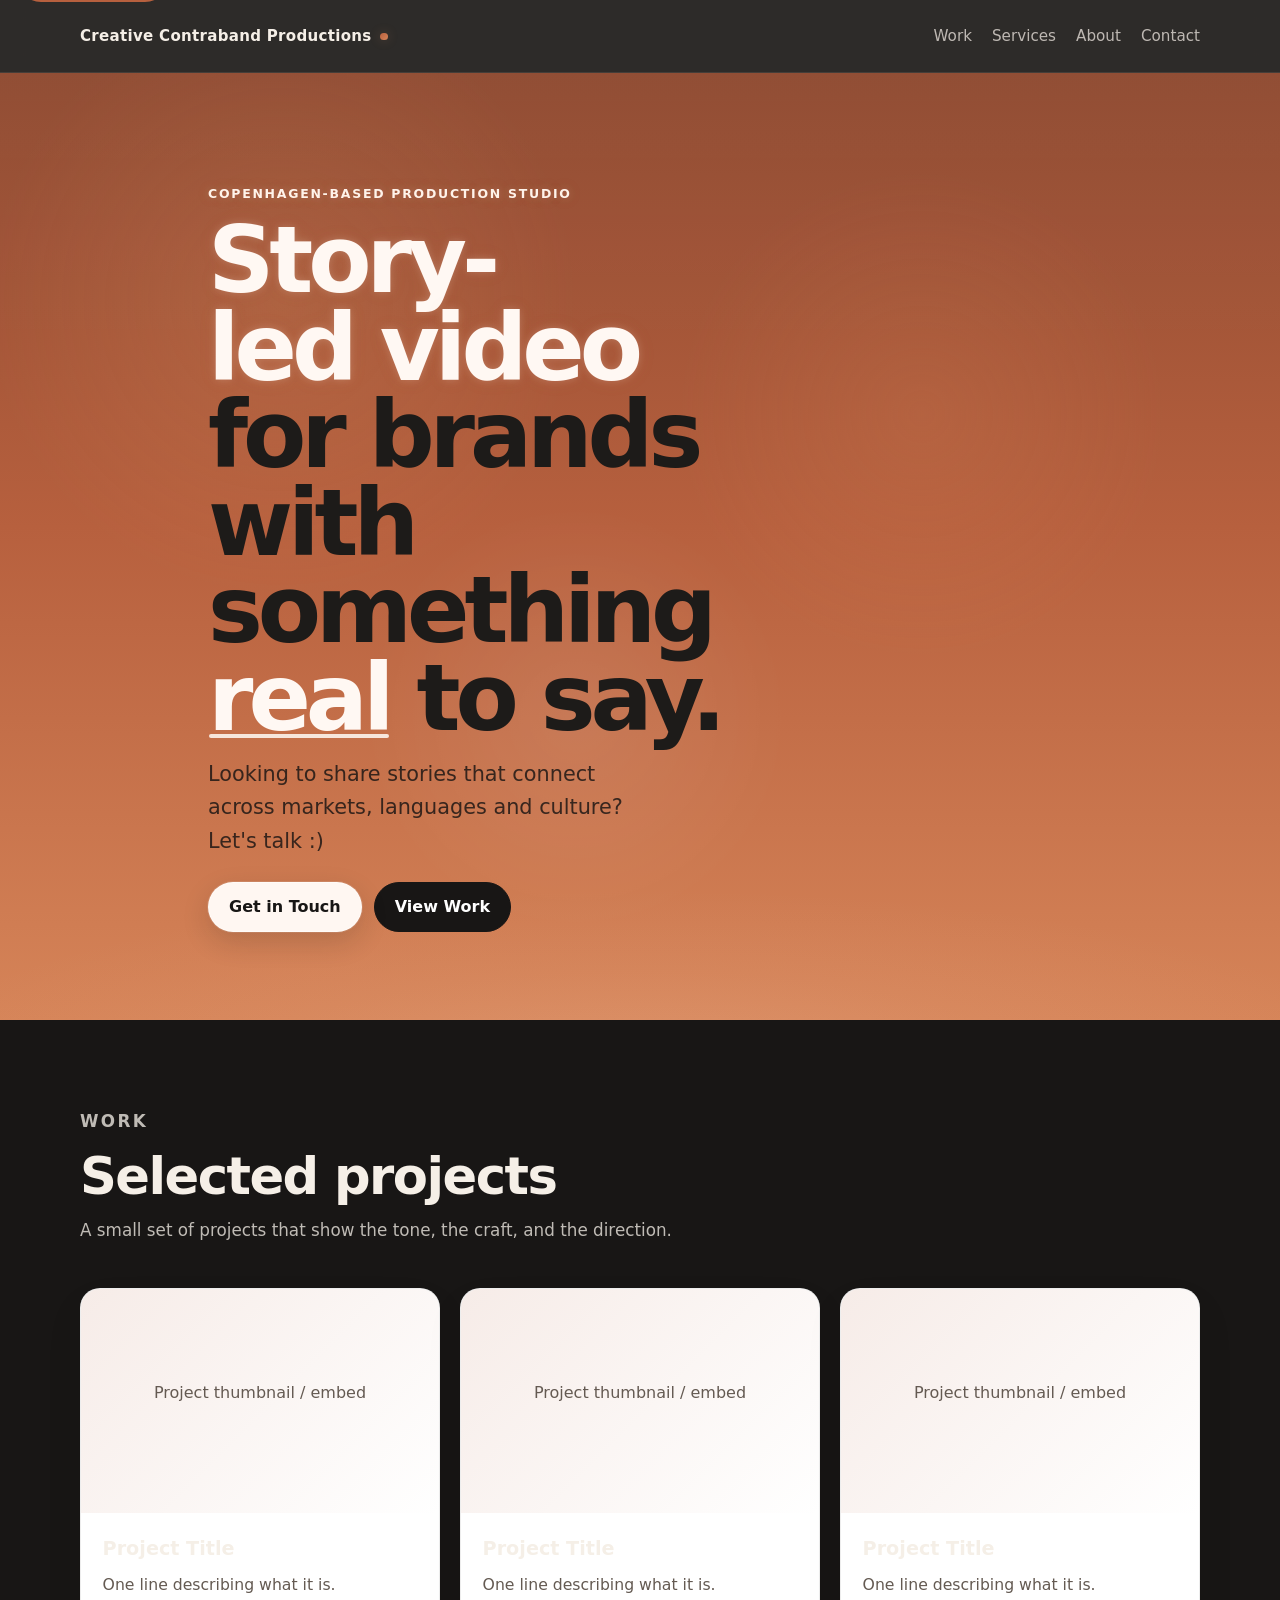
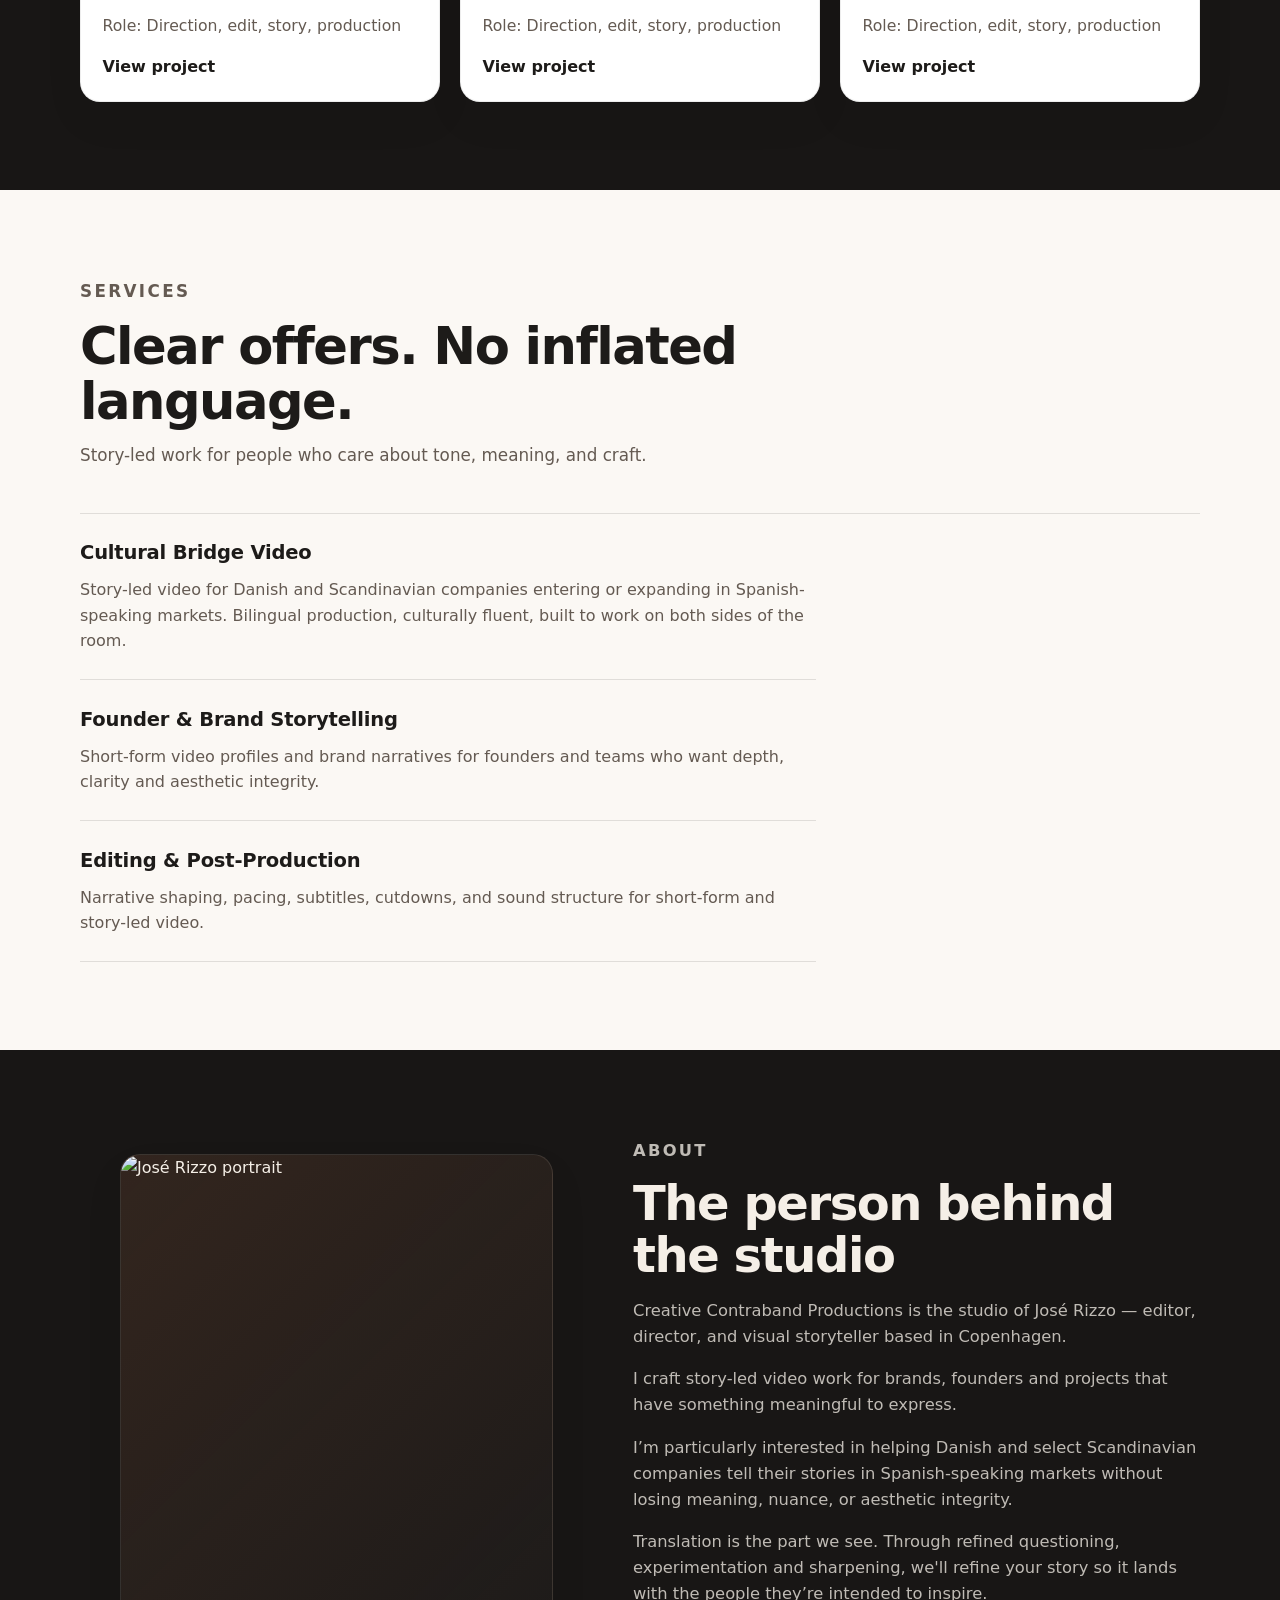
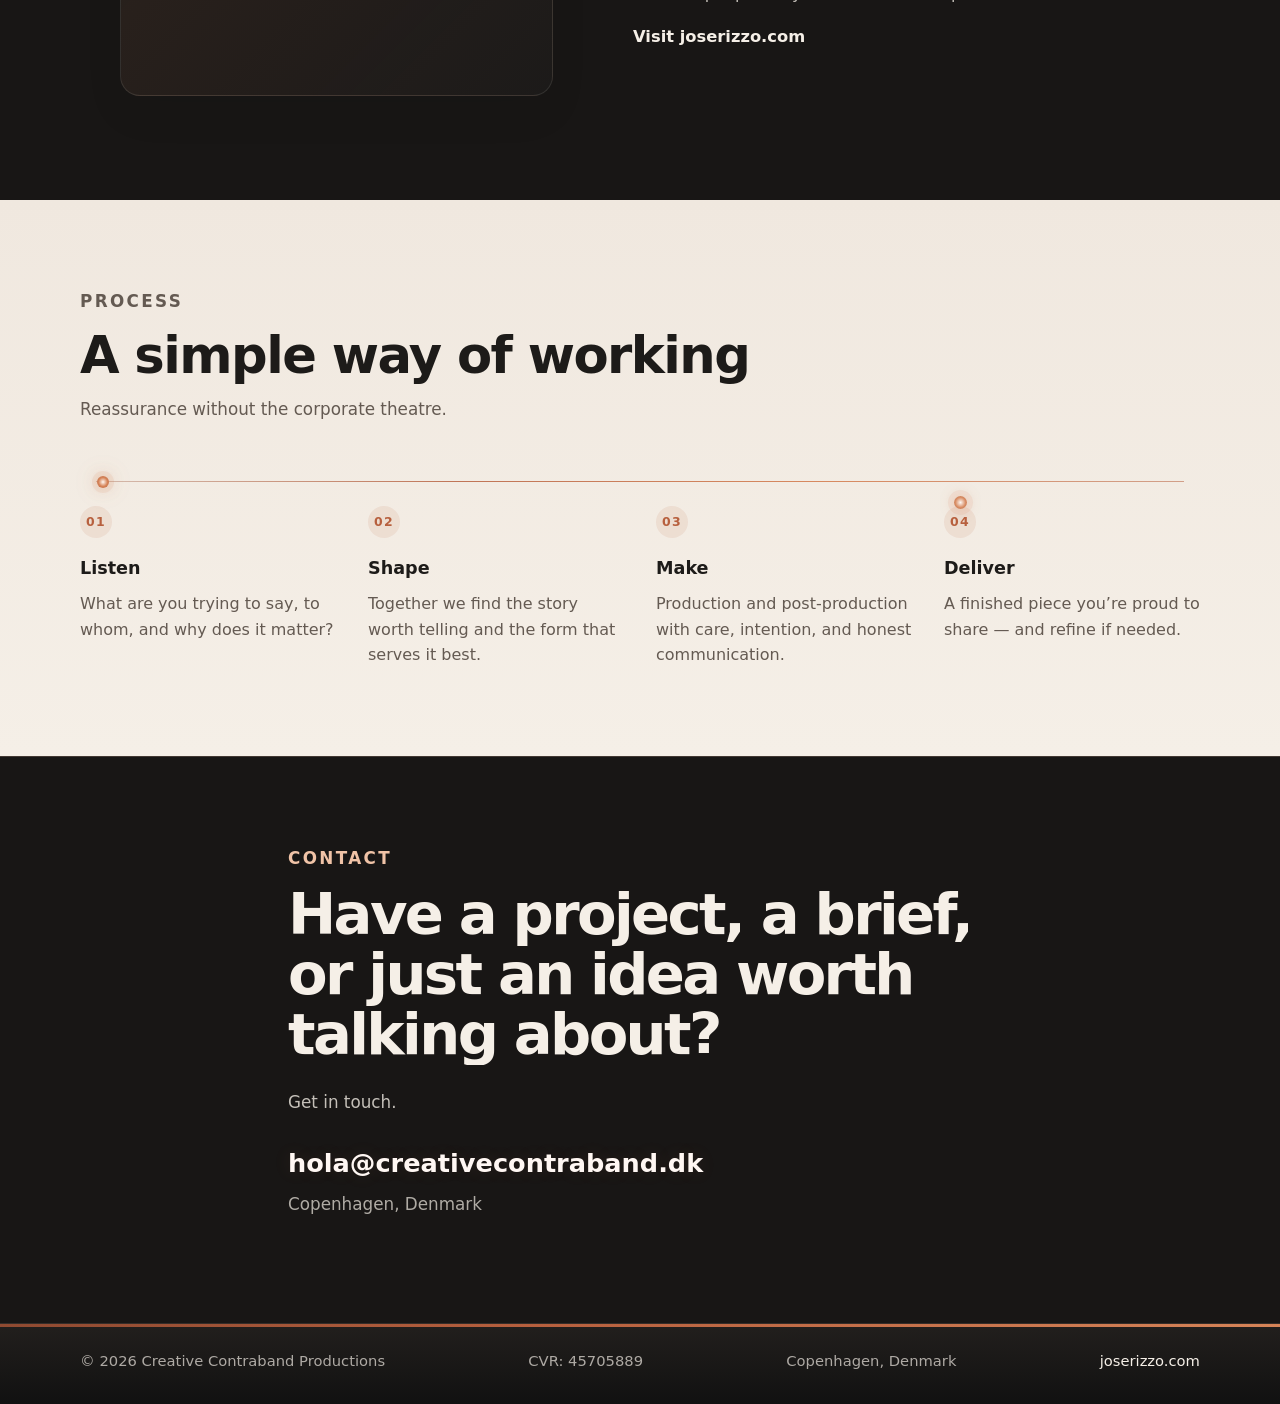
==== index.html @ 932635f9 "Initialize creativecontraband.dk site founation. Published beats perfect" ====
<!DOCTYPE html>
<html lang="en">
<head>
  <!-- =========================================================
       DOCUMENT METADATA
       Page title, description, responsive viewport, stylesheet
       ========================================================= -->
  <meta charset="UTF-8" />
  <meta name="viewport" content="width=device-width, initial-scale=1.0" />
  <title>Creative Contraband Productions</title>
  <meta
    name="description"
    content="Story-led video for brands, founders, and projects that have something real to say."
  />
  <link rel="stylesheet" href="style.css" />
</head>

<body id="top">
  <!-- =========================================================
       ACCESSIBILITY
       Skip link lets keyboard users jump past navigation
       ========================================================= -->
  <a class="skip-link" href="#main">Skip to content</a>

  <!-- =========================================================
       SITE HEADER
       Sticky top bar containing wordmark and primary navigation
       ========================================================= -->
  <header class="site-header">
    <div class="container header-inner">
      <!-- Brand / wordmark -->
      <a class="wordmark" href="#top">Creative Contraband Productions</a>

      <!-- Mobile nav toggle
           Currently hidden in CSS and not wired up with JS yet -->
      <button
        class="nav-toggle"
        type="button"
        aria-expanded="false"
        aria-controls="site-nav"
        aria-label="Open navigation"
      >
        Menu
      </button>

      <!-- Primary navigation -->
      <nav id="site-nav" class="site-nav" aria-label="Primary navigation">
        <ul>
          <li><a href="#work">Work</a></li>
          <li><a href="#services">Services</a></li>
          <li><a href="#about">About</a></li>
          <li><a href="#contact">Contact</a></li>
        </ul>
      </nav>
    </div>
  </header>

  <!-- =========================================================
       MAIN CONTENT
       All major landing page sections live inside <main>
       ========================================================= -->
  <main id="main">

    <!-- =======================================================
         HERO
         First impression: positioning, value prop, and CTAs
         ======================================================= -->
    <section class="hero">
      <div class="container hero-inner">
        <p class="hero-service">Copenhagen-based production studio</p>

        <h1 class="hero-title">
          <span class="hero-title-lead">Story-led video</span>
          <span class="hero-title-rest">for brands with something <span class="hero-title-emphasis">real</span> to say.</span>
        </h1>

        <p class="hero-subheading">
          Looking to share stories that connect across markets, languages and culture? Let's talk :)
        </p>

        <div class="hero-actions">
          <a href="#contact" class="button button-primary">Get in Touch</a>
          <a href="#work" class="button button-secondary">View Work</a>
        </div>
      </div>
    </section>

    <!-- =======================================================
         WORK
         Selected projects / portfolio preview
         ======================================================= -->
    <section id="work" class="section section-dark">
      <div class="container">
        <div class="section-heading">
          <p class="section-label">Work</p>
          <h2>Selected projects</h2>
          <p>
            A small set of projects that show the tone, the craft, and the direction.
          </p>
        </div>

        <div class="work-grid">
          <!-- Project card 01 -->
          <article class="work-card">
            <div class="work-media placeholder-media">
              <p>Project thumbnail / embed</p>
            </div>
            <div class="work-copy">
              <h3>Project Title</h3>
              <p class="work-description">
                One line describing what it is.
              </p>
              <p class="work-role">
                Role: Direction, edit, story, production
              </p>
              <a href="#" aria-label="View Project Title">View project</a>
            </div>
          </article>

          <!-- Project card 02 -->
          <article class="work-card">
            <div class="work-media placeholder-media">
              <p>Project thumbnail / embed</p>
            </div>
            <div class="work-copy">
              <h3>Project Title</h3>
              <p class="work-description">
                One line describing what it is.
              </p>
              <p class="work-role">
                Role: Direction, edit, story, production
              </p>
              <a href="#" aria-label="View Project Title">View project</a>
            </div>
          </article>

          <!-- Project card 03 -->
          <article class="work-card">
            <div class="work-media placeholder-media">
              <p>Project thumbnail / embed</p>
            </div>
            <div class="work-copy">
              <h3>Project Title</h3>
              <p class="work-description">
                One line describing what it is.
              </p>
              <p class="work-role">
                Role: Direction, edit, story, production
              </p>
              <a href="#" aria-label="View Project Title">View project</a>
            </div>
          </article>
        </div>
      </div>
    </section>

    <!-- =======================================================
         SERVICES
         Main service offers / commercial positioning
         ======================================================= -->
    <section id="services" class="section section-light">
      <div class="container">
        <div class="section-heading">
          <p class="section-label">Services</p>
          <h2>Clear offers. No inflated language.</h2>
          <p>
            Story-led work for people who care about tone, meaning, and craft.
          </p>
        </div>

        <div class="services-grid">
          <article class="service-card">
            <h3>Cultural Bridge Video</h3>
            <p>
              Story-led video for Danish and Scandinavian companies entering or
              expanding in Spanish-speaking markets. Bilingual production,
              culturally fluent, built to work on both sides of the room.
            </p>
          </article>

          <article class="service-card">
            <h3>Founder &amp; Brand Storytelling</h3>
            <p>
              Short-form video profiles and brand narratives for founders and teams
              who want depth, clarity and aesthetic integrity.
            </p>
          </article>

          <article class="service-card">
            <h3>Editing &amp; Post-Production</h3>
            <p>
              Narrative shaping, pacing, subtitles, cutdowns, and sound
              structure for short-form and story-led video.
            </p>
          </article>
        </div>
      </div>
    </section>

    <!-- =======================================================
         ABOUT
         Personal / studio credibility section
         ======================================================= -->
    <section id="about" class="section section-dark">
      <div class="container about-grid">
        <!-- Portrait / image area -->
     <div class="about-image">
        <figure class="about-portrait">
            <img src="images/your-photo.jpg" alt="José Rizzo portrait">
        </figure>
    </div>

        <!-- About copy -->
        <div class="about-copy">
          <p class="section-label">About</p>
          <h2>The person behind the studio</h2>
          <p>
            Creative Contraband Productions is the studio of José Rizzo —
            editor, director, and visual storyteller based in Copenhagen.
          </p>
          <p>
            I craft story-led video work for brands, founders and projects that have something meaningful to express.
          </p>
          <p>
            I’m particularly interested in helping Danish and select Scandinavian companies tell their stories in Spanish-speaking markets without losing meaning, nuance, or aesthetic integrity.
          </p>
          <p> Translation is the part we see. Through refined questioning, experimentation and sharpening, we'll refine your story so it lands with the people they’re intended to inspire.</p>

          <p>
            <a href="https://joserizzo.com" target="_blank" rel="noopener noreferrer">
              Visit joserizzo.com
            </a>
          </p>
        </div>
      </div>
    </section>

    <!-- =======================================================
         PROCESS
         Four-step working method / reassurance section
         ======================================================= -->
    <section id="process" class="section section-light">
      <div class="container">
        <div class="section-heading">
          <p class="section-label">Process</p>
          <h2>A simple way of working</h2>
          <p>
            Reassurance without the corporate theatre.
          </p>
        </div>

        <div class="process-grid">
          <article class="process-step">
            <span class="step-number">01</span>
            <h3>Listen</h3>
            <p>
              What are you trying to say, to whom, and why does it matter?
            </p>
          </article>

          <article class="process-step">
            <span class="step-number">02</span>
            <h3>Shape</h3>
            <p>
              Together we find the story worth telling and the form that serves it best.
            </p>
          </article>

          <article class="process-step">
            <span class="step-number">03</span>
            <h3>Make</h3>
            <p>
              Production and post-production with care, intention, and honest communication.
            </p>
          </article>

          <article class="process-step">
            <span class="step-number">04</span>
            <h3>Deliver</h3>
            <p>
              A finished piece you’re proud to share — and refine if needed.
            </p>
          </article>
        </div>
      </div>
    </section>

    <!-- =======================================================
         CONTACT
         Final CTA and business email
         ======================================================= -->
    <section id="contact" class="section section-contact">
      <div class="container contact-inner">
        <p class="section-label">Contact</p>
        <h2>Have a project, a brief, or just an idea worth talking about?</h2>
        <p>Get in touch.</p>

        <a class="contact-email" href="mailto:hola@creativecontraband.dk">
          hola@creativecontraband.dk
        </a>

        <p class="contact-location">Copenhagen, Denmark</p>
      </div>
    </section>
  </main>

  <!-- =========================================================
       FOOTER
       Legal / business details and external personal site link
       ========================================================= -->
  <footer class="site-footer">
    <div class="container footer-inner">
      <p>© 2026 Creative Contraband Productions</p>
      <p>CVR: 45705889</p>
      <p>Copenhagen, Denmark</p>
      <p>
        <a href="https://joserizzo.com" target="_blank" rel="noopener noreferrer">
          joserizzo.com
        </a>
      </p>
    </div>
  </footer>
</body>
</html>
---- style.css ----
/* creativecontraband.dk — latest style.css
   Paste your current stylesheet here and we’ll work directly in this file.
   Goal: keep one clean master version and reduce lag from large chat pastes.
*/
/* =========================================================
   01. DESIGN TOKENS
   Global colors, spacing, shadows, motion, and layout rules
   ========================================================= */

:root {
  --bg: #f5efe7;
  --bg-soft: #fbf8f4;
  --surface: #ffffff;
  --surface-2: #f0e8df;

  --text: #1d1b19;
  --muted: #645a52;

  --charcoal: #181615;
  --charcoal-2: #221f1d;
  --charcoal-3: #2b2724;

  --hero-rust-deep: #8f4a31;
  --hero-rust: #b7603e;
  --hero-rust-bright: #d68458;
  --hero-rust-soft: #e8a06d;

  --accent: #b7603e;
  --accent-2: #d68458;
  --accent-3: #f0c3a7;

  --line: rgba(29, 27, 25, 0.12);
  --line-soft: rgba(29, 27, 25, 0.08);

  --max-width: 1120px;
  --radius: 20px;
  --shadow-soft: 0 18px 40px rgba(0, 0, 0, 0.06);
  --transition: 180ms ease;
}

/* =========================================================
   02. RESET / BASE
   Foundational element defaults and accessibility basics
   ========================================================= */

*,
*::before,
*::after {
  box-sizing: border-box;
}

html {
  scroll-behavior: smooth;
}

body {
  margin: 0;
  background: var(--bg);
  color: var(--text);
  font-family: Inter, ui-sans-serif, system-ui, -apple-system, BlinkMacSystemFont, "Segoe UI", sans-serif;
  line-height: 1.6;
  -webkit-font-smoothing: antialiased;
  text-rendering: optimizeLegibility;
}

img {
  display: block;
  max-width: 100%;
}

a {
  color: inherit;
  text-decoration: none;
}

p,
h1,
h2,
h3 {
  margin-top: 0;
}

ul {
  margin: 0;
  padding: 0;
  list-style: none;
}

button,
input,
textarea {
  font: inherit;
}

a:focus-visible,
button:focus-visible {
  outline: 2px solid var(--accent-2);
  outline-offset: 3px;
}

.skip-link {
  position: absolute;
  left: 1rem;
  top: -3rem;
  background: var(--accent);
  color: #fffaf7;
  padding: 0.75rem 1rem;
  border-radius: 999px;
  z-index: 1000;
}

.skip-link:focus {
  top: 1rem;
}

/* =========================================================
   03. LAYOUT UTILITIES
   Shared width containers and section spacing
   ========================================================= */

.container {
  width: min(calc(100% - 2rem), var(--max-width));
  margin-inline: auto;
}

.section {
  padding: 5.5rem 0;
  scroll-margin-top: 6rem;
}

.section-dark {
  background: var(--charcoal);
  color: #f5efe7;
}

.section-light {
  background: var(--bg-soft);
}

.section-contact {
  background: var(--charcoal);
  color: #f5efe7;
  border-top: 1px solid rgba(241, 196, 171, 0.2);
}

/* =========================================================
   04. SECTION LABELS / HEADINGS
   Eyebrows, labels, and shared heading patterns
   ========================================================= */

.section-label,
.eyebrow {
  margin-bottom: 0.85rem;
  font-size: 0.78rem;
  font-weight: 700;
  letter-spacing: 0.14em;
  text-transform: uppercase;
}

.section-label {
  color: var(--accent);
}

.eyebrow {
  color: rgba(245, 239, 231, 0.72);
}

.section-heading {
  max-width: 42rem;
  margin-bottom: 2.75rem;
}

.section-heading h2 {
  margin-bottom: 0.8rem;
  font-size: clamp(2rem, 4vw, 3.2rem);
  line-height: 1.08;
  letter-spacing: -0.03em;
}

.section-heading p {
  color: var(--muted);
  font-size: 1.05rem;
}

.section-dark .section-heading p,
.section-dark .about-copy p {
  color: rgba(245, 239, 231, 0.76);
}

/* =========================================================
   05. HEADER / NAVIGATION
   Sticky header, wordmark, and nav hover behavior
   ========================================================= */

.site-header {
  position: sticky;
  top: 0;
  z-index: 100;
  background: rgba(24, 22, 21, 0.9);
  border-bottom: 1px solid rgba(241, 196, 171, 0.12);
  backdrop-filter: blur(12px);
}

.header-inner {
  display: flex;
  align-items: center;
  justify-content: space-between;
  gap: 1rem;
  min-height: 4.5rem;
}

.wordmark {
  position: relative;
  color: #f5efe7;
  font-size: 0.94rem;
  font-weight: 700;
  letter-spacing: 0.02em;
}

.wordmark::after {
  content: "";
  display: inline-block;
  width: 0.45rem;
  height: 0.45rem;
  margin-left: 0.55rem;
  border-radius: 999px;
  background: linear-gradient(135deg, var(--accent), var(--accent-2));
  box-shadow: 0 0 12px rgba(214, 132, 88, 0.24);
  animation: brandPulse 2.8s ease-in-out infinite;
  vertical-align: middle;
}

.nav-toggle {
  display: none;
}

.site-nav ul {
  display: flex;
  align-items: center;
  gap: 1.25rem;
}

.site-nav a {
  position: relative;
  color: rgba(245, 239, 231, 0.72);
  font-size: 0.95rem;
  transition: color var(--transition);
}

.site-nav a:hover,
.site-nav a:focus-visible {
  color: #f5efe7;
}

.site-nav a::after {
  content: "";
  position: absolute;
  left: 0;
  bottom: -0.35rem;
  width: 100%;
  height: 1px;
  background: linear-gradient(90deg, var(--accent), var(--accent-2));
  transform: scaleX(0);
  transform-origin: left;
  transition: transform var(--transition);
}

.site-nav a:hover::after,
.site-nav a:focus-visible::after {
  transform: scaleX(1);
}

/* =========================================================
   06. HERO
   Hero background, title, intro bloom, and service pulse
   ========================================================= */

.hero {
  position: relative;
  overflow: clip;
  padding: 7rem 0 5.5rem;
  background:
    radial-gradient(circle at 22% 24%, rgba(232, 160, 109, 0.16), transparent 24%),
    radial-gradient(circle at 72% 36%, rgba(214, 132, 88, 0.18), transparent 22%),
    linear-gradient(180deg, var(--hero-rust-deep) 0%, var(--hero-rust) 48%, var(--hero-rust-bright) 100%);
  color: var(--text);
}

.hero::before {
  content: "";
  position: absolute;
  inset: auto -8% -14rem -8%;
  height: 22rem;
  background:
    radial-gradient(ellipse at center, rgba(240, 195, 167, 0.22) 0%, rgba(240, 195, 167, 0.08) 38%, transparent 72%);
  pointer-events: none;
}

.hero::after {
  content: "";
  position: absolute;
  inset: 0;
  background:
    radial-gradient(circle at 45% 68%, rgba(255, 255, 255, 0.08), transparent 22%),
    linear-gradient(180deg, rgba(255, 255, 255, 0.02), transparent 30%);
  mix-blend-mode: screen;
  pointer-events: none;
}

.hero-inner {
  position: relative;
  z-index: 1;
  max-width: 54rem;
}

.hero-service {
  margin: 0 0 0.9rem;
  color: #fff3ea;
  font-size: 0.78rem;
  font-weight: 700;
  letter-spacing: 0.14em;
  line-height: 1.4;
  text-transform: uppercase;
  text-shadow:
    0 0 8px rgba(255, 248, 243, 0.18),
    0 0 18px rgba(214, 132, 88, 0.16);
  animation: servicePulse 3.2s ease-in-out infinite;
}

.hero-title {
  max-width: 11ch;
  margin: 0 0 1rem;
  font-size: clamp(3rem, 7.2vw, 6rem);
  line-height: 0.95;
  letter-spacing: -0.055em;
  text-wrap: balance;
}

.hero-title-rest {
  display: block;
}

.hero-title-emphasis {
  position: relative;
  display: inline-block;
  color: #fff8f3;
  z-index: 0;
}

.hero-title-emphasis::after {
  content: "";
  position: absolute;
  left: 0.01em;
  right: 0.01em;
  bottom: 0.04em;
  height: 0.05em;
  border-radius: 999px;
  background: rgba(255, 248, 243, 0.94);
  opacity: 0.92;
  pointer-events: none;
  z-index: -1;
}

.hero-title-lead {
  display: block;
  color: #fff8f3;
  opacity: 0;
  transform: translateY(8px) scale(0.96);
  filter: blur(8px);
  transform-origin: left center;
  text-shadow: 0 0 10px rgba(255, 255, 255, 0);
  animation: bloomEffect 1.1s cubic-bezier(0.22, 1, 0.36, 1) 0.1s forwards;
  will-change: opacity, transform, filter, text-shadow;
}

.hero-subheading {
  max-width: 34ch;
  margin: 0 0 1.5rem;
  color: rgba(23, 20, 18, 0.82);
  font-size: clamp(1.08rem, 2vw, 1.3rem);
}

.hero-actions {
  display: flex;
  gap: 0.75rem;
  flex-wrap: wrap;
  align-items: center;
}

/* =========================================================
   07. BUTTONS
   Primary and secondary CTA styling, including shine sweep
   ========================================================= */

.button {
  display: inline-flex;
  align-items: center;
  justify-content: center;
  min-height: 3.15rem;
  padding: 0.9rem 1.25rem;
  border: 1px solid transparent;
  border-radius: 999px;
  font-weight: 650;
  line-height: 1;
  text-decoration: none;
  transition:
    transform var(--transition),
    border-color var(--transition),
    background var(--transition),
    color var(--transition),
    box-shadow var(--transition);
}

.button:hover,
.button:focus-visible {
  transform: translateY(-1px);
}

.button-primary {
  position: relative;
  isolation: isolate;
  overflow: hidden;
  background: #fff7f2;
  color: var(--charcoal);
  border-color: rgba(255, 255, 255, 0.45);
  box-shadow:
    0 10px 28px rgba(24, 22, 21, 0.16),
    0 0 0 1px rgba(255, 255, 255, 0.12);
}

.button-primary::after {
  content: "";
  position: absolute;
  inset: -38% auto -38% -30%;
  width: 28%;
  background: linear-gradient(
    90deg,
    rgba(255, 255, 255, 0) 0%,
    rgba(255, 255, 255, 0.10) 18%,
    rgba(255, 255, 255, 0.42) 34%,
    rgba(255, 255, 255, 0.96) 50%,
    rgba(255, 255, 255, 0.42) 66%,
    rgba(255, 255, 255, 0.10) 82%,
    rgba(255, 255, 255, 0) 100%
  );
  transform: translateX(-250%) skewX(-22deg);
  filter: blur(0.35px);
  opacity: 0;
  pointer-events: none;
  z-index: 1;
  animation: buttonShine 3.6s cubic-bezier(0.22, 1, 0.36, 1) infinite;
}

.button-primary:hover,
.button-primary:focus-visible {
  transform: translateY(-2px);
  background:
    linear-gradient(
      120deg,
      rgba(255, 255, 255, 0) 0%,
      rgba(255, 255, 255, 0.16) 36%,
      rgba(255, 255, 255, 0.88) 50%,
      rgba(255, 255, 255, 0.16) 64%,
      rgba(255, 255, 255, 0) 100%
    ),
    #ffffff;
  background-size: 220% 100%, 100% 100%;
  background-position: 180% 0, 0 0;
  border-color: #ffffff;
  box-shadow:
    0 18px 38px rgba(24, 22, 21, 0.24),
    0 0 0 1px rgba(255, 255, 255, 0.32),
    0 0 22px rgba(255, 255, 255, 0.16);
}

.button-secondary {
  background: var(--charcoal);
  color: #ffffff;
  border-color: var(--charcoal);
}

.button-secondary:hover,
.button-secondary:focus-visible {
  box-shadow: 0 10px 24px rgba(24, 22, 21, 0.16);
}

/* =========================================================
   08. WORK SECTION
   Project grid, cards, placeholder media, and work links
   ========================================================= */

.work-grid {
  display: grid;
  grid-template-columns: repeat(3, minmax(0, 1fr));
  gap: 1.25rem;
}

.work-card {
  border: 1px solid var(--line-soft);
  border-radius: var(--radius);
  background: var(--surface);
  overflow: hidden;
  box-shadow: var(--shadow-soft);
  transition: transform var(--transition), box-shadow var(--transition);
}

.work-card:hover {
  transform: translateY(-2px);
  box-shadow: 0 22px 44px rgba(0, 0, 0, 0.08);
}

.work-media,
.placeholder-media {
  display: grid;
  place-items: center;
  aspect-ratio: 16 / 10;
  padding: 1rem;
  background: linear-gradient(135deg, rgba(183, 96, 62, 0.12), rgba(255, 255, 255, 0.4));
  color: var(--muted);
  text-align: center;
}

.work-copy {
  padding: 1.35rem;
}

.work-copy h3 {
  margin-bottom: 0.45rem;
  font-size: 1.2rem;
}

.work-description,
.work-role {
  color: var(--muted);
  font-size: 0.98rem;
}

.work-role {
  margin-bottom: 1rem;
}

.work-copy a {
  color: var(--text);
  font-weight: 650;
}

.work-copy a:hover,
.work-copy a:focus-visible {
  color: var(--accent);
}

/* =========================================================
   09. SERVICES SECTION
   Simple stacked service descriptions with restrained borders
   ========================================================= */

.services-grid {
  display: block;
  border-top: 1px solid var(--line);
}

.service-card {
  max-width: 46rem;
  padding: 1.45rem 0 1.6rem;
  border-bottom: 1px solid var(--line);
  background: transparent;
}

.service-card h3 {
  margin-bottom: 0.55rem;
  font-size: 1.22rem;
  letter-spacing: -0.01em;
}

.service-card p {
  margin-bottom: 0;
  color: var(--muted);
}

/* =========================================================
   10. ABOUT SECTION
   About grid, portrait placeholder, and copy styling
   ========================================================= */

.about-grid {
  display: grid;
  grid-template-columns: 0.95fr 1.05fr;
  gap: 2.5rem;
  align-items: start;
}

.about-image,
.about-copy {
  min-width: 0;
}

.about-portrait {
  position: relative;
  overflow: hidden;
  aspect-ratio: 4 / 5;
  border: 1px solid rgba(245, 239, 231, 0.1);
  border-radius: var(--radius);
  background: linear-gradient(135deg, rgba(214, 132, 88, 0.14), rgba(255, 255, 255, 0.02));
  box-shadow: var(--shadow-soft);
}

.about-portrait img {
  width: 100%;
  height: 100%;
  object-fit: cover;
}

.placeholder-photo {
  display: grid;
  place-items: center;
  aspect-ratio: 4 / 5;
  padding: 1.5rem;
  border: 1px solid rgba(245, 239, 231, 0.1);
  border-radius: var(--radius);
  background: linear-gradient(135deg, rgba(214, 132, 88, 0.14), rgba(255, 255, 255, 0.02));
  color: rgba(245, 239, 231, 0.68);
  text-align: center;
}

.about-copy h2 {
  margin-bottom: 1rem;
  font-size: clamp(2rem, 4vw, 3rem);
  line-height: 1.08;
  letter-spacing: -0.03em;
}

.about-copy p {
  font-size: 1.02rem;
}

.about-copy a {
  color: #f5efe7;
  font-weight: 650;
}

.about-copy a:hover,
.about-copy a:focus-visible {
  color: var(--accent-3);
}

/* =========================================================
   11. PROCESS SECTION
   4-step layout, line motif, and moving spark accent
   ========================================================= */

#process {
  background: linear-gradient(180deg, var(--surface-2) 0%, var(--bg) 100%);
}

.process-grid {
  position: relative;
  display: grid;
  grid-template-columns: repeat(4, minmax(0, 1fr));
  gap: 2rem;
  padding-top: 1.9rem;
}

.process-grid::before {
  content: "";
  position: absolute;
  left: 1rem;
  right: 1rem;
  top: 0.9rem;
  height: 1px;
  background: linear-gradient(
    90deg,
    rgba(143, 74, 49, 0.3),
    rgba(183, 96, 62, 0.85),
    rgba(214, 132, 88, 0.95),
    rgba(183, 96, 62, 0.55)
  );
}

.process-grid::after {
  content: "";
  position: absolute;
  top: 0.53rem;
  left: calc(2% - 0.35rem);
  width: 0.78rem;
  height: 0.78rem;
  border-radius: 999px;
  background: radial-gradient(circle, #fff8f3 0%, var(--accent-2) 52%, var(--accent) 100%);
  box-shadow:
    0 0 0 5px rgba(214, 132, 88, 0.12),
    0 0 14px rgba(214, 132, 88, 0.34),
    0 0 28px rgba(214, 132, 88, 0.24);
  animation: sparkRun 5.8s ease-in-out infinite;
}

.process-step {
  position: relative;
  padding-top: 0.55rem;
}

.process-step:last-child::after {
  content: "";
  position: absolute;
  top: -0.12rem;
  left: 0.62rem;
  width: 0.82rem;
  height: 0.82rem;
  border-radius: 999px;
  background: radial-gradient(circle, #fff8f3 0%, var(--accent-2) 56%, var(--accent) 100%);
  box-shadow:
    0 0 0 6px rgba(214, 132, 88, 0.12),
    0 0 16px rgba(214, 132, 88, 0.34),
    0 0 34px rgba(214, 132, 88, 0.22);
  opacity: 0.92;
}

.step-number {
  display: inline-grid;
  place-items: center;
  width: 2rem;
  height: 2rem;
  margin-bottom: 1rem;
  border-radius: 999px;
  background: rgba(183, 96, 62, 0.1);
  color: var(--accent);
  font-size: 0.78rem;
  font-weight: 700;
  letter-spacing: 0.1em;
}

.process-step h3 {
  margin-bottom: 0.55rem;
  font-size: 1.1rem;
}

.process-step p {
  margin-bottom: 0;
  color: var(--muted);
}

/* =========================================================
   12. CONTACT SECTION
   Contact heading, shine pass, email emphasis, location text
   ========================================================= */

.contact-inner {
  max-width: 44rem;
}

.section-contact .section-label {
  color: var(--accent-3);
}

.contact-inner h2 {
  position: relative;
  display: inline-block;
  overflow: hidden;
  margin-bottom: 1rem;
  font-size: clamp(2.1rem, 5vw, 3.6rem);
  line-height: 1.04;
  letter-spacing: -0.045em;
}

.contact-inner h2::after {
  content: "";
  position: absolute;
  inset: -12% auto -12% -18%;
  width: 24%;
  background: linear-gradient(
    90deg,
    rgba(255, 255, 255, 0) 0%,
    rgba(255, 248, 243, 0.12) 30%,
    rgba(255, 248, 243, 0.75) 50%,
    rgba(255, 248, 243, 0.12) 70%,
    rgba(255, 255, 255, 0) 100%
  );
  transform: translateX(-240%) skewX(-24deg);
  mix-blend-mode: screen;
  pointer-events: none;
  animation: contactShine 7.6s ease-in-out infinite;
}

.contact-inner p {
  color: rgba(245, 239, 231, 0.78);
  font-size: 1.05rem;
}

.contact-email {
  display: inline-block;
  margin: 1rem 0 0.75rem;
  font-size: clamp(1.2rem, 2vw, 1.6rem);
  font-weight: 750;
  line-height: 1.2;
  color: #fff7f3;
  text-shadow: 0 0 18px rgba(214, 132, 88, 0.12);
}

.contact-email:hover,
.contact-email:focus-visible {
  color: var(--accent-3);
  text-decoration: underline;
  text-underline-offset: 0.18em;
}

.contact-location {
  opacity: 0.88;
}

/* =========================================================
   13. FOOTER
   Closing strip, subtle top accent, and quiet outbound link
   ========================================================= */

.site-footer {
  position: relative;
  background: linear-gradient(180deg, var(--charcoal-2) 0%, #111111 100%);
  color: #f5efe7;
  border-top: 1px solid rgba(240, 195, 167, 0.16);
}

.site-footer::before {
  content: "";
  position: absolute;
  inset: 0 0 auto 0;
  height: 3px;
  background: linear-gradient(
    90deg,
    var(--hero-rust-deep) 0%,
    var(--hero-rust) 42%,
    var(--hero-rust-bright) 100%
  );
}

.footer-inner {
  display: flex;
  flex-wrap: wrap;
  gap: 0.75rem 1.5rem;
  align-items: center;
  justify-content: space-between;
  padding: 1.55rem 0 2rem;
}

.footer-inner p {
  margin: 0;
  color: rgba(245, 239, 231, 0.68);
  font-size: 0.92rem;
}

.footer-inner a {
  color: #f5efe7;
}

.footer-inner a:hover,
.footer-inner a:focus-visible {
  color: var(--accent-3);
}

/* =========================================================
   14. ANIMATIONS
   Brand pulse, hero bloom, service pulse, CTA flare, contact shine
   ========================================================= */

@keyframes brandPulse {
  0%,
  100% {
    transform: scale(1);
    opacity: 0.82;
    box-shadow: 0 0 12px rgba(214, 132, 88, 0.24);
  }

  50% {
    transform: scale(1.42);
    opacity: 1;
    box-shadow:
      0 0 22px rgba(214, 132, 88, 0.42),
      0 0 34px rgba(214, 132, 88, 0.18);
  }
}

@keyframes servicePulse {
  0%, 100% {
    opacity: 0.85;
    text-shadow:
      0 0 6px rgba(255, 248, 243, 0.10),
      0 0 12px rgba(214, 132, 88, 0.10);
  }

  50% {
    opacity: 1;
    text-shadow:
      0 0 14px rgba(255, 248, 243, 0.32),
      0 0 28px rgba(214, 132, 88, 0.28);
  }
}

@keyframes bloomEffect {
  0% {
    opacity: 0;
    transform: translateY(8px) scale(0.96);
    filter: blur(8px);
    text-shadow: 0 0 0 rgba(255, 255, 255, 0);
  }

  60% {
    opacity: 0.88;
    transform: translateY(0) scale(1.02);
    filter: blur(2px);
    text-shadow:
      0 0 18px rgba(255, 248, 243, 0.55),
      0 0 30px rgba(214, 132, 88, 0.22);
  }

  100% {
    opacity: 1;
    transform: translateY(0) scale(1);
    filter: blur(0);
    text-shadow:
      0 0 8px rgba(255, 248, 243, 0.18),
      0 0 18px rgba(214, 132, 88, 0.10);
  }
}

@keyframes buttonShine {
  0%,
  78%,
  100% {
    transform: translateX(-260%) skewX(-24deg);
    opacity: 0;
  }

  82% {
    opacity: 0.4;
  }

  88% {
    transform: translateX(540%) skewX(-24deg);
    opacity: 1;
  }

  92% {
    opacity: 0.18;
  }
}

@keyframes contactShine {
  0%,
  82%,
  100% {
    transform: translateX(-240%) skewX(-24deg);
    opacity: 0;
  }

  86% {
    opacity: 0.3;
  }

  91% {
    transform: translateX(460%) skewX(-24deg);
    opacity: 0.9;
  }

  94% {
    opacity: 0;
  }
}

@keyframes sparkRun {
  0% {
    left: calc(2% - 0.35rem);
    opacity: 0;
    box-shadow:
      0 0 0 4px rgba(214, 132, 88, 0.08),
      0 0 10px rgba(214, 132, 88, 0.2),
      0 0 16px rgba(214, 132, 88, 0.14);
  }

  8% {
    opacity: 1;
  }

  25% {
    left: calc(27% - 0.35rem);
  }

  50% {
    left: calc(52% - 0.35rem);
    box-shadow:
      0 0 0 5px rgba(214, 132, 88, 0.12),
      0 0 18px rgba(214, 132, 88, 0.34),
      0 0 28px rgba(214, 132, 88, 0.22);
  }

  75% {
    left: calc(77% - 0.35rem);
    box-shadow:
      0 0 0 6px rgba(214, 132, 88, 0.14),
      0 0 22px rgba(214, 132, 88, 0.42),
      0 0 36px rgba(214, 132, 88, 0.28);
  }

  92% {
    opacity: 1;
  }

  100% {
    left: calc(98% - 0.35rem);
    opacity: 0;
    box-shadow:
      0 0 0 7px rgba(214, 132, 88, 0.08),
      0 0 24px rgba(214, 132, 88, 0.3),
      0 0 44px rgba(214, 132, 88, 0.18);
  }
}

/* =========================================================
   15. REDUCED MOTION
   Disable decorative motion for users who prefer less motion
   ========================================================= */

@media (prefers-reduced-motion: reduce) {
  .button-primary::after {
    animation: none;
  }
}

/* =========================================================
   16. RESPONSIVE: TABLET AND DOWN
   Collapse multi-column areas and simplify process motif
   ========================================================= */

@media (max-width: 980px) {
  .work-grid,
  .about-grid,
  .process-grid {
    grid-template-columns: 1fr;
  }

  .hero {
    padding-top: 6rem;
  }

  .process-grid {
    gap: 1.75rem;
    padding-top: 0;
  }

  .process-grid::before,
  .process-grid::after,
  .process-step:last-child::after {
    display: none;
  }
}

/* =========================================================
   17. RESPONSIVE: MOBILE
   Tighten spacing and keep nav / footer usable on small screens
   ========================================================= */

@media (max-width: 720px) {
  .section {
    padding: 4.25rem 0;
  }

  .header-inner {
    min-height: 4rem;
  }

  .site-nav ul {
    gap: 0.9rem;
    flex-wrap: wrap;
    justify-content: flex-end;
  }

  .wordmark {
    max-width: 14rem;
    line-height: 1.2;
  }

  .hero-title {
    line-height: 0.98;
  }

  .footer-inner {
    align-items: flex-start;
    flex-direction: column;
  }
}

/* =========================================================
   18. RESPONSIVE: SMALL MOBILE
   Stack hero buttons full width for cleaner tapping
   ========================================================= */

@media (max-width: 640px) {
  .hero-actions {
    flex-direction: column;
    align-items: stretch;
  }

  .hero-actions .button {
    width: 100%;
  }
}
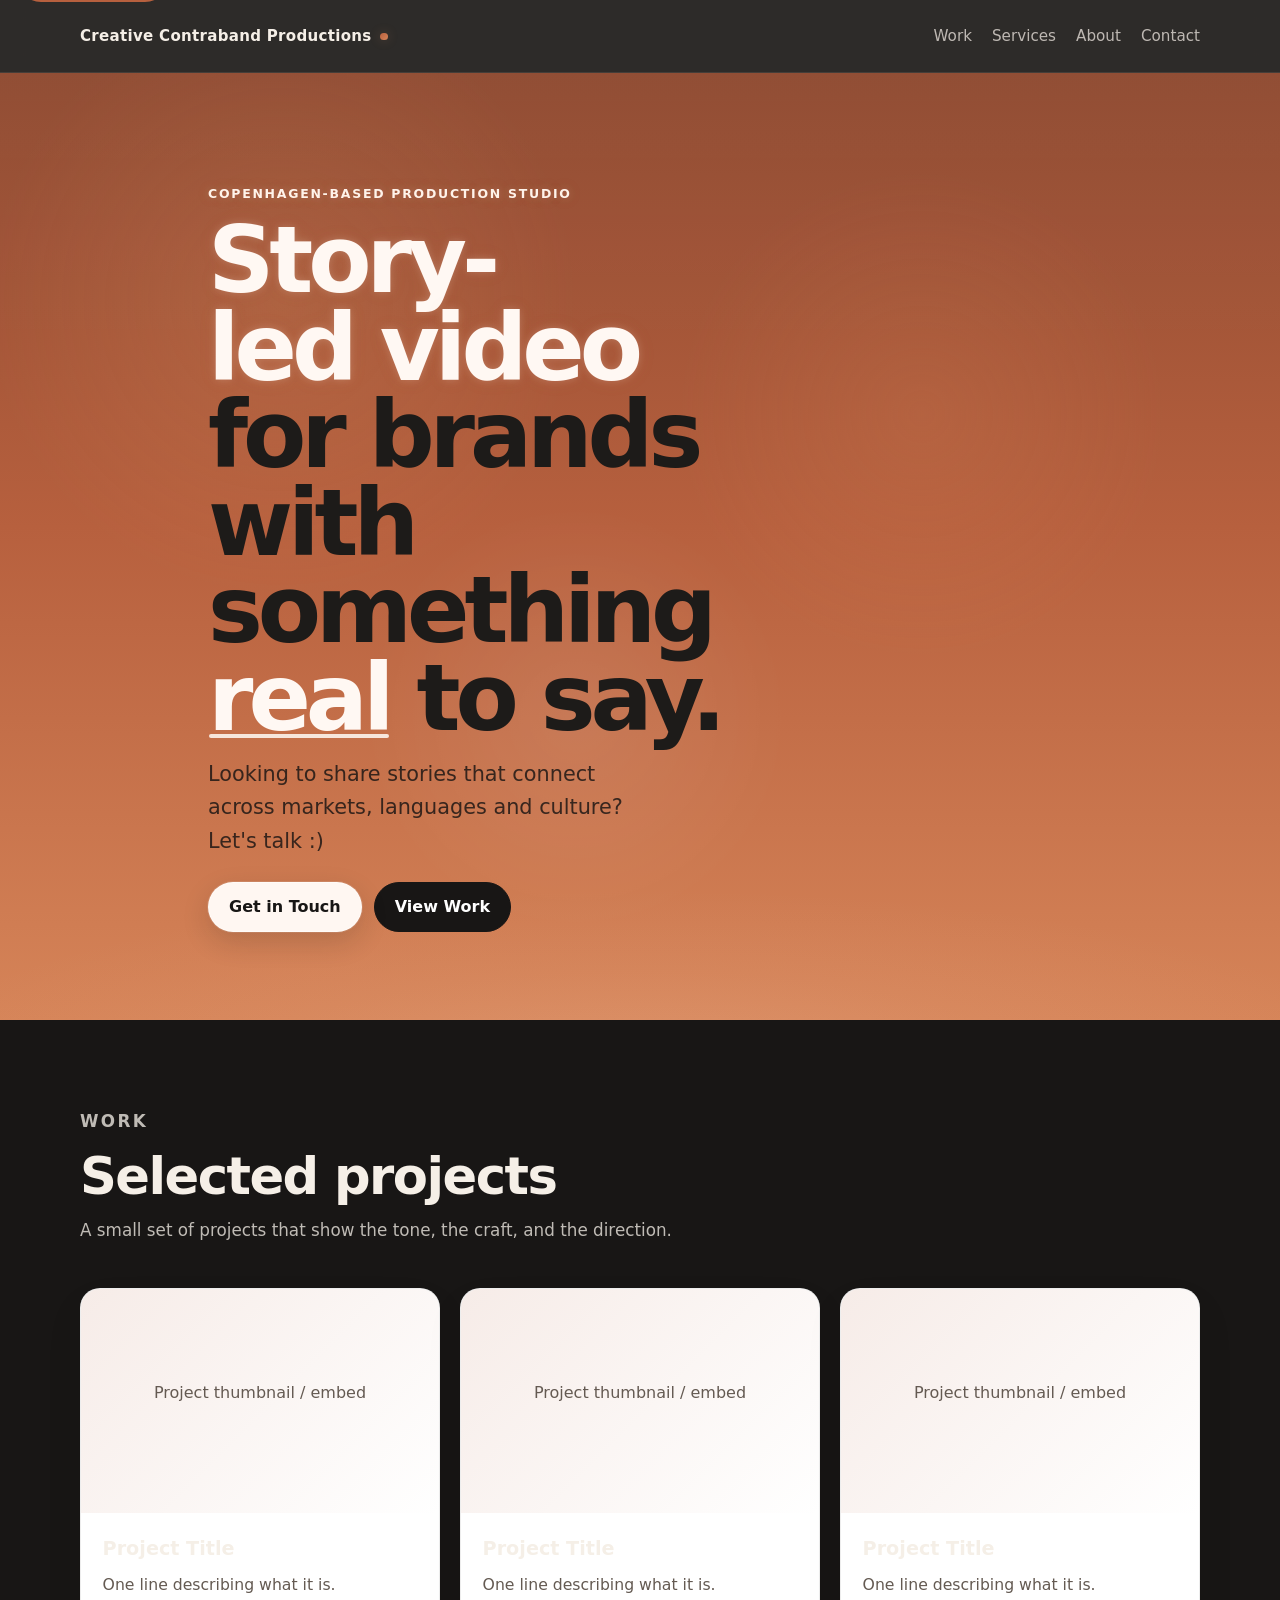
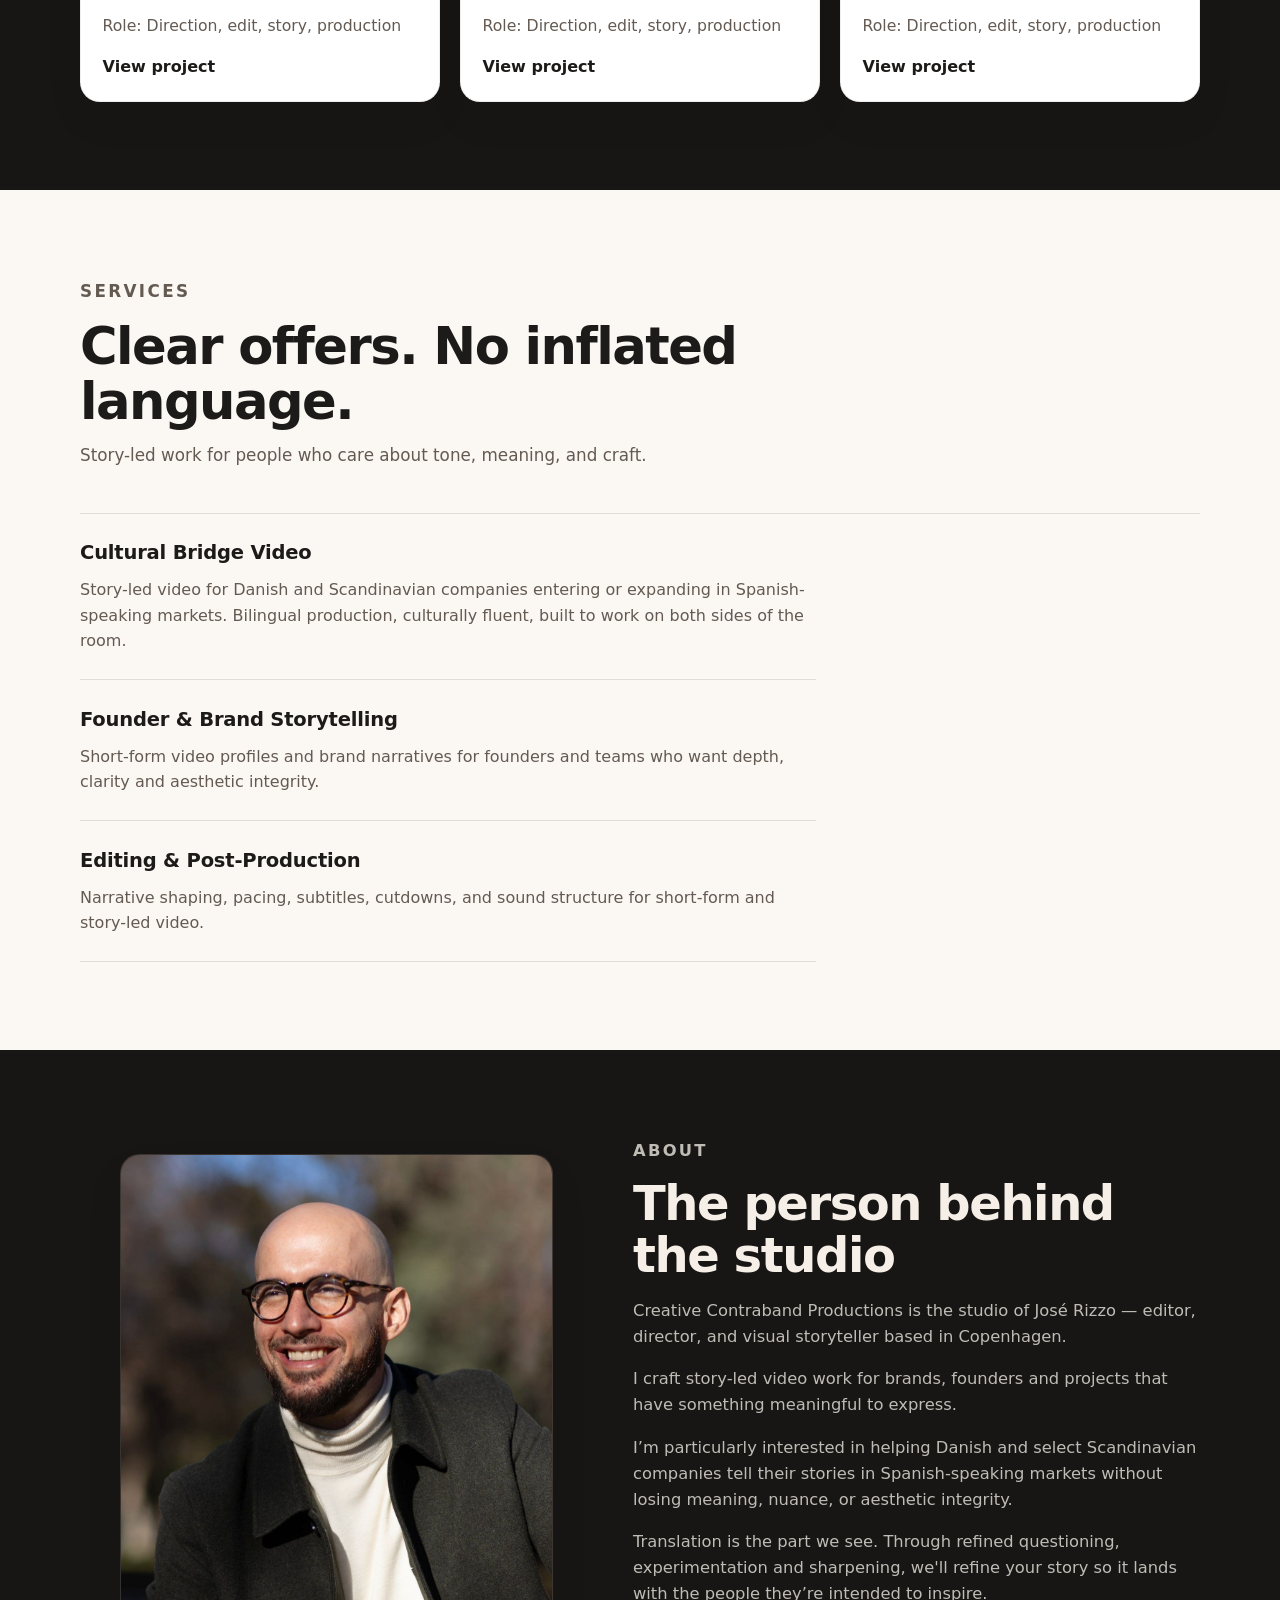
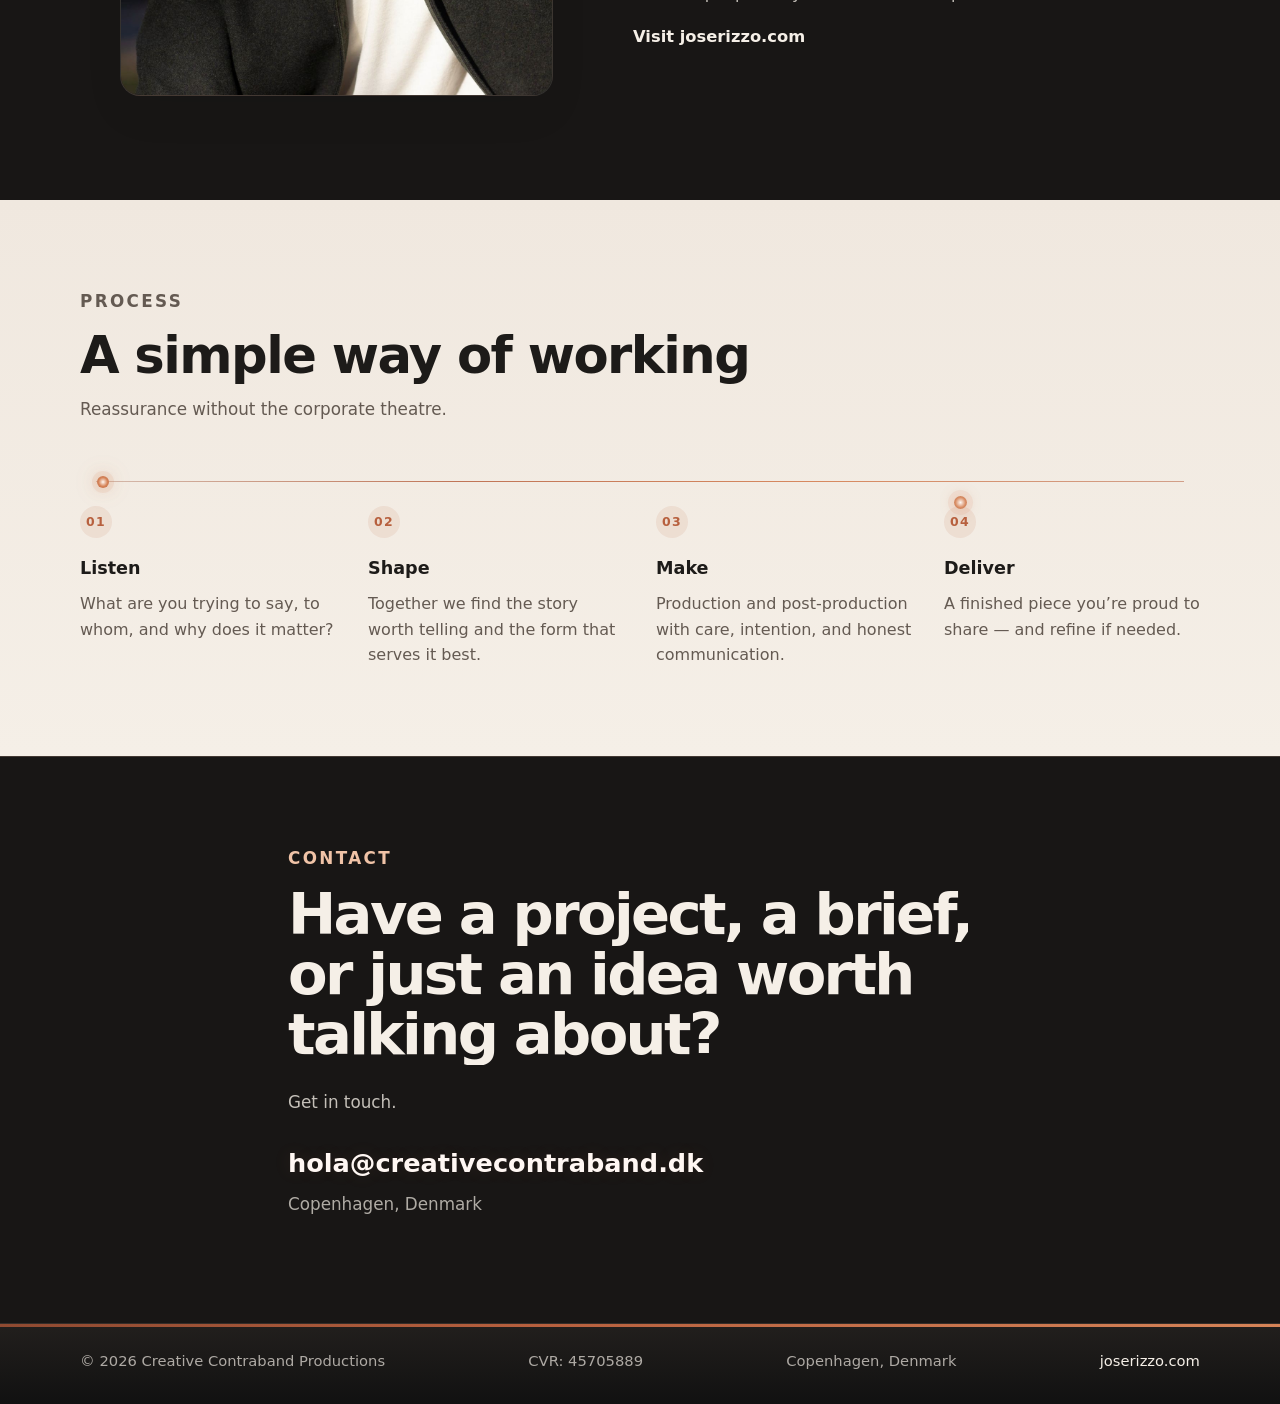
==== commit 945d6ea7: "My portrait added." ====
--- a/index.html
+++ b/index.html
@@ -206,7 +206,7 @@
         <!-- Portrait / image area -->
      <div class="about-image">
         <figure class="about-portrait">
-            <img src="images/your-photo.jpg" alt="José Rizzo portrait">
+            <img src="images/jose-portrait.jpg" alt="José Rizzo portrait">
         </figure>
     </div>
 
--- a/style.css
+++ b/style.css
@@ -608,6 +608,7 @@
   width: 100%;
   height: 100%;
   object-fit: cover;
+  object-position: center 22%;
 }
 
 .placeholder-photo {
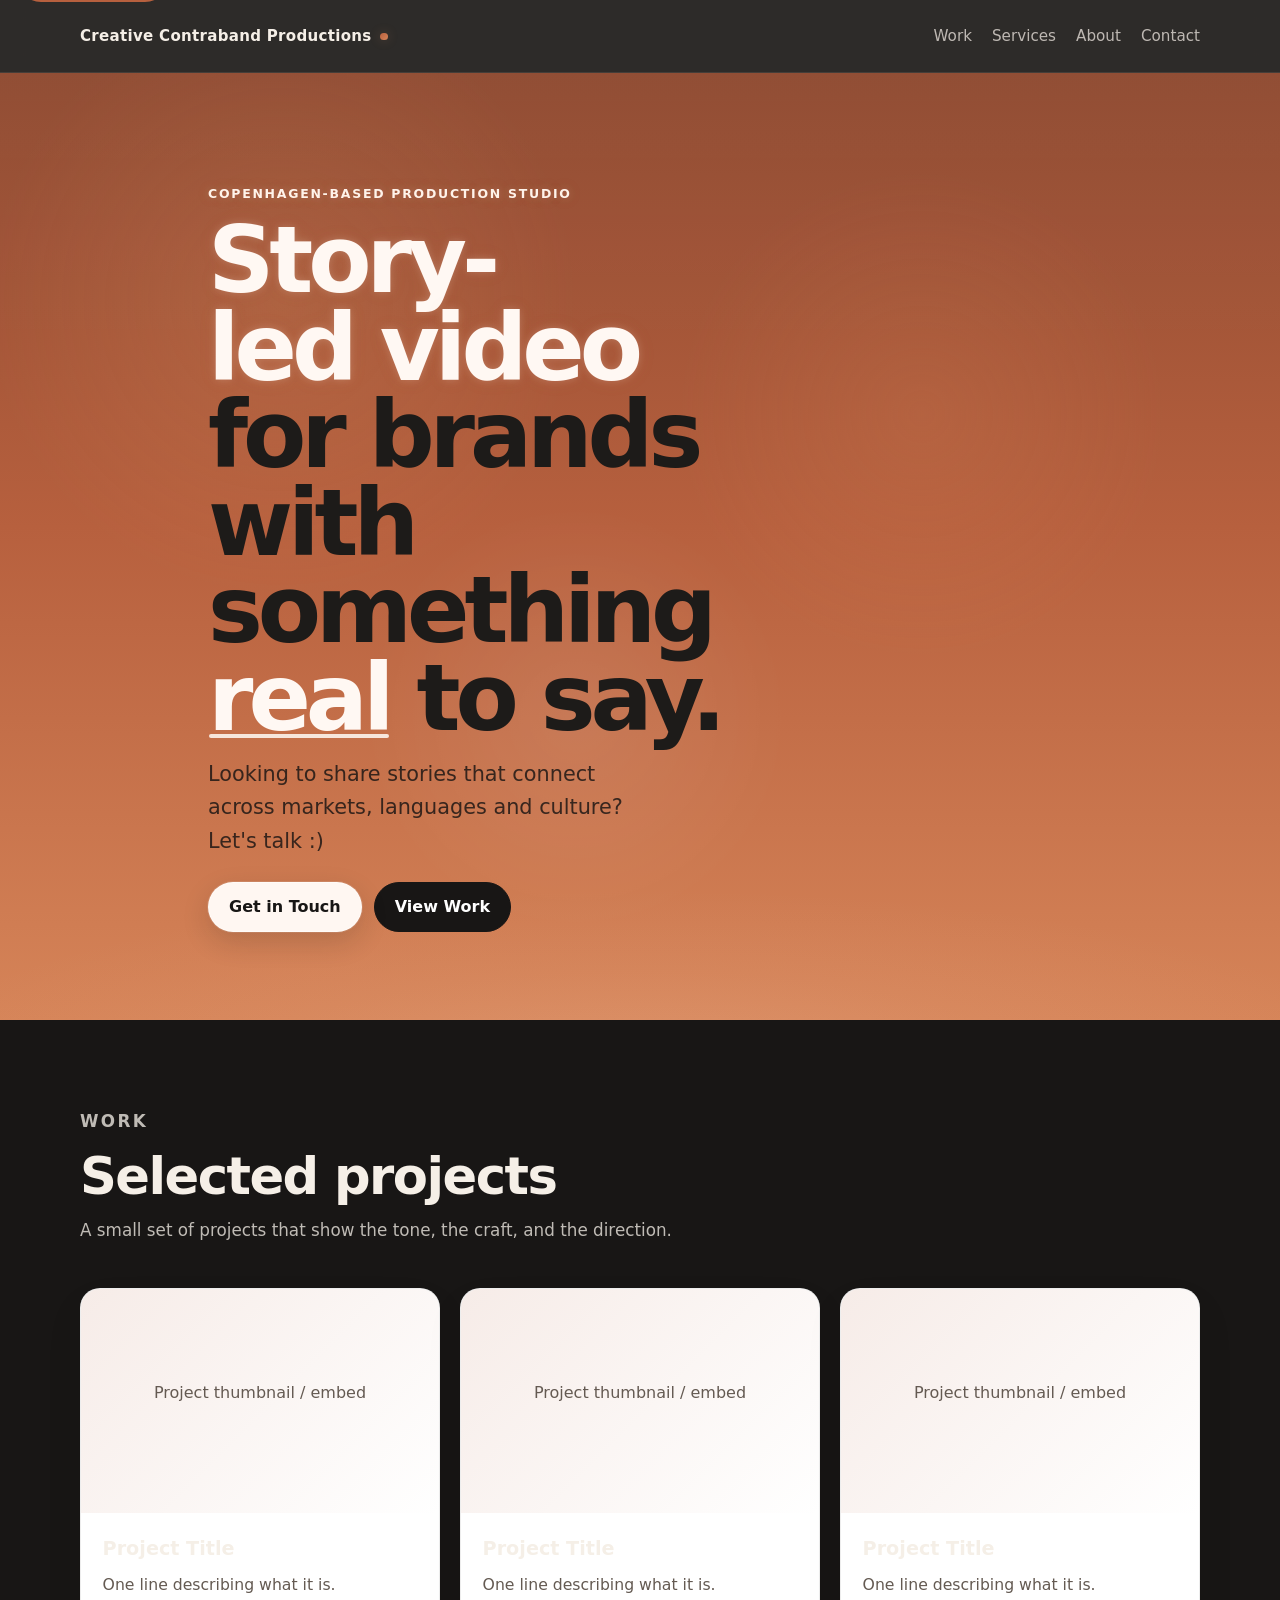
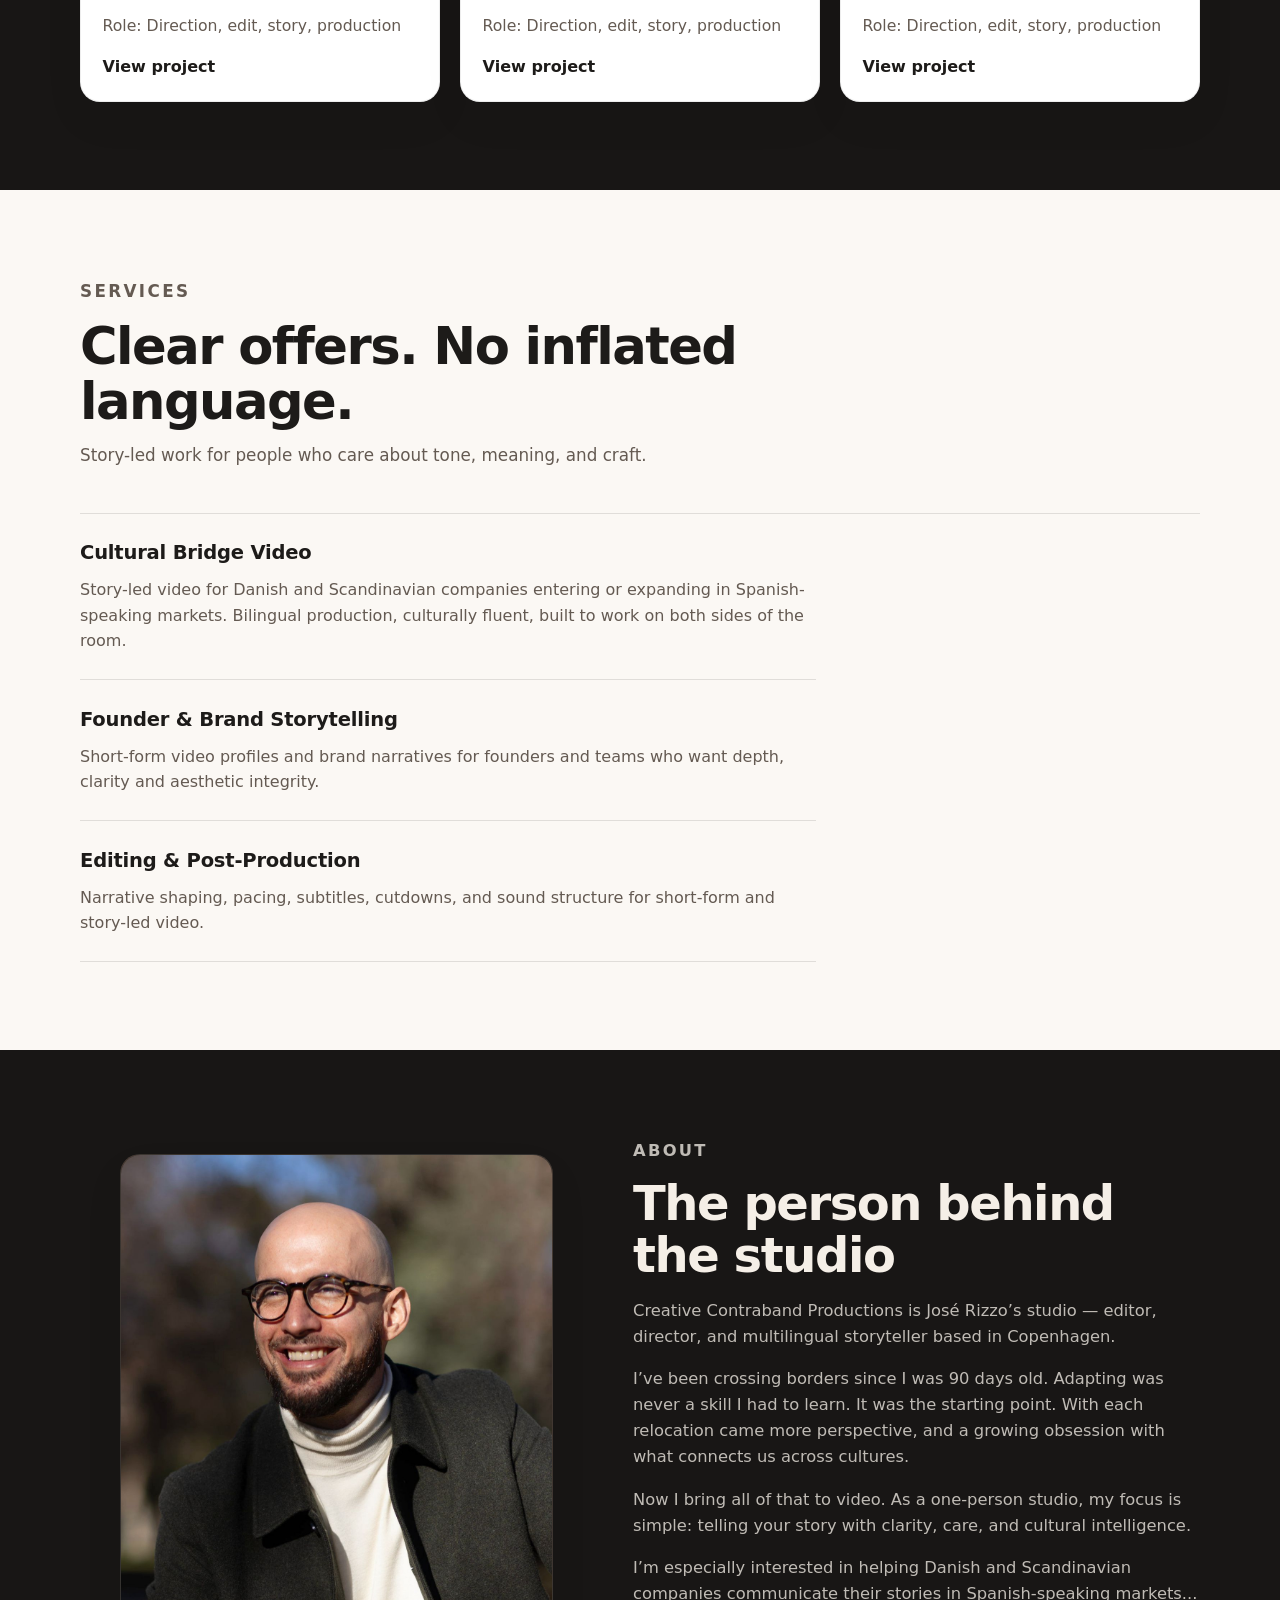
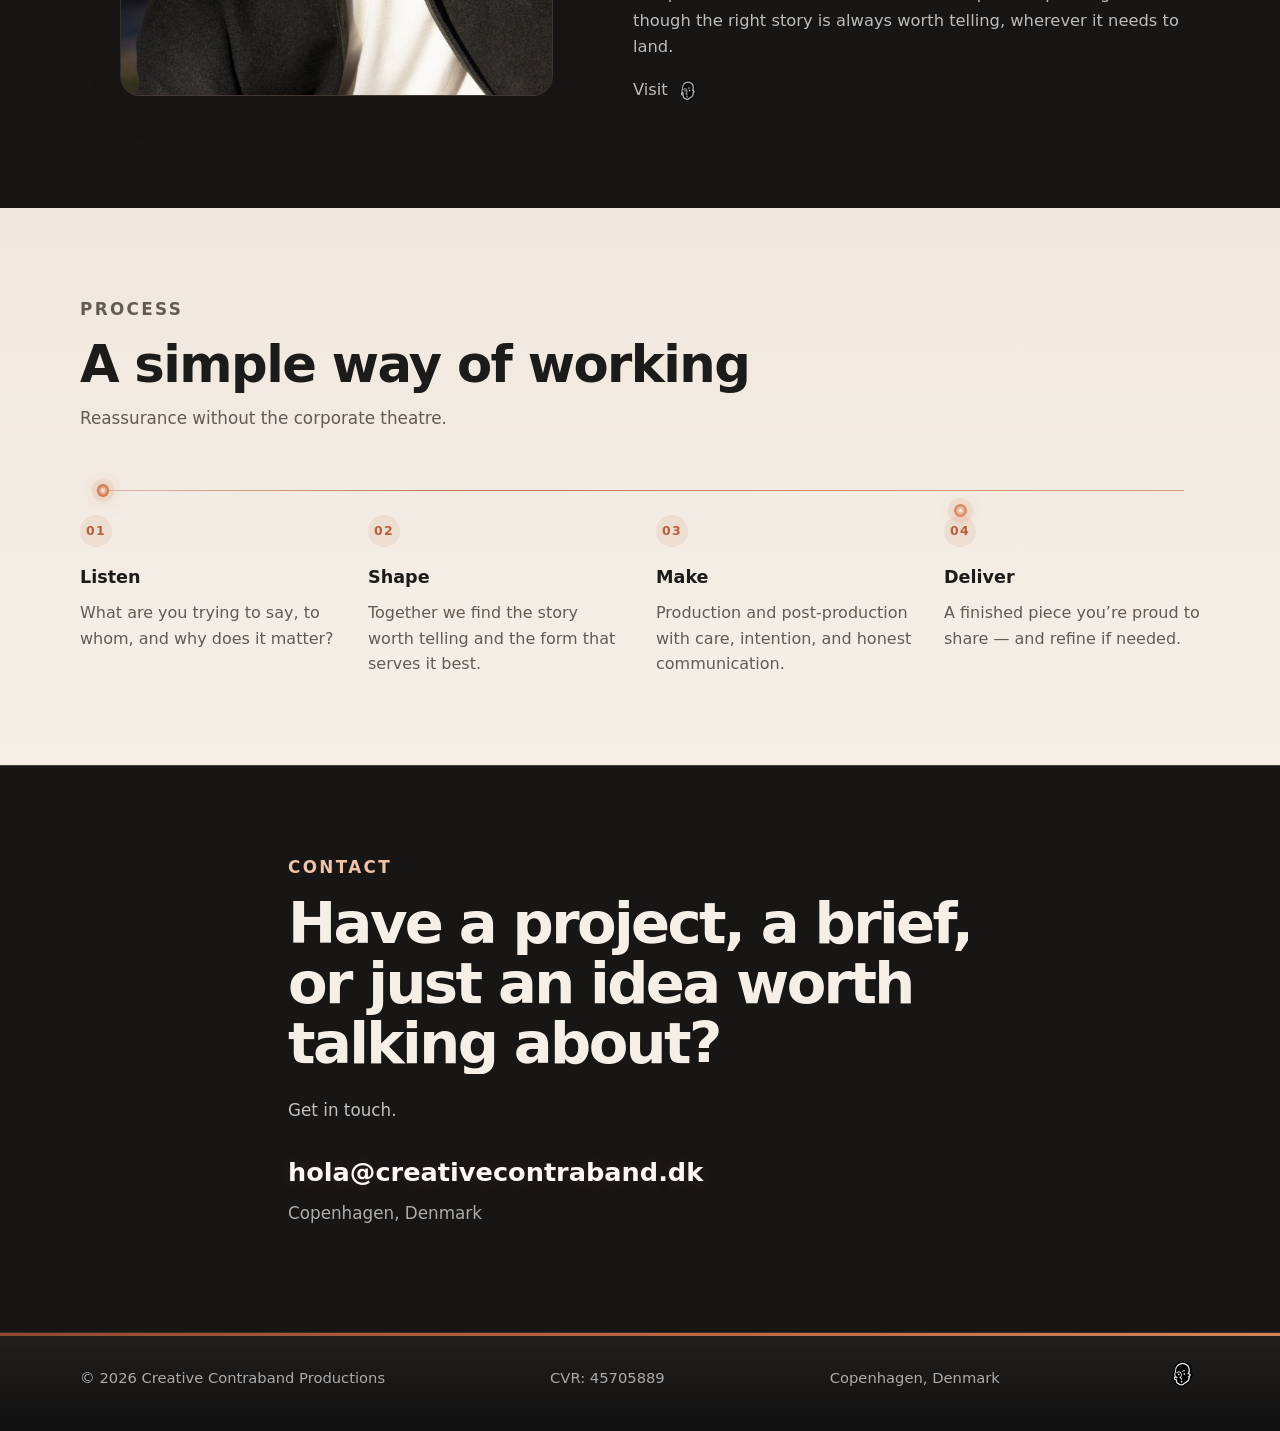
==== commit f5ff7e8f: "About Copy and joserizzo.com turned to icon including footer." ====
--- a/index.html
+++ b/index.html
@@ -215,22 +215,29 @@
           <p class="section-label">About</p>
           <h2>The person behind the studio</h2>
           <p>
-            Creative Contraband Productions is the studio of José Rizzo —
-            editor, director, and visual storyteller based in Copenhagen.
-          </p>
-          <p>
-            I craft story-led video work for brands, founders and projects that have something meaningful to express.
-          </p>
-          <p>
-            I’m particularly interested in helping Danish and select Scandinavian companies tell their stories in Spanish-speaking markets without losing meaning, nuance, or aesthetic integrity.
-          </p>
-          <p> Translation is the part we see. Through refined questioning, experimentation and sharpening, we'll refine your story so it lands with the people they’re intended to inspire.</p>
-
-          <p>
-            <a href="https://joserizzo.com" target="_blank" rel="noopener noreferrer">
-              Visit joserizzo.com
+            Creative Contraband Productions is José Rizzo’s studio — 
+            editor, director, and multilingual storyteller based in Copenhagen.
+          </p>
+          <p>
+            I’ve been crossing borders since I was 90 days old. Adapting was never a skill I had to learn. It was the starting point. With each relocation came more perspective, and a growing obsession with what connects us across cultures.        
+          </p>
+          <p>
+            Now I bring all of that to video. As a one-person studio, my focus is simple: telling your story with clarity, care, and cultural intelligence.
+          </p>
+          <p> I’m especially interested in helping Danish and Scandinavian companies communicate their stories in Spanish-speaking markets... though the right story is always worth telling, wherever it needs to land.</p>
+
+          <p class="about-visit">
+            <span>Visit</span>
+            <a
+                href="https://joserizzo.com"
+                class="jr-link"
+                target="_blank"
+                rel="noopener noreferrer"
+                aria-label="Visit JoseRizzo.com"
+            >
+                <img src="images/jr-mark.png" alt="Jose Rizzo mark" class="jr-link-icon">
             </a>
-          </p>
+        </p>
         </div>
       </div>
     </section>
@@ -314,8 +321,14 @@
       <p>CVR: 45705889</p>
       <p>Copenhagen, Denmark</p>
       <p>
-        <a href="https://joserizzo.com" target="_blank" rel="noopener noreferrer">
-          joserizzo.com
+        <a
+            href="https://joserizzo.com"
+            class="jr-link"
+            target="_blank"
+            rel="noopener noreferrer"
+            aria-label="Visit JoseRizzo.com"
+        >
+            <img src="images/jr-mark.png" alt="Jose Rizzo mark" class="jr-link-icon">
         </a>
       </p>
     </div>
--- a/style.css
+++ b/style.css
@@ -608,7 +608,6 @@
   width: 100%;
   height: 100%;
   object-fit: cover;
-  object-position: center 22%;
 }
 
 .placeholder-photo {
@@ -642,6 +641,37 @@
 .about-copy a:hover,
 .about-copy a:focus-visible {
   color: var(--accent-3);
+}
+
+.about-visit {
+  display: inline-flex;
+  align-items: center;
+  gap: 0.38rem;
+}
+
+.about-visit .jr-link {
+  display: inline-flex;
+  align-items: center;
+  justify-content: center;
+  line-height: 0;
+  text-decoration: none;
+}
+
+.about-visit .jr-link-icon {
+  width: 1.75rem;
+  height: 1.75rem;
+  display: block;
+  object-fit: contain;
+  opacity: 0.9;
+  position: relative;
+  top: 0.06em;
+  transition: opacity 180ms ease, transform 180ms ease;
+}
+
+.about-visit .jr-link:hover .jr-link-icon,
+.about-visit .jr-link:focus-visible .jr-link-icon {
+  opacity: 1;
+  transform: none;
 }
 
 /* =========================================================
@@ -855,6 +885,29 @@
   color: var(--accent-3);
 }
 
+.jr-link {
+  display: inline-flex;
+  align-items: center;
+  justify-content: center;
+  line-height: 0;
+  text-decoration: none;
+}
+
+.jr-link-icon {
+  width: 2.2rem;
+  height: 2.2rem;
+  display: block;
+  object-fit: contain;
+  opacity: 0.9;
+  transition: transform 180ms ease, opacity 180ms ease;
+}
+
+.jr-link:hover .jr-link-icon,
+.jr-link:focus-visible .jr-link-icon {
+  opacity: 1;
+  transform: translateY(-1px);
+}
+
 /* =========================================================
    14. ANIMATIONS
    Brand pulse, hero bloom, service pulse, CTA flare, contact shine
@@ -1039,6 +1092,23 @@
     padding-top: 6rem;
   }
 
+  .about-grid {
+    gap: 1.6rem;
+  }
+
+  .about-image {
+    order: -1;
+  }
+
+  .about-portrait {
+    max-width: 26rem;
+    margin-inline: auto;
+  }
+
+  .about-portrait img {
+    object-position: center 18%;
+  }
+
   .process-grid {
     gap: 1.75rem;
     padding-top: 0;
@@ -1080,6 +1150,10 @@
     line-height: 0.98;
   }
 
+  .about-portrait {
+    max-width: 22rem;
+  }
+
   .footer-inner {
     align-items: flex-start;
     flex-direction: column;
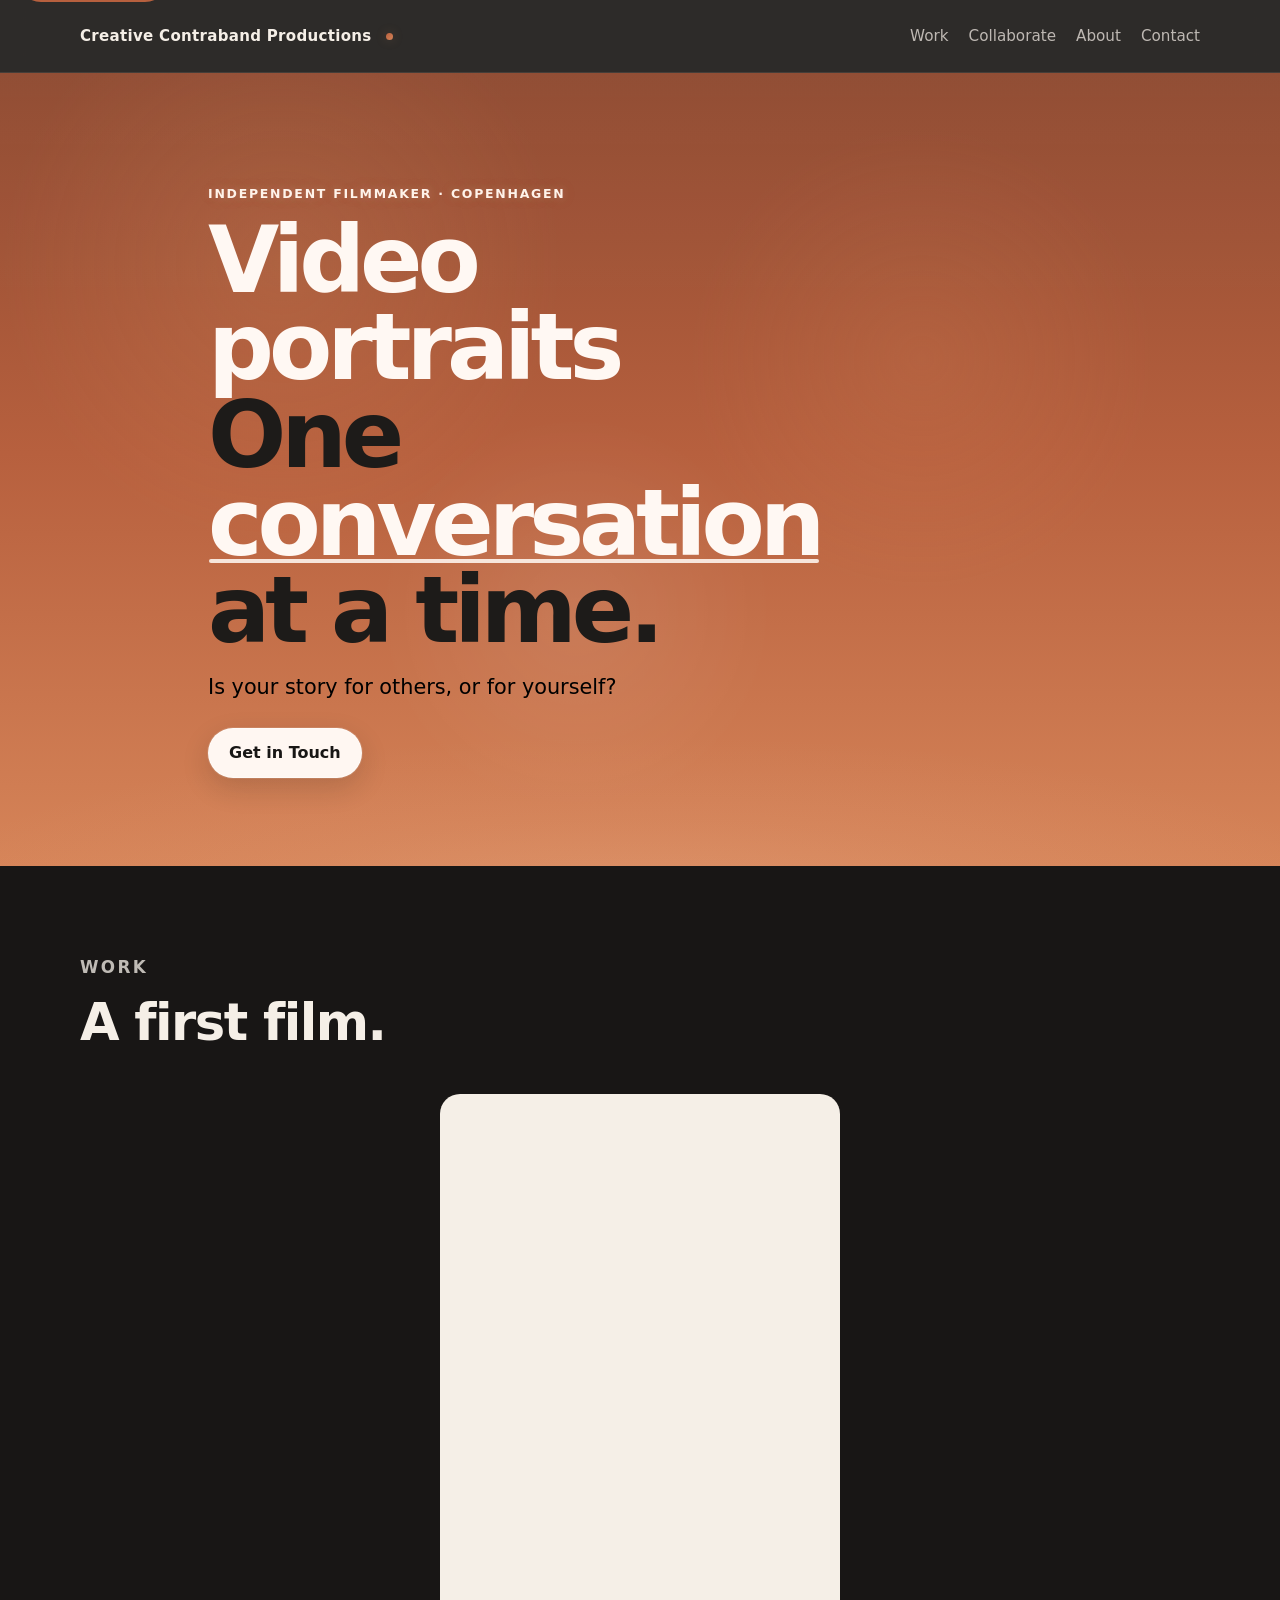
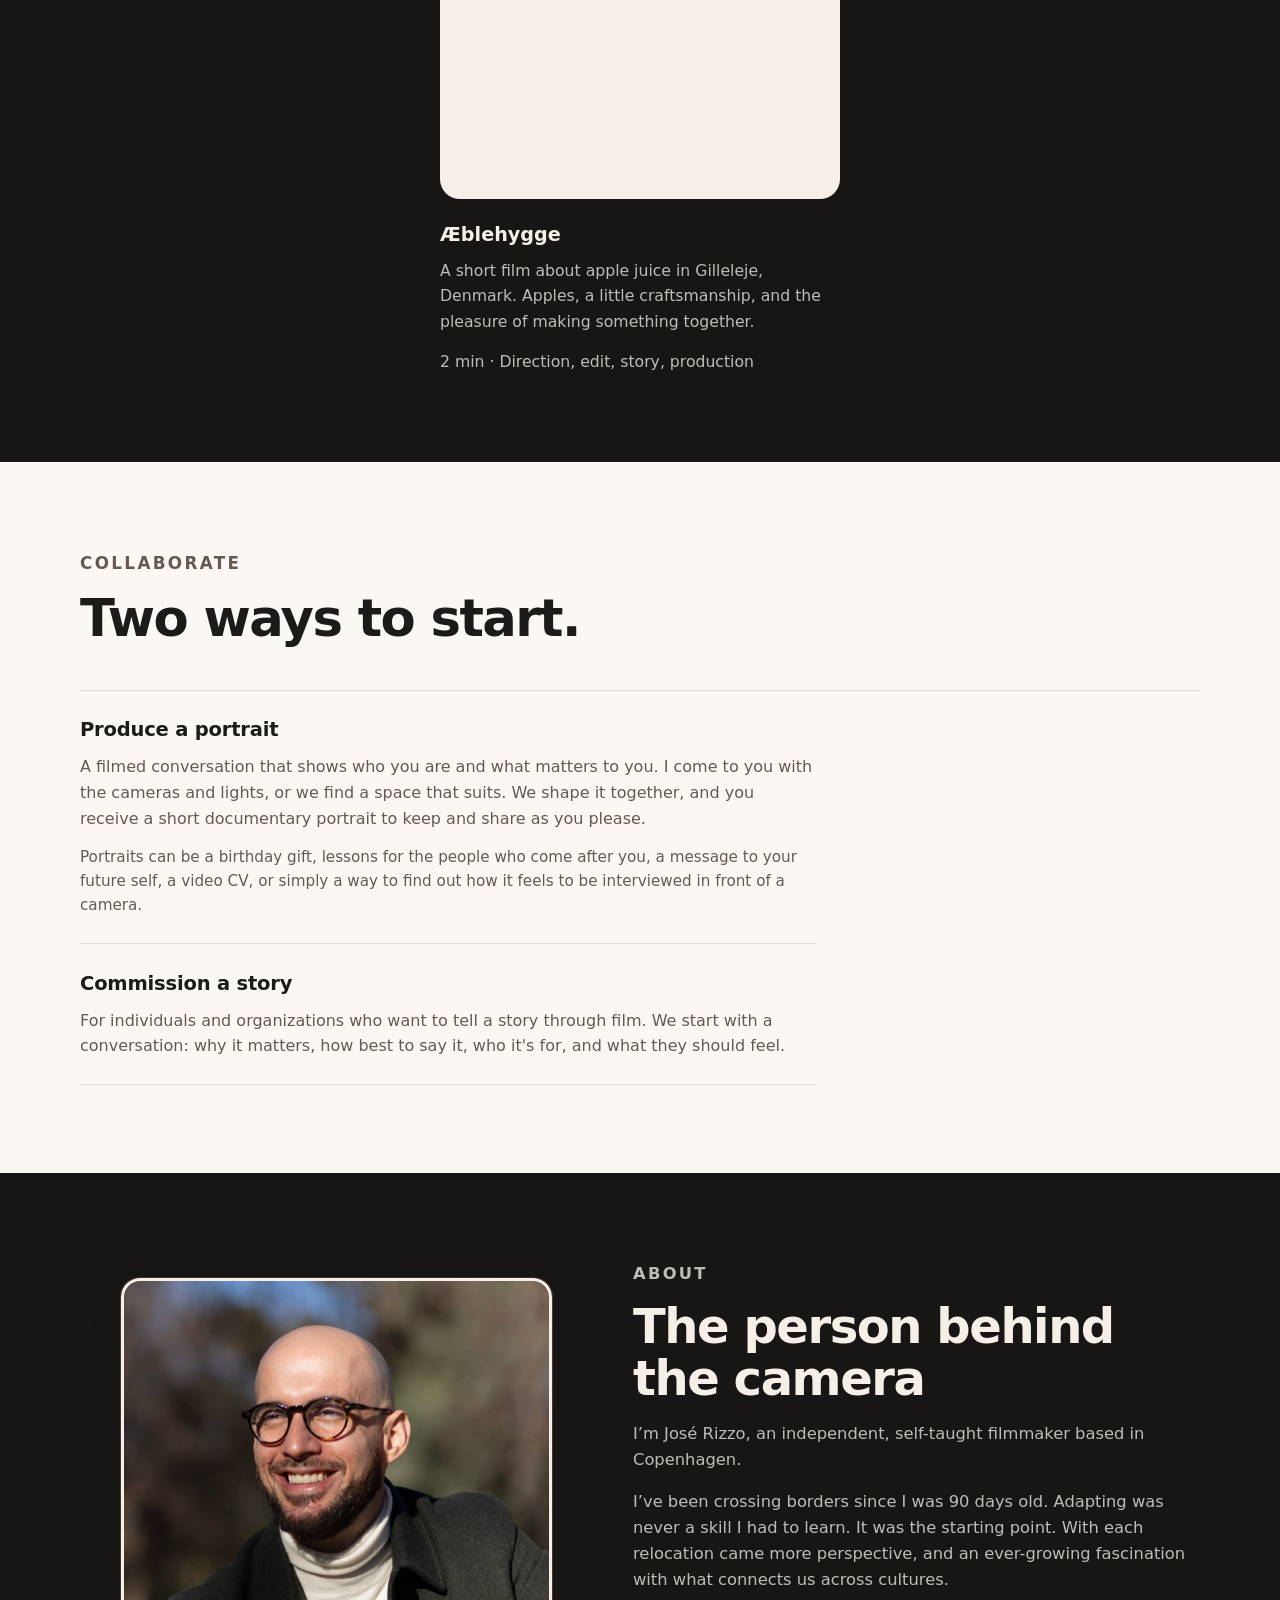
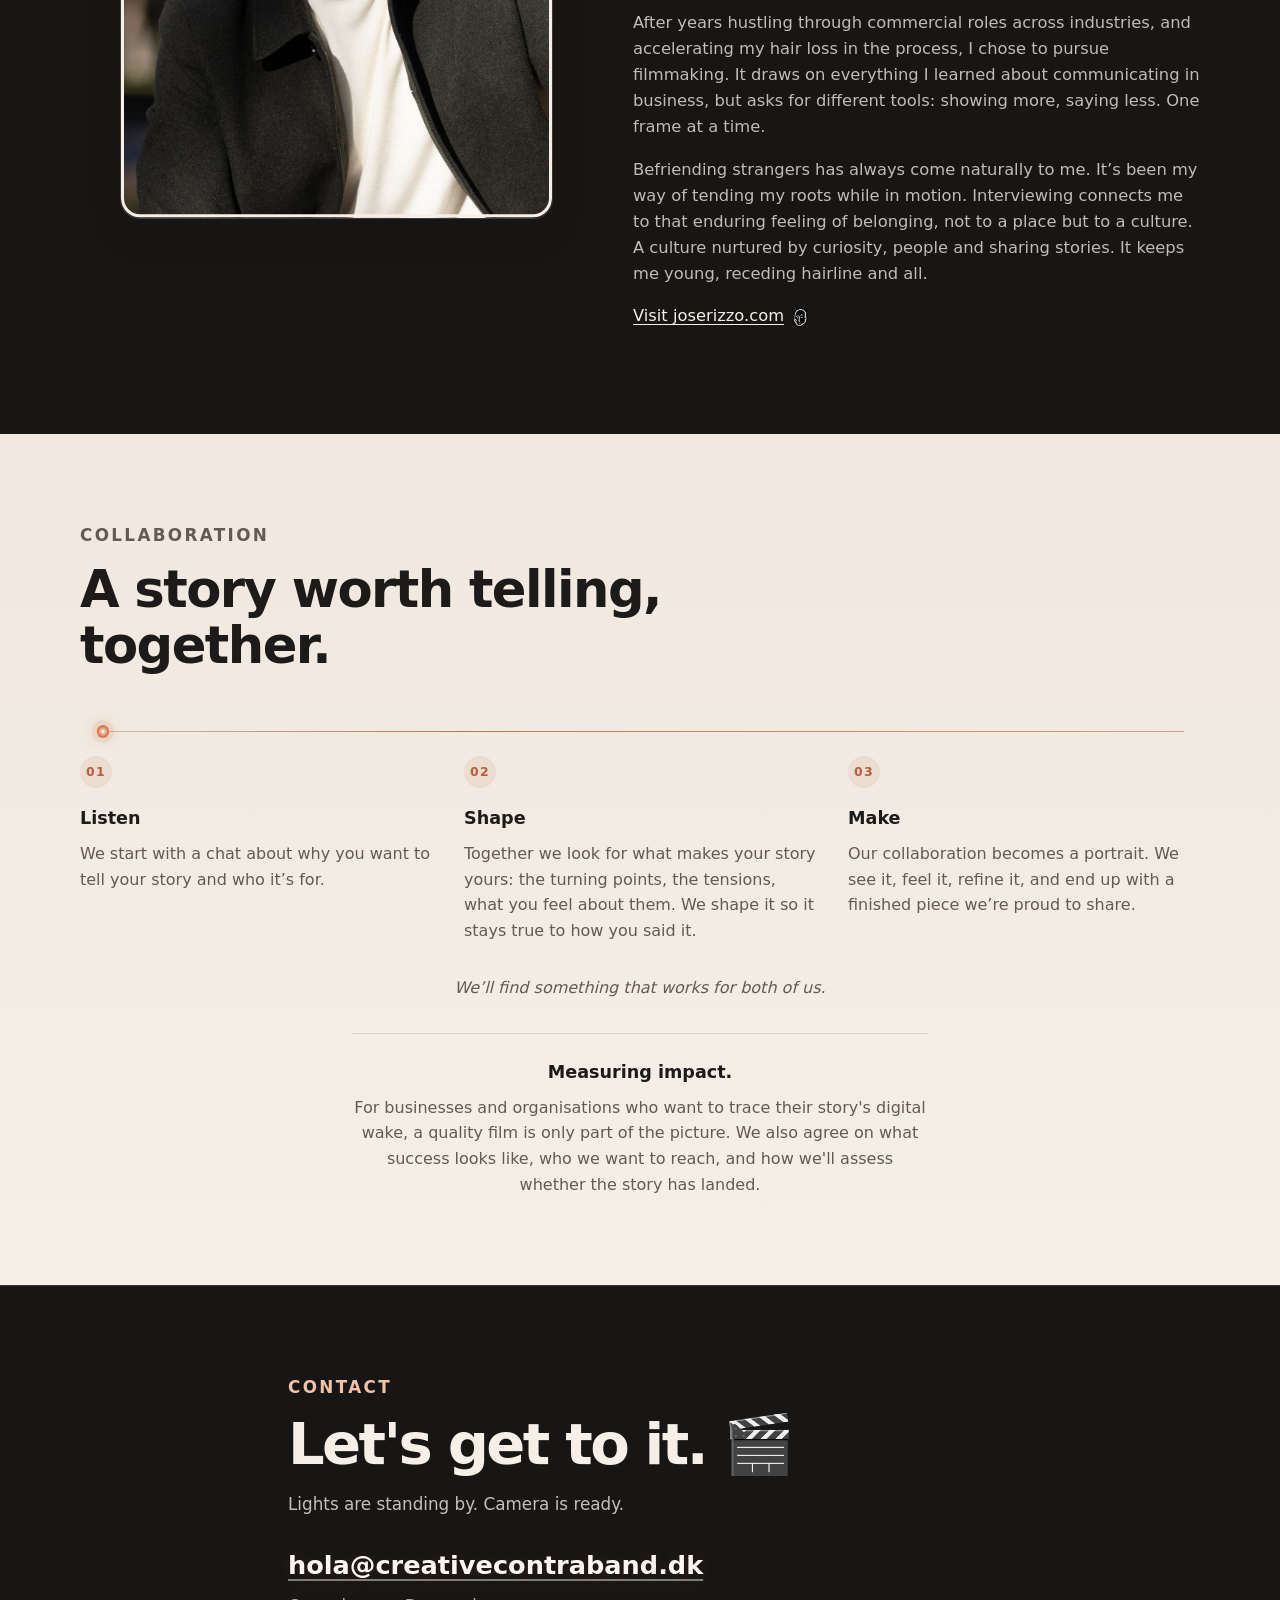
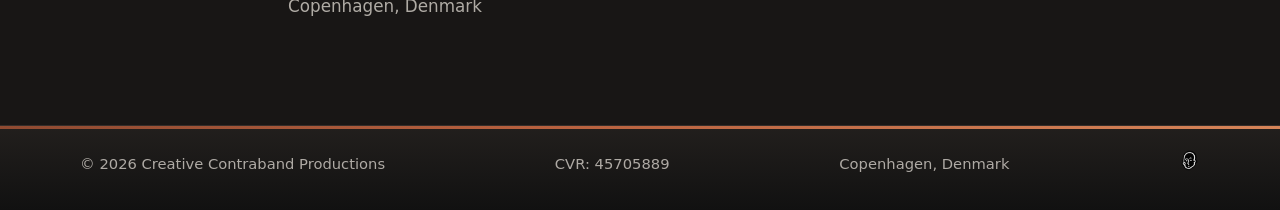
==== commit 94bc3a34: "Release Creative Contraband English website" ====
--- a/index.html
+++ b/index.html
@@ -10,7 +10,7 @@
   <title>Creative Contraband Productions</title>
   <meta
     name="description"
-    content="Story-led video for brands, founders, and projects that have something real to say."
+    content="Creative Contraband Productions is an independent storytelling studio exploring people and their stories through documentary interviews, video portraits, and film."
   />
   <link rel="stylesheet" href="style.css" />
 </head>
@@ -29,16 +29,17 @@
   <header class="site-header">
     <div class="container header-inner">
       <!-- Brand / wordmark -->
-      <a class="wordmark" href="#top">Creative Contraband Productions</a>
-
-      <!-- Mobile nav toggle
-           Currently hidden in CSS and not wired up with JS yet -->
+      <a class="wordmark" href="#top" aria-label="Creative Contraband Productions">
+        <span class="wordmark-full">Creative Contraband Productions</span>
+        <span class="wordmark-short" aria-hidden="true">CCP</span>
+      </a>
+
+      <!-- Mobile navigation disclosure -->
       <button
         class="nav-toggle"
         type="button"
         aria-expanded="false"
         aria-controls="site-nav"
-        aria-label="Open navigation"
       >
         Menu
       </button>
@@ -47,7 +48,7 @@
       <nav id="site-nav" class="site-nav" aria-label="Primary navigation">
         <ul>
           <li><a href="#work">Work</a></li>
-          <li><a href="#services">Services</a></li>
+          <li><a href="#collaborate">Collaborate</a></li>
           <li><a href="#about">About</a></li>
           <li><a href="#contact">Contact</a></li>
         </ul>
@@ -67,23 +68,138 @@
          ======================================================= -->
     <section class="hero">
       <div class="container hero-inner">
-        <p class="hero-service">Copenhagen-based production studio</p>
+        <p class="hero-service">INDEPENDENT FILMMAKER · COPENHAGEN</p>
 
         <h1 class="hero-title">
-          <span class="hero-title-lead">Story-led video</span>
-          <span class="hero-title-rest">for brands with something <span class="hero-title-emphasis">real</span> to say.</span>
+          <span class="hero-title-lead">Video portraits<span class="hero-period" aria-hidden="true">.</span></span>
+          <span class="hero-title-rest"><span class="hero-title-pair"><span class="hero-o">O</span>ne <span class="hero-title-emphasis">conversation</span></span><br class="hero-mobile-break"> at a time.</span>
         </h1>
 
-        <p class="hero-subheading">
-          Looking to share stories that connect across markets, languages and culture? Let's talk :)
-        </p>
+        <p class="hero-question">Is your story for others, or for yourself?</p>
 
         <div class="hero-actions">
           <a href="#contact" class="button button-primary">Get in Touch</a>
-          <a href="#work" class="button button-secondary">View Work</a>
-        </div>
-      </div>
-    </section>
+        </div>
+      </div>
+    </section>
+
+    <script>
+      (() => {
+        const motion = window.matchMedia('(prefers-reduced-motion: no-preference)');
+        if (!motion.matches || !Element.prototype.animate) return;
+
+        const hero = document.querySelector('.hero');
+        const heading = hero.querySelector('.hero-title');
+        const period = heading.querySelector('.hero-period');
+        const letter = heading.querySelector('.hero-o');
+        const origin = heading.getBoundingClientRect();
+        const context = document.createElement('canvas').getContext('2d');
+        if (!context) return;
+
+        // Measure the visible ink so the dot starts and lands on the text.
+        function inkBox(element) {
+          const style = getComputedStyle(element);
+          const baseline = document.createElement('span');
+          baseline.style.display = 'inline-block';
+          element.append(baseline);
+          const y = baseline.getBoundingClientRect().top - origin.top;
+          baseline.remove();
+
+          context.font = `${style.fontWeight} ${style.fontSize} ${style.fontFamily}`;
+          const ink = context.measureText(element.textContent);
+          const left = element.getBoundingClientRect().left - origin.left - ink.actualBoundingBoxLeft;
+          const rx = (ink.actualBoundingBoxLeft + ink.actualBoundingBoxRight) / 2;
+          const ry = (ink.actualBoundingBoxAscent + ink.actualBoundingBoxDescent) / 2;
+          return { x: left + rx, y: y - ink.actualBoundingBoxAscent + ry, rx, ry };
+        }
+
+        function ellipse(x, y, rx, ry) {
+          return `M ${x - rx} ${y} a ${rx} ${ry} 0 1 0 ${2 * rx} 0 a ${rx} ${ry} 0 1 0 ${-2 * rx} 0 Z`;
+        }
+
+        function ease(value) {
+          const t = Math.max(0, Math.min(1, value));
+          return t * t * (3 - 2 * t);
+        }
+
+        const svg = document.createElementNS('http://www.w3.org/2000/svg', 'svg');
+        const shape = document.createElementNS(svg.namespaceURI, 'path');
+        svg.setAttribute('aria-hidden', 'true');
+        svg.classList.add('hero-morph');
+        shape.setAttribute('fill-rule', 'evenodd');
+        svg.append(shape);
+        const animations = [];
+        let frame;
+        let fallback;
+
+        function finishImmediately() {
+          cancelAnimationFrame(frame);
+          clearTimeout(fallback);
+          for (const animation of animations) animation.cancel();
+          svg.remove();
+          letter.style.removeProperty('opacity');
+          hero.removeEventListener('focusin', finishImmediately);
+          window.removeEventListener('resize', finishImmediately);
+          motion.removeEventListener?.('change', finishImmediately);
+        }
+
+        try {
+          const start = inkBox(period);
+          const end = inkBox(letter);
+          if (!(start.rx > 0 && start.ry > 0 && end.rx > 0 && end.ry > 0)) return;
+
+          function draw(progress) {
+            const travel = ease((progress - 0.13) / 0.56);
+            const growth = ease((progress - 0.27) / 0.54);
+            const opening = ease((progress - 0.48) / 0.33);
+            const shade = 1 - ease(progress / 0.13);
+            const x = start.x + (end.x - start.x) * travel;
+            const y = start.y + (end.y - start.y) * travel;
+            const rx = start.rx + (end.rx - start.rx) * growth;
+            const ry = start.ry + (end.ry - start.ry) * growth;
+            const outer = ellipse(x, y, rx, ry);
+            const hole = opening > 0 ? ellipse(x, y, rx * 0.55 * opening, ry * 0.65 * opening) : '';
+            shape.setAttribute('d', outer + hole);
+            shape.setAttribute('fill', `rgb(${255 * shade}, ${248 * shade}, ${243 * shade})`);
+          }
+
+          draw(0);
+          heading.append(svg);
+          letter.style.opacity = '0';
+          const fade = [{ opacity: 0 }, { opacity: 1 }];
+          animations.push(hero.querySelector('.hero-title-rest').animate(fade, {
+            delay: 700, duration: 200, easing: 'ease-out', fill: 'backwards',
+          }));
+          for (const element of hero.querySelectorAll('.hero-question, .hero-actions')) {
+            animations.push(element.animate(fade, {
+              delay: 860, duration: 300, easing: 'ease-out', fill: 'backwards',
+            }));
+          }
+
+          hero.addEventListener('focusin', finishImmediately);
+          window.addEventListener('resize', finishImmediately);
+          motion.addEventListener?.('change', finishImmediately);
+          fallback = setTimeout(finishImmediately, 1800);
+          const started = performance.now();
+          function advance(now) {
+            const progress = Math.min(1, (now - started) / 900);
+            try {
+              draw(progress);
+              if (progress < 1) frame = requestAnimationFrame(advance);
+            } catch {
+              finishImmediately();
+            }
+          }
+          frame = requestAnimationFrame(advance);
+          Promise.all(animations.map(animation => animation.finished)).then(() => {
+            clearTimeout(fallback);
+            hero.removeEventListener('focusin', finishImmediately);
+          }, finishImmediately);
+        } catch {
+          finishImmediately();
+        }
+      })();
+    </script>
 
     <!-- =======================================================
          WORK
@@ -92,62 +208,28 @@
     <section id="work" class="section section-dark">
       <div class="container">
         <div class="section-heading">
-          <p class="section-label">Work</p>
-          <h2>Selected projects</h2>
-          <p>
-            A small set of projects that show the tone, the craft, and the direction.
-          </p>
+          <p class="section-label">WORK</p>
+          <h2>A first film.</h2>
         </div>
 
         <div class="work-grid">
-          <!-- Project card 01 -->
           <article class="work-card">
-            <div class="work-media placeholder-media">
-              <p>Project thumbnail / embed</p>
+            <div class="work-media">
+              <iframe
+                src="https://www.youtube-nocookie.com/embed/3qEuhwoxtM0?rel=0&amp;playsinline=1"
+                title="Æblehygge, a short film"
+                loading="lazy"
+                allowfullscreen
+              ></iframe>
             </div>
             <div class="work-copy">
-              <h3>Project Title</h3>
+              <h3>Æblehygge</h3>
               <p class="work-description">
-                One line describing what it is.
+                A short film about apple juice in Gilleleje, Denmark. Apples,
+                a little craftsmanship, and the pleasure of making something
+                together.
               </p>
-              <p class="work-role">
-                Role: Direction, edit, story, production
-              </p>
-              <a href="#" aria-label="View Project Title">View project</a>
-            </div>
-          </article>
-
-          <!-- Project card 02 -->
-          <article class="work-card">
-            <div class="work-media placeholder-media">
-              <p>Project thumbnail / embed</p>
-            </div>
-            <div class="work-copy">
-              <h3>Project Title</h3>
-              <p class="work-description">
-                One line describing what it is.
-              </p>
-              <p class="work-role">
-                Role: Direction, edit, story, production
-              </p>
-              <a href="#" aria-label="View Project Title">View project</a>
-            </div>
-          </article>
-
-          <!-- Project card 03 -->
-          <article class="work-card">
-            <div class="work-media placeholder-media">
-              <p>Project thumbnail / embed</p>
-            </div>
-            <div class="work-copy">
-              <h3>Project Title</h3>
-              <p class="work-description">
-                One line describing what it is.
-              </p>
-              <p class="work-role">
-                Role: Direction, edit, story, production
-              </p>
-              <a href="#" aria-label="View Project Title">View project</a>
+              <p class="work-role">2 min · Direction, edit, story, production</p>
             </div>
           </article>
         </div>
@@ -158,39 +240,28 @@
          SERVICES
          Main service offers / commercial positioning
          ======================================================= -->
-    <section id="services" class="section section-light">
+    <section id="collaborate" class="section section-light">
       <div class="container">
         <div class="section-heading">
-          <p class="section-label">Services</p>
-          <h2>Clear offers. No inflated language.</h2>
-          <p>
-            Story-led work for people who care about tone, meaning, and craft.
-          </p>
+          <p class="section-label">COLLABORATE</p>
+          <h2>Two ways to start.</h2>
         </div>
 
         <div class="services-grid">
           <article class="service-card">
-            <h3>Cultural Bridge Video</h3>
+            <h3>Produce a portrait</h3>
             <p>
-              Story-led video for Danish and Scandinavian companies entering or
-              expanding in Spanish-speaking markets. Bilingual production,
-              culturally fluent, built to work on both sides of the room.
+              A filmed conversation that shows who you are and what matters to you. I come to you with the cameras and lights, or we find a space that suits. We shape it together, and you receive a short documentary portrait to keep and share as you please.
+            </p>
+            <p class="service-secondary">
+              Portraits can be a birthday gift, lessons for the people who come after you, a message to your future self, a video CV, or simply a way to find out how it feels to be interviewed in front of a camera.
             </p>
           </article>
 
           <article class="service-card">
-            <h3>Founder &amp; Brand Storytelling</h3>
+            <h3>Commission a story</h3>
             <p>
-              Short-form video profiles and brand narratives for founders and teams
-              who want depth, clarity and aesthetic integrity.
-            </p>
-          </article>
-
-          <article class="service-card">
-            <h3>Editing &amp; Post-Production</h3>
-            <p>
-              Narrative shaping, pacing, subtitles, cutdowns, and sound
-              structure for short-form and story-led video.
+              For individuals and organizations who want to tell a story through film. We start with a conversation: why it matters, how best to say it, who it's for, and what they should feel.
             </p>
           </article>
         </div>
@@ -207,53 +278,47 @@
      <div class="about-image">
         <figure class="about-portrait">
             <img src="images/jose-portrait.jpg" alt="José Rizzo portrait">
+            <svg class="portrait-frame" aria-hidden="true" focusable="false">
+              <rect pathLength="1"></rect>
+            </svg>
         </figure>
     </div>
 
         <!-- About copy -->
         <div class="about-copy">
-          <p class="section-label">About</p>
-          <h2>The person behind the studio</h2>
+          <p class="section-label">ABOUT</p>
+          <h2>The person behind the camera</h2>
           <p>
-            Creative Contraband Productions is José Rizzo’s studio — 
-            editor, director, and multilingual storyteller based in Copenhagen.
+            I’m José Rizzo, an independent, self-taught filmmaker based in Copenhagen.
           </p>
           <p>
-            I’ve been crossing borders since I was 90 days old. Adapting was never a skill I had to learn. It was the starting point. With each relocation came more perspective, and a growing obsession with what connects us across cultures.        
+            I’ve been crossing borders since I was 90 days old. Adapting was never a skill I had to learn. It was the starting point. With each relocation came more perspective, and an ever-growing fascination with what connects us across cultures.
           </p>
           <p>
-            Now I bring all of that to video. As a one-person studio, my focus is simple: telling your story with clarity, care, and cultural intelligence.
-          </p>
-          <p> I’m especially interested in helping Danish and Scandinavian companies communicate their stories in Spanish-speaking markets... though the right story is always worth telling, wherever it needs to land.</p>
+            After years hustling through commercial roles across industries, and accelerating my hair loss in the process, I chose to pursue filmmaking. It draws on everything I learned about communicating in business, but asks for different tools: showing more, saying less. One frame at a time.
+          </p>
+          <p>
+            Befriending strangers has always come naturally to me. It’s been my way of tending my roots while in motion. Interviewing connects me to that enduring feeling of belonging, not to a place but to a culture. A culture nurtured by curiosity, people and sharing stories. It keeps me young, receding hairline and all.
+          </p>
 
           <p class="about-visit">
-            <span>Visit</span>
-            <a
-                href="https://joserizzo.com"
-                class="jr-link"
-                target="_blank"
-                rel="noopener noreferrer"
-                aria-label="Visit JoseRizzo.com"
-            >
-                <img src="images/jr-mark.png" alt="Jose Rizzo mark" class="jr-link-icon">
+            <a class="jr-link" href="https://joserizzo.com/" target="_blank" rel="noopener noreferrer">
+              Visit joserizzo.com
+              <img src="images/jr-mark.png" alt="" class="jr-link-icon">
             </a>
-        </p>
-        </div>
-      </div>
-    </section>
-
-    <!-- =======================================================
-         PROCESS
-         Four-step working method / reassurance section
+          </p>
+        </div>
+      </div>
+    </section>
+
+    <!-- =======================================================
+         COLLABORATION
          ======================================================= -->
     <section id="process" class="section section-light">
       <div class="container">
         <div class="section-heading">
-          <p class="section-label">Process</p>
-          <h2>A simple way of working</h2>
-          <p>
-            Reassurance without the corporate theatre.
-          </p>
+          <p class="section-label">Collaboration</p>
+          <h2>A story worth telling, together.</h2>
         </div>
 
         <div class="process-grid">
@@ -261,7 +326,7 @@
             <span class="step-number">01</span>
             <h3>Listen</h3>
             <p>
-              What are you trying to say, to whom, and why does it matter?
+              We start with a chat about why you want to tell your story and who it’s for.
             </p>
           </article>
 
@@ -269,7 +334,7 @@
             <span class="step-number">02</span>
             <h3>Shape</h3>
             <p>
-              Together we find the story worth telling and the form that serves it best.
+              Together we look for what makes your story yours: the turning points, the tensions, what you feel about them. We shape it so it stays true to how you said it.
             </p>
           </article>
 
@@ -277,17 +342,18 @@
             <span class="step-number">03</span>
             <h3>Make</h3>
             <p>
-              Production and post-production with care, intention, and honest communication.
-            </p>
-          </article>
-
-          <article class="process-step">
-            <span class="step-number">04</span>
-            <h3>Deliver</h3>
-            <p>
-              A finished piece you’re proud to share — and refine if needed.
-            </p>
-          </article>
+              Our collaboration becomes a portrait. We see it, feel it, refine it, and end up with a finished piece we’re proud to share.
+            </p>
+          </article>
+        </div>
+
+        <p class="process-note"><em>We’ll find something that works for both of us.</em></p>
+
+        <div class="process-closing">
+          <h3>Measuring impact.</h3>
+          <p>
+            For businesses and organisations who want to trace their story's digital wake, a quality film is only part of the picture. We also agree on what success looks like, who we want to reach, and how we'll assess whether the story has landed.
+          </p>
         </div>
       </div>
     </section>
@@ -299,8 +365,8 @@
     <section id="contact" class="section section-contact">
       <div class="container contact-inner">
         <p class="section-label">Contact</p>
-        <h2>Have a project, a brief, or just an idea worth talking about?</h2>
-        <p>Get in touch.</p>
+        <h2>Let's get to it. 🎬</h2>
+        <p>Lights are standing by. Camera is ready.</p>
 
         <a class="contact-email" href="mailto:hola@creativecontraband.dk">
           hola@creativecontraband.dk
@@ -333,5 +399,68 @@
       </p>
     </div>
   </footer>
+  <script>
+    const header = document.querySelector('.site-header');
+    const menuButton = header.querySelector('.nav-toggle');
+    const mobileHeader = window.matchMedia('(max-width: 720px)');
+
+    const menuIsOpen = () => menuButton.getAttribute('aria-expanded') === 'true';
+    const closeMenu = () => menuButton.setAttribute('aria-expanded', 'false');
+
+    menuButton.addEventListener('click', () => {
+      menuButton.setAttribute('aria-expanded', String(!menuIsOpen()));
+    });
+
+    header.addEventListener('keydown', (event) => {
+      if (event.key !== 'Escape' || !menuIsOpen()) return;
+
+      closeMenu();
+      menuButton.focus();
+    });
+
+    header.addEventListener('focusout', (event) => {
+      if (event.relatedTarget && !header.contains(event.relatedTarget)) closeMenu();
+    });
+
+    document.addEventListener('click', (event) => {
+      if (!header.contains(event.target)) closeMenu();
+    });
+
+    header.addEventListener('click', (event) => {
+      const link = event.target.closest('a[href^="#"]');
+      if (!link || !menuIsOpen()) return;
+
+      const section = document.getElementById(link.hash.slice(1));
+      if (section) {
+        section.setAttribute('tabindex', '-1');
+        section.focus({ preventScroll: true });
+      }
+      closeMenu();
+    });
+
+    mobileHeader.addEventListener?.('change', closeMenu);
+    header.classList.add('has-mobile-menu');
+
+    if ('IntersectionObserver' in window) {
+      const reducedMotion = window.matchMedia('(prefers-reduced-motion: reduce)');
+      const observer = new IntersectionObserver((entries) => {
+        for (const entry of entries) {
+          if (!entry.isIntersecting) continue;
+
+          observer.unobserve(entry.target);
+          if (reducedMotion.matches) {
+            entry.target.classList.remove('reveal-pending');
+          } else {
+            entry.target.classList.replace('reveal-pending', 'reveal-once');
+          }
+        }
+      }, { threshold: 0.2 });
+
+      for (const target of document.querySelectorAll('.about-portrait, #contact')) {
+        target.classList.add('reveal-pending');
+        observer.observe(target);
+      }
+    }
+  </script>
 </body>
 </html>
--- a/style.css
+++ b/style.css
@@ -230,6 +230,7 @@
   vertical-align: middle;
 }
 
+.wordmark-short,
 .nav-toggle {
   display: none;
 }
@@ -324,10 +325,23 @@
   text-shadow:
     0 0 8px rgba(255, 248, 243, 0.18),
     0 0 18px rgba(214, 132, 88, 0.16);
-  animation: servicePulse 3.2s ease-in-out infinite;
+}
+
+@media (max-width: 375px) {
+  .hero-service {
+    letter-spacing: 0.13em;
+  }
+}
+
+@media (max-width: 359px) {
+  .hero-service {
+    font-size: 0.75rem;
+    letter-spacing: 0.05em;
+  }
 }
 
 .hero-title {
+  position: relative;
   max-width: 11ch;
   margin: 0 0 1rem;
   font-size: clamp(3rem, 7.2vw, 6rem);
@@ -340,9 +354,14 @@
   display: block;
 }
 
+.hero-mobile-break {
+  display: none;
+}
+
 .hero-title-emphasis {
   position: relative;
   display: inline-block;
+  white-space: nowrap;
   color: #fff8f3;
   z-index: 0;
 }
@@ -364,20 +383,29 @@
 .hero-title-lead {
   display: block;
   color: #fff8f3;
-  opacity: 0;
-  transform: translateY(8px) scale(0.96);
-  filter: blur(8px);
-  transform-origin: left center;
-  text-shadow: 0 0 10px rgba(255, 255, 255, 0);
-  animation: bloomEffect 1.1s cubic-bezier(0.22, 1, 0.36, 1) 0.1s forwards;
-  will-change: opacity, transform, filter, text-shadow;
-}
-
-.hero-subheading {
-  max-width: 34ch;
+}
+
+.hero-period {
+  visibility: hidden;
+}
+
+.hero-morph {
+  position: absolute;
+  inset: 0;
+  width: 100%;
+  height: 100%;
+  pointer-events: none;
+}
+
+.hero .button-primary::after {
+  animation: none;
+}
+
+.hero-question {
   margin: 0 0 1.5rem;
-  color: rgba(23, 20, 18, 0.82);
+  color: #000000;
   font-size: clamp(1.08rem, 2vw, 1.3rem);
+  font-weight: 500;
 }
 
 .hero-actions {
@@ -491,62 +519,48 @@
 
 .work-grid {
   display: grid;
-  grid-template-columns: repeat(3, minmax(0, 1fr));
-  gap: 1.25rem;
+  grid-template-columns: minmax(0, 1fr);
 }
 
 .work-card {
-  border: 1px solid var(--line-soft);
+  width: 100%;
+  max-width: 400px;
+  margin-inline: auto;
+}
+
+.work-media {
+  padding: 4px;
   border-radius: var(--radius);
-  background: var(--surface);
+  background: var(--bg);
   overflow: hidden;
-  box-shadow: var(--shadow-soft);
-  transition: transform var(--transition), box-shadow var(--transition);
-}
-
-.work-card:hover {
-  transform: translateY(-2px);
-  box-shadow: 0 22px 44px rgba(0, 0, 0, 0.08);
-}
-
-.work-media,
-.placeholder-media {
-  display: grid;
-  place-items: center;
-  aspect-ratio: 16 / 10;
-  padding: 1rem;
-  background: linear-gradient(135deg, rgba(183, 96, 62, 0.12), rgba(255, 255, 255, 0.4));
-  color: var(--muted);
-  text-align: center;
+}
+
+.work-media iframe {
+  display: block;
+  width: 100%;
+  aspect-ratio: 9 / 16;
+  border: 0;
+  border-radius: calc(var(--radius) - 4px);
 }
 
 .work-copy {
-  padding: 1.35rem;
+  padding-top: 1.35rem;
 }
 
 .work-copy h3 {
   margin-bottom: 0.45rem;
+  color: var(--bg);
   font-size: 1.2rem;
 }
 
 .work-description,
 .work-role {
-  color: var(--muted);
+  color: rgba(245, 239, 231, 0.76);
   font-size: 0.98rem;
 }
 
 .work-role {
-  margin-bottom: 1rem;
-}
-
-.work-copy a {
-  color: var(--text);
-  font-weight: 650;
-}
-
-.work-copy a:hover,
-.work-copy a:focus-visible {
-  color: var(--accent);
+  margin-bottom: 0;
 }
 
 /* =========================================================
@@ -575,6 +589,11 @@
 .service-card p {
   margin-bottom: 0;
   color: var(--muted);
+}
+
+.service-card .service-secondary {
+  margin-top: 0.85rem;
+  font-size: 0.95rem;
 }
 
 /* =========================================================
@@ -608,6 +627,26 @@
   width: 100%;
   height: 100%;
   object-fit: cover;
+}
+
+.portrait-frame {
+  position: absolute;
+  inset: 0;
+  width: 100%;
+  height: 100%;
+  pointer-events: none;
+}
+
+.portrait-frame rect {
+  x: 1.5px;
+  y: 1.5px;
+  width: calc(100% - 3px);
+  height: calc(100% - 3px);
+  rx: calc(var(--radius) - 2.5px);
+  fill: none;
+  stroke: var(--bg);
+  stroke-width: 3px;
+  stroke-dasharray: 1;
 }
 
 .placeholder-photo {
@@ -643,35 +682,17 @@
   color: var(--accent-3);
 }
 
-.about-visit {
-  display: inline-flex;
-  align-items: center;
-  gap: 0.38rem;
-}
-
-.about-visit .jr-link {
-  display: inline-flex;
-  align-items: center;
-  justify-content: center;
-  line-height: 0;
-  text-decoration: none;
-}
-
 .about-visit .jr-link-icon {
-  width: 1.75rem;
-  height: 1.75rem;
-  display: block;
-  object-fit: contain;
-  opacity: 0.9;
   position: relative;
   top: 0.06em;
-  transition: opacity 180ms ease, transform 180ms ease;
-}
-
-.about-visit .jr-link:hover .jr-link-icon,
-.about-visit .jr-link:focus-visible .jr-link-icon {
-  opacity: 1;
-  transform: none;
+}
+
+.about-visit .jr-link {
+  gap: 0.38rem;
+  line-height: inherit;
+  font-weight: 400;
+  text-decoration: underline;
+  text-underline-offset: 0.18em;
 }
 
 /* =========================================================
@@ -686,13 +707,12 @@
 .process-grid {
   position: relative;
   display: grid;
-  grid-template-columns: repeat(4, minmax(0, 1fr));
+  grid-template-columns: repeat(3, minmax(0, 1fr));
   gap: 2rem;
   padding-top: 1.9rem;
 }
 
 .process-grid::before {
-  content: "";
   position: absolute;
   left: 1rem;
   right: 1rem;
@@ -708,7 +728,6 @@
 }
 
 .process-grid::after {
-  content: "";
   position: absolute;
   top: 0.53rem;
   left: calc(2% - 0.35rem);
@@ -728,22 +747,6 @@
   padding-top: 0.55rem;
 }
 
-.process-step:last-child::after {
-  content: "";
-  position: absolute;
-  top: -0.12rem;
-  left: 0.62rem;
-  width: 0.82rem;
-  height: 0.82rem;
-  border-radius: 999px;
-  background: radial-gradient(circle, #fff8f3 0%, var(--accent-2) 56%, var(--accent) 100%);
-  box-shadow:
-    0 0 0 6px rgba(214, 132, 88, 0.12),
-    0 0 16px rgba(214, 132, 88, 0.34),
-    0 0 34px rgba(214, 132, 88, 0.22);
-  opacity: 0.92;
-}
-
 .step-number {
   display: inline-grid;
   place-items: center;
@@ -758,16 +761,32 @@
   letter-spacing: 0.1em;
 }
 
-.process-step h3 {
+.process-step h3,
+.process-closing h3 {
   margin-bottom: 0.55rem;
   font-size: 1.1rem;
 }
 
-.process-step p {
+.process-step p,
+.process-closing p {
   margin-bottom: 0;
   color: var(--muted);
 }
 
+.process-note {
+  margin: 2rem 0 0;
+  color: var(--muted);
+  text-align: center;
+}
+
+.process-closing {
+  max-width: 36rem;
+  margin: 2rem auto 0;
+  padding-top: 1.5rem;
+  border-top: 1px solid var(--line);
+  text-align: center;
+}
+
 /* =========================================================
    12. CONTACT SECTION
    Contact heading, shine pass, email emphasis, location text
@@ -782,41 +801,26 @@
 }
 
 .contact-inner h2 {
-  position: relative;
   display: inline-block;
-  overflow: hidden;
   margin-bottom: 1rem;
   font-size: clamp(2.1rem, 5vw, 3.6rem);
   line-height: 1.04;
   letter-spacing: -0.045em;
 }
 
-.contact-inner h2::after {
-  content: "";
-  position: absolute;
-  inset: -12% auto -12% -18%;
-  width: 24%;
-  background: linear-gradient(
-    90deg,
-    rgba(255, 255, 255, 0) 0%,
-    rgba(255, 248, 243, 0.12) 30%,
-    rgba(255, 248, 243, 0.75) 50%,
-    rgba(255, 248, 243, 0.12) 70%,
-    rgba(255, 255, 255, 0) 100%
-  );
-  transform: translateX(-240%) skewX(-24deg);
-  mix-blend-mode: screen;
-  pointer-events: none;
-  animation: contactShine 7.6s ease-in-out infinite;
-}
-
 .contact-inner p {
   color: rgba(245, 239, 231, 0.78);
   font-size: 1.05rem;
 }
 
 .contact-email {
+  position: relative;
   display: inline-block;
+  max-width: 100%;
+  overflow-wrap: anywhere;
+  text-decoration: underline;
+  text-decoration-color: rgba(255, 247, 243, 0.45);
+  text-underline-offset: 0.18em;
   margin: 1rem 0 0.75rem;
   font-size: clamp(1.2rem, 2vw, 1.6rem);
   font-weight: 750;
@@ -828,8 +832,7 @@
 .contact-email:hover,
 .contact-email:focus-visible {
   color: var(--accent-3);
-  text-decoration: underline;
-  text-underline-offset: 0.18em;
+  text-decoration-color: currentColor;
 }
 
 .contact-location {
@@ -894,23 +897,23 @@
 }
 
 .jr-link-icon {
-  width: 2.2rem;
-  height: 2.2rem;
   display: block;
+  width: 1.3rem;
+  height: 1.3rem;
   object-fit: contain;
   opacity: 0.9;
-  transition: transform 180ms ease, opacity 180ms ease;
+  transition: opacity 180ms ease, transform 180ms ease;
 }
 
 .jr-link:hover .jr-link-icon,
 .jr-link:focus-visible .jr-link-icon {
   opacity: 1;
-  transform: translateY(-1px);
+  transform: none;
 }
 
 /* =========================================================
    14. ANIMATIONS
-   Brand pulse, hero bloom, service pulse, CTA flare, contact shine
+   Brand pulse, CTA flare, contact shine
    ========================================================= */
 
 @keyframes brandPulse {
@@ -930,49 +933,6 @@
   }
 }
 
-@keyframes servicePulse {
-  0%, 100% {
-    opacity: 0.85;
-    text-shadow:
-      0 0 6px rgba(255, 248, 243, 0.10),
-      0 0 12px rgba(214, 132, 88, 0.10);
-  }
-
-  50% {
-    opacity: 1;
-    text-shadow:
-      0 0 14px rgba(255, 248, 243, 0.32),
-      0 0 28px rgba(214, 132, 88, 0.28);
-  }
-}
-
-@keyframes bloomEffect {
-  0% {
-    opacity: 0;
-    transform: translateY(8px) scale(0.96);
-    filter: blur(8px);
-    text-shadow: 0 0 0 rgba(255, 255, 255, 0);
-  }
-
-  60% {
-    opacity: 0.88;
-    transform: translateY(0) scale(1.02);
-    filter: blur(2px);
-    text-shadow:
-      0 0 18px rgba(255, 248, 243, 0.55),
-      0 0 30px rgba(214, 132, 88, 0.22);
-  }
-
-  100% {
-    opacity: 1;
-    transform: translateY(0) scale(1);
-    filter: blur(0);
-    text-shadow:
-      0 0 8px rgba(255, 248, 243, 0.18),
-      0 0 18px rgba(214, 132, 88, 0.10);
-  }
-}
-
 @keyframes buttonShine {
   0%,
   78%,
@@ -992,28 +952,6 @@
 
   92% {
     opacity: 0.18;
-  }
-}
-
-@keyframes contactShine {
-  0%,
-  82%,
-  100% {
-    transform: translateX(-240%) skewX(-24deg);
-    opacity: 0;
-  }
-
-  86% {
-    opacity: 0.3;
-  }
-
-  91% {
-    transform: translateX(460%) skewX(-24deg);
-    opacity: 0.9;
-  }
-
-  94% {
-    opacity: 0;
   }
 }
 
@@ -1070,6 +1008,48 @@
    Disable decorative motion for users who prefer less motion
    ========================================================= */
 
+@media (prefers-reduced-motion: no-preference) {
+  .reveal-pending .portrait-frame rect {
+    stroke-dashoffset: 1;
+  }
+
+  .reveal-once .portrait-frame rect {
+    animation: draw-portrait-frame 700ms ease-out;
+  }
+
+  #contact.reveal-once .contact-email::after {
+    content: "";
+    position: absolute;
+    inset: 0;
+    background: linear-gradient(114deg, transparent 15%, rgba(255, 248, 243, 0.55) 50%, transparent 85%)
+      -50% center / 24% 100% no-repeat;
+    mix-blend-mode: screen;
+    pointer-events: none;
+    animation: contact-email-sweep 850ms ease-in-out;
+  }
+}
+
+@keyframes draw-portrait-frame {
+  from { stroke-dashoffset: 1; }
+  to { stroke-dashoffset: 0; }
+}
+
+@keyframes contact-email-sweep {
+  to { background-position: 150% center; }
+}
+
+@media (min-width: 981px) {
+  .process-grid::before {
+    content: "";
+  }
+}
+
+@media (min-width: 981px) and (prefers-reduced-motion: no-preference) {
+  .process-grid::after {
+    content: "";
+  }
+}
+
 @media (prefers-reduced-motion: reduce) {
   .button-primary::after {
     animation: none;
@@ -1113,12 +1093,6 @@
     gap: 1.75rem;
     padding-top: 0;
   }
-
-  .process-grid::before,
-  .process-grid::after,
-  .process-step:last-child::after {
-    display: none;
-  }
 }
 
 /* =========================================================
@@ -1141,13 +1115,76 @@
     justify-content: flex-end;
   }
 
-  .wordmark {
-    max-width: 14rem;
-    line-height: 1.2;
+  .wordmark-full {
+    display: none;
+  }
+
+  .wordmark-short {
+    display: inline;
+  }
+
+  .has-mobile-menu .nav-toggle {
+    display: inline-flex;
+    align-items: center;
+    min-height: 44px;
+    padding: 0.35rem 0.8rem;
+    border: 1px solid rgba(241, 196, 171, 0.32);
+    border-radius: 0.5rem;
+    background: transparent;
+    color: #f5efe7;
+    cursor: pointer;
+  }
+
+  .has-mobile-menu .nav-toggle:hover,
+  .has-mobile-menu .nav-toggle[aria-expanded="true"] {
+    background: var(--charcoal-3);
+  }
+
+  .has-mobile-menu .site-nav {
+    position: absolute;
+    top: 100%;
+    right: 1rem;
+    width: min(15rem, calc(100% - 2rem));
+    max-height: calc(100vh - 4rem);
+    max-height: calc(100dvh - 4rem);
+    overflow-y: auto;
+    padding: 0.5rem;
+    border: 1px solid rgba(241, 196, 171, 0.2);
+    border-radius: 0 0 0.75rem 0.75rem;
+    background: var(--charcoal);
+  }
+
+  .has-mobile-menu .nav-toggle[aria-expanded="false"] + .site-nav {
+    display: none;
+  }
+
+  .has-mobile-menu .site-nav ul {
+    display: block;
+  }
+
+  .has-mobile-menu .site-nav a {
+    display: flex;
+    align-items: center;
+    min-height: 44px;
+    padding: 0.35rem 0.75rem;
+  }
+
+  .has-mobile-menu .site-nav a::after {
+    bottom: 0;
   }
 
   .hero-title {
-    line-height: 0.98;
+    max-width: none;
+    font-size: clamp(2rem, 11.25vw, 2.5rem);
+    line-height: 1.02;
+  }
+
+  .hero-title-pair {
+    white-space: nowrap;
+  }
+
+  .hero-mobile-break {
+    display: initial;
   }
 
   .about-portrait {
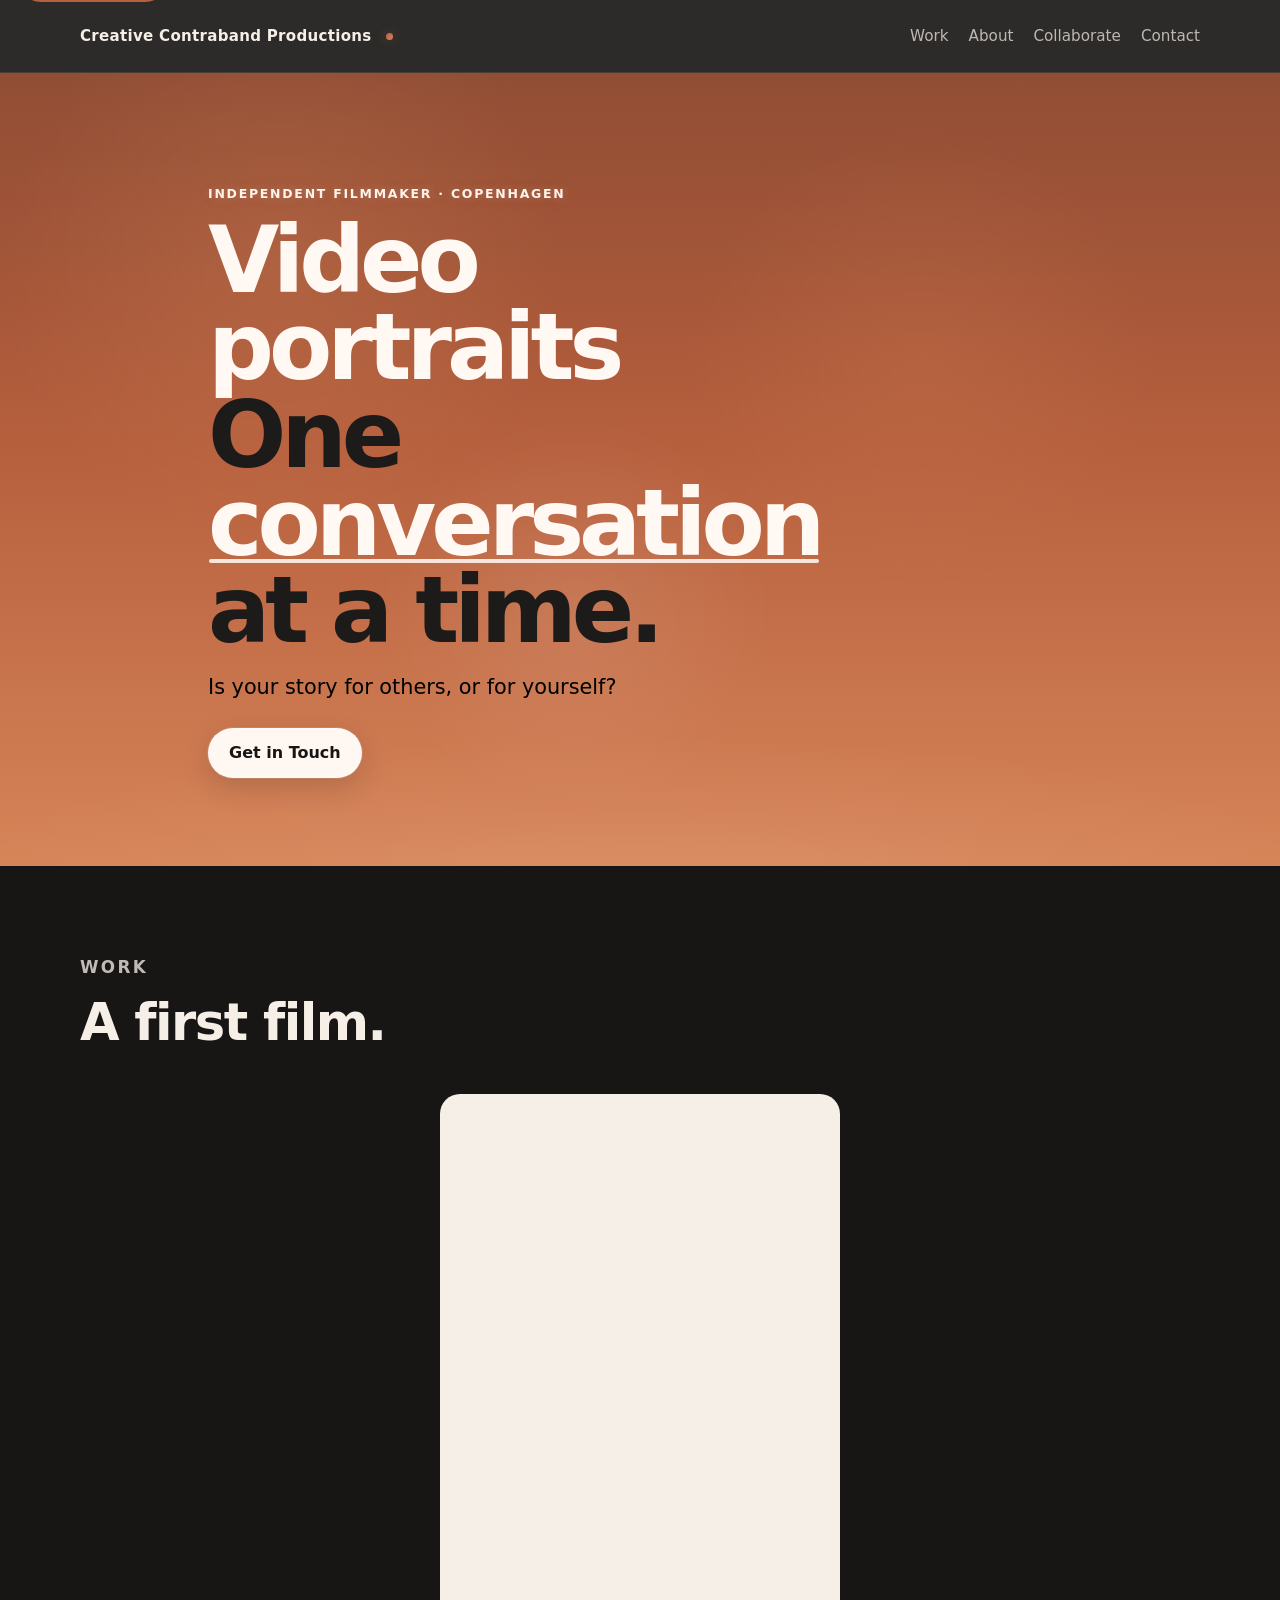
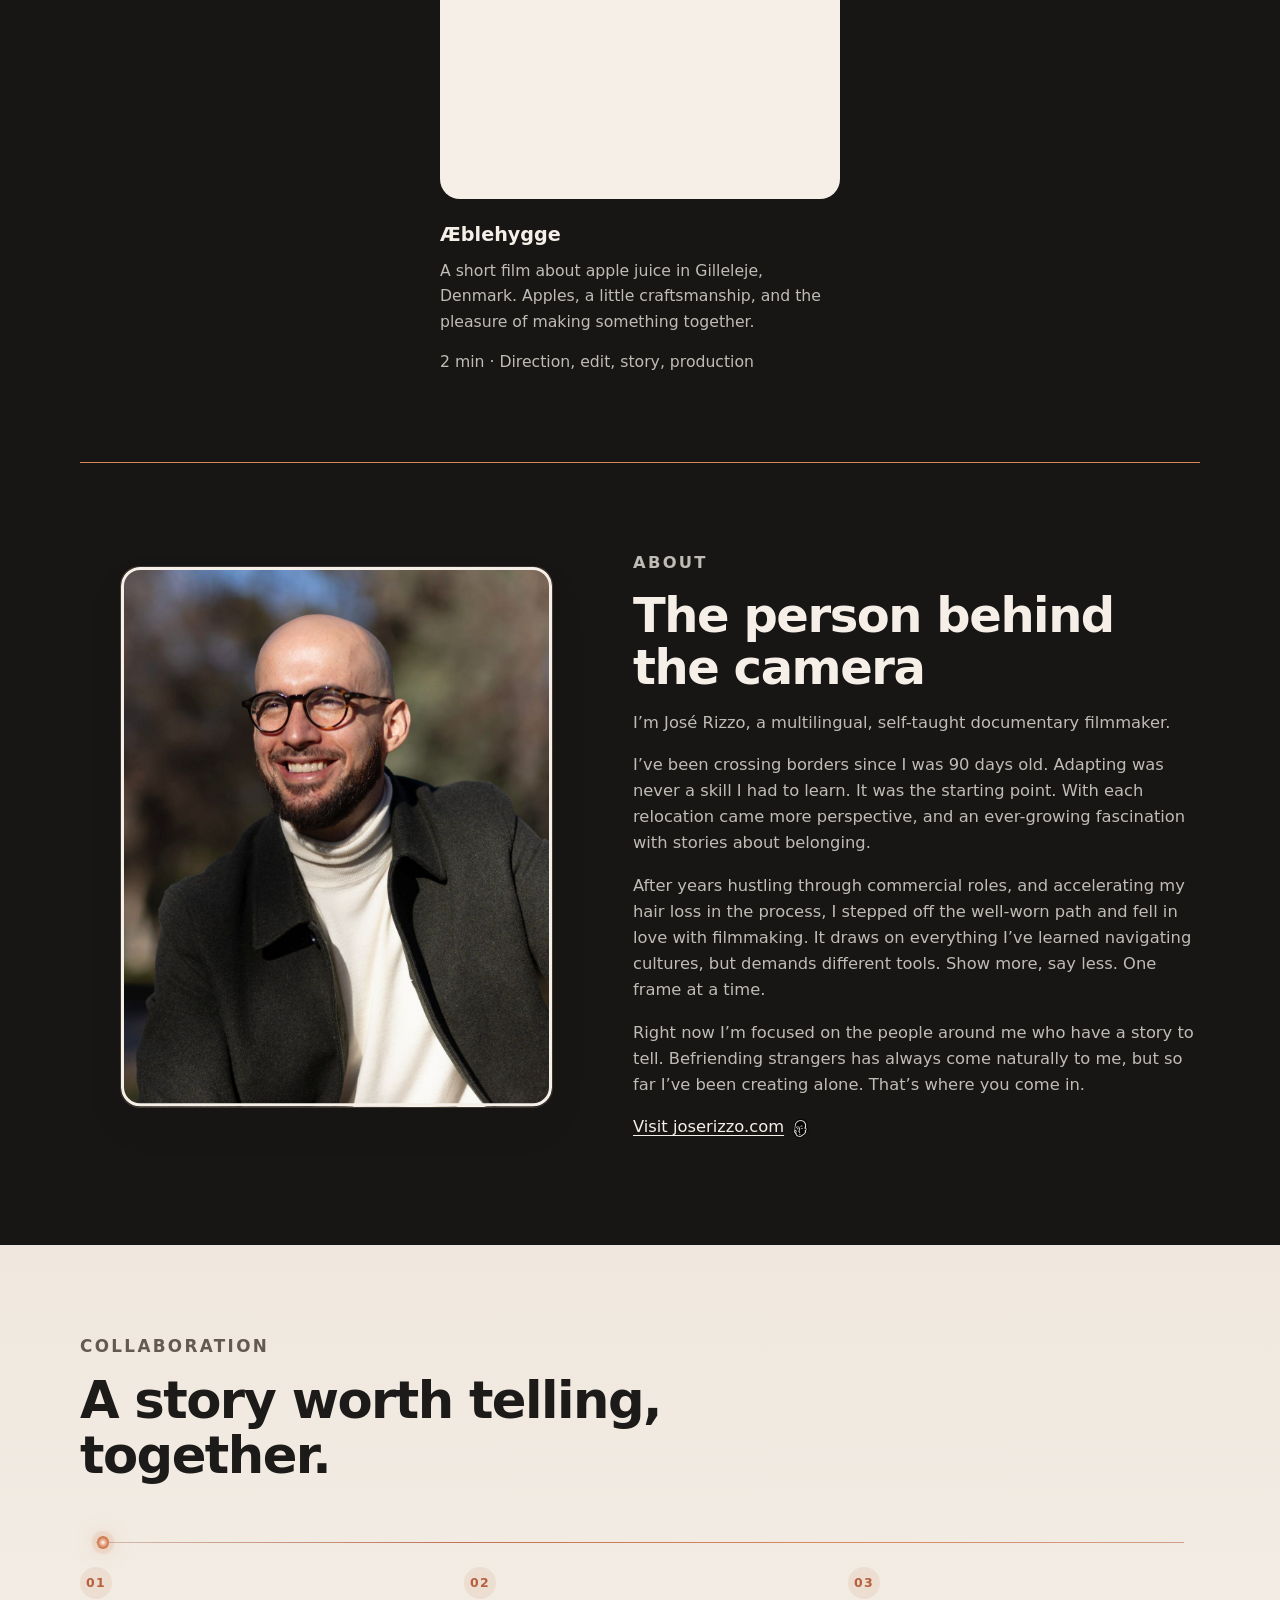
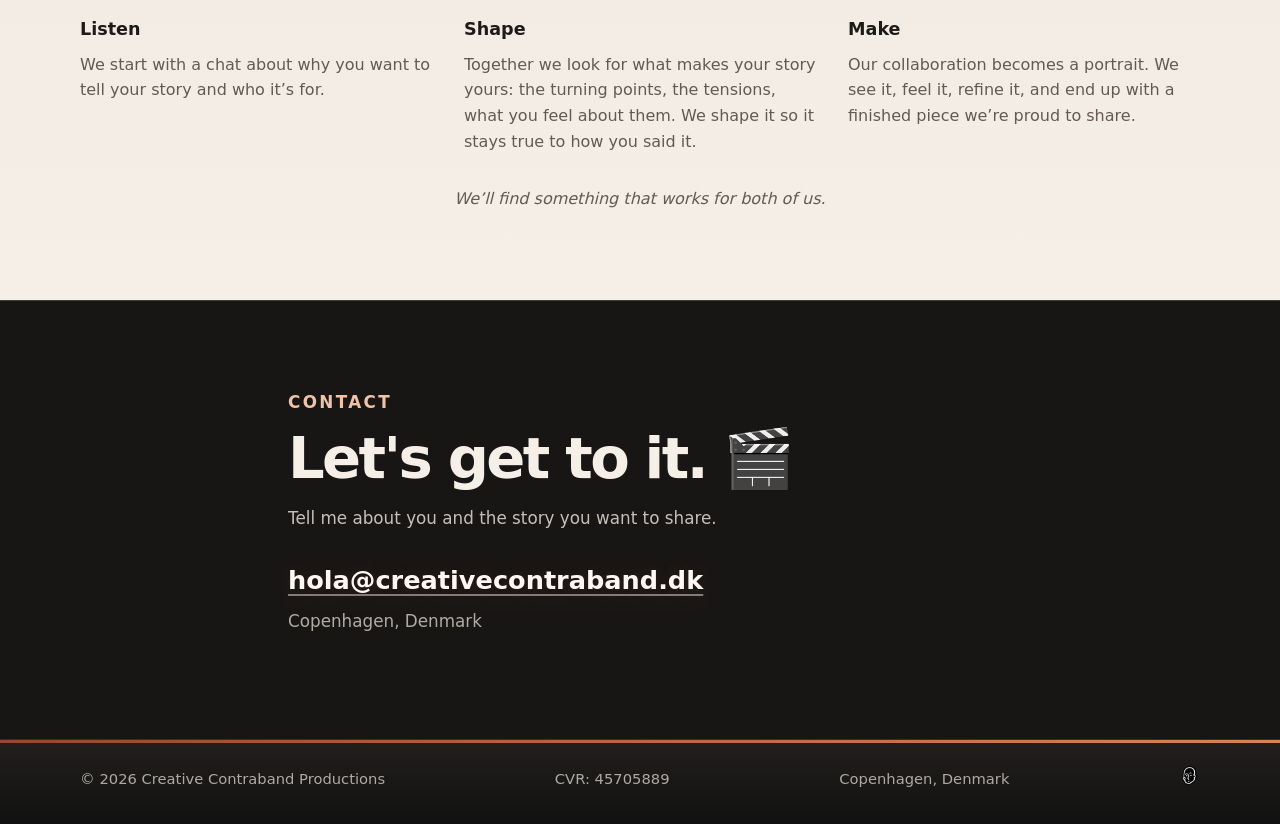
==== commit ea4a37dc: "Refine About and streamline collaboration" ====
--- a/index.html
+++ b/index.html
@@ -48,8 +48,8 @@
       <nav id="site-nav" class="site-nav" aria-label="Primary navigation">
         <ul>
           <li><a href="#work">Work</a></li>
+          <li><a href="#about">About</a></li>
           <li><a href="#collaborate">Collaborate</a></li>
-          <li><a href="#about">About</a></li>
           <li><a href="#contact">Contact</a></li>
         </ul>
       </nav>
@@ -237,38 +237,6 @@
     </section>
 
     <!-- =======================================================
-         SERVICES
-         Main service offers / commercial positioning
-         ======================================================= -->
-    <section id="collaborate" class="section section-light">
-      <div class="container">
-        <div class="section-heading">
-          <p class="section-label">COLLABORATE</p>
-          <h2>Two ways to start.</h2>
-        </div>
-
-        <div class="services-grid">
-          <article class="service-card">
-            <h3>Produce a portrait</h3>
-            <p>
-              A filmed conversation that shows who you are and what matters to you. I come to you with the cameras and lights, or we find a space that suits. We shape it together, and you receive a short documentary portrait to keep and share as you please.
-            </p>
-            <p class="service-secondary">
-              Portraits can be a birthday gift, lessons for the people who come after you, a message to your future self, a video CV, or simply a way to find out how it feels to be interviewed in front of a camera.
-            </p>
-          </article>
-
-          <article class="service-card">
-            <h3>Commission a story</h3>
-            <p>
-              For individuals and organizations who want to tell a story through film. We start with a conversation: why it matters, how best to say it, who it's for, and what they should feel.
-            </p>
-          </article>
-        </div>
-      </div>
-    </section>
-
-    <!-- =======================================================
          ABOUT
          Personal / studio credibility section
          ======================================================= -->
@@ -289,16 +257,16 @@
           <p class="section-label">ABOUT</p>
           <h2>The person behind the camera</h2>
           <p>
-            I’m José Rizzo, an independent, self-taught filmmaker based in Copenhagen.
+            I’m José Rizzo, a multilingual, self-taught documentary filmmaker.
           </p>
           <p>
-            I’ve been crossing borders since I was 90 days old. Adapting was never a skill I had to learn. It was the starting point. With each relocation came more perspective, and an ever-growing fascination with what connects us across cultures.
+            I’ve been crossing borders since I was 90 days old. Adapting was never a skill I had to learn. It was the starting point. With each relocation came more perspective, and an ever-growing fascination with stories about belonging.
           </p>
           <p>
-            After years hustling through commercial roles across industries, and accelerating my hair loss in the process, I chose to pursue filmmaking. It draws on everything I learned about communicating in business, but asks for different tools: showing more, saying less. One frame at a time.
+            After years hustling through commercial roles, and accelerating my hair loss in the process, I stepped off the well-worn path and fell in love with filmmaking. It draws on everything I’ve learned navigating cultures, but demands different tools. Show more, say less. One frame at a time.
           </p>
           <p>
-            Befriending strangers has always come naturally to me. It’s been my way of tending my roots while in motion. Interviewing connects me to that enduring feeling of belonging, not to a place but to a culture. A culture nurtured by curiosity, people and sharing stories. It keeps me young, receding hairline and all.
+            Right now I’m focused on the people around me who have a story to tell. Befriending strangers has always come naturally to me, but so far I’ve been creating alone. That’s where you come in.
           </p>
 
           <p class="about-visit">
@@ -314,7 +282,7 @@
     <!-- =======================================================
          COLLABORATION
          ======================================================= -->
-    <section id="process" class="section section-light">
+    <section id="collaborate" class="section section-light">
       <div class="container">
         <div class="section-heading">
           <p class="section-label">Collaboration</p>
@@ -348,13 +316,6 @@
         </div>
 
         <p class="process-note"><em>We’ll find something that works for both of us.</em></p>
-
-        <div class="process-closing">
-          <h3>Measuring impact.</h3>
-          <p>
-            For businesses and organisations who want to trace their story's digital wake, a quality film is only part of the picture. We also agree on what success looks like, who we want to reach, and how we'll assess whether the story has landed.
-          </p>
-        </div>
       </div>
     </section>
 
@@ -366,7 +327,7 @@
       <div class="container contact-inner">
         <p class="section-label">Contact</p>
         <h2>Let's get to it. 🎬</h2>
-        <p>Lights are standing by. Camera is ready.</p>
+        <p>Tell me about you and the story you want to share.</p>
 
         <a class="contact-email" href="mailto:hola@creativecontraband.dk">
           hola@creativecontraband.dk
--- a/style.css
+++ b/style.css
@@ -564,42 +564,24 @@
 }
 
 /* =========================================================
-   09. SERVICES SECTION
-   Simple stacked service descriptions with restrained borders
-   ========================================================= */
-
-.services-grid {
-  display: block;
-  border-top: 1px solid var(--line);
-}
-
-.service-card {
-  max-width: 46rem;
-  padding: 1.45rem 0 1.6rem;
-  border-bottom: 1px solid var(--line);
-  background: transparent;
-}
-
-.service-card h3 {
-  margin-bottom: 0.55rem;
-  font-size: 1.22rem;
-  letter-spacing: -0.01em;
-}
-
-.service-card p {
-  margin-bottom: 0;
-  color: var(--muted);
-}
-
-.service-card .service-secondary {
-  margin-top: 0.85rem;
-  font-size: 0.95rem;
-}
-
-/* =========================================================
    10. ABOUT SECTION
    About grid, portrait placeholder, and copy styling
    ========================================================= */
+
+#work + #about {
+  position: relative;
+}
+
+#work + #about::before {
+  content: "";
+  position: absolute;
+  top: 0;
+  inset-inline: 0;
+  width: min(calc(100% - 2rem), var(--max-width));
+  height: 1px;
+  margin-inline: auto;
+  background: var(--accent-2);
+}
 
 .about-grid {
   display: grid;
@@ -672,6 +654,10 @@
   font-size: 1.02rem;
 }
 
+.about-copy > p:not([class]) {
+  text-wrap: pretty;
+}
+
 .about-copy a {
   color: #f5efe7;
   font-weight: 650;
@@ -700,7 +686,7 @@
    4-step layout, line motif, and moving spark accent
    ========================================================= */
 
-#process {
+#collaborate {
   background: linear-gradient(180deg, var(--surface-2) 0%, var(--bg) 100%);
 }
 
@@ -761,14 +747,12 @@
   letter-spacing: 0.1em;
 }
 
-.process-step h3,
-.process-closing h3 {
+.process-step h3 {
   margin-bottom: 0.55rem;
   font-size: 1.1rem;
 }
 
-.process-step p,
-.process-closing p {
+.process-step p {
   margin-bottom: 0;
   color: var(--muted);
 }
@@ -776,14 +760,6 @@
 .process-note {
   margin: 2rem 0 0;
   color: var(--muted);
-  text-align: center;
-}
-
-.process-closing {
-  max-width: 36rem;
-  margin: 2rem auto 0;
-  padding-top: 1.5rem;
-  border-top: 1px solid var(--line);
   text-align: center;
 }
 
@@ -811,6 +787,10 @@
 .contact-inner p {
   color: rgba(245, 239, 231, 0.78);
   font-size: 1.05rem;
+}
+
+.contact-inner h2 + p {
+  text-wrap: balance;
 }
 
 .contact-email {
@@ -1025,7 +1005,7 @@
       -50% center / 24% 100% no-repeat;
     mix-blend-mode: screen;
     pointer-events: none;
-    animation: contact-email-sweep 850ms ease-in-out;
+    animation: contact-email-sweep 3.5s ease-in-out;
   }
 }
 
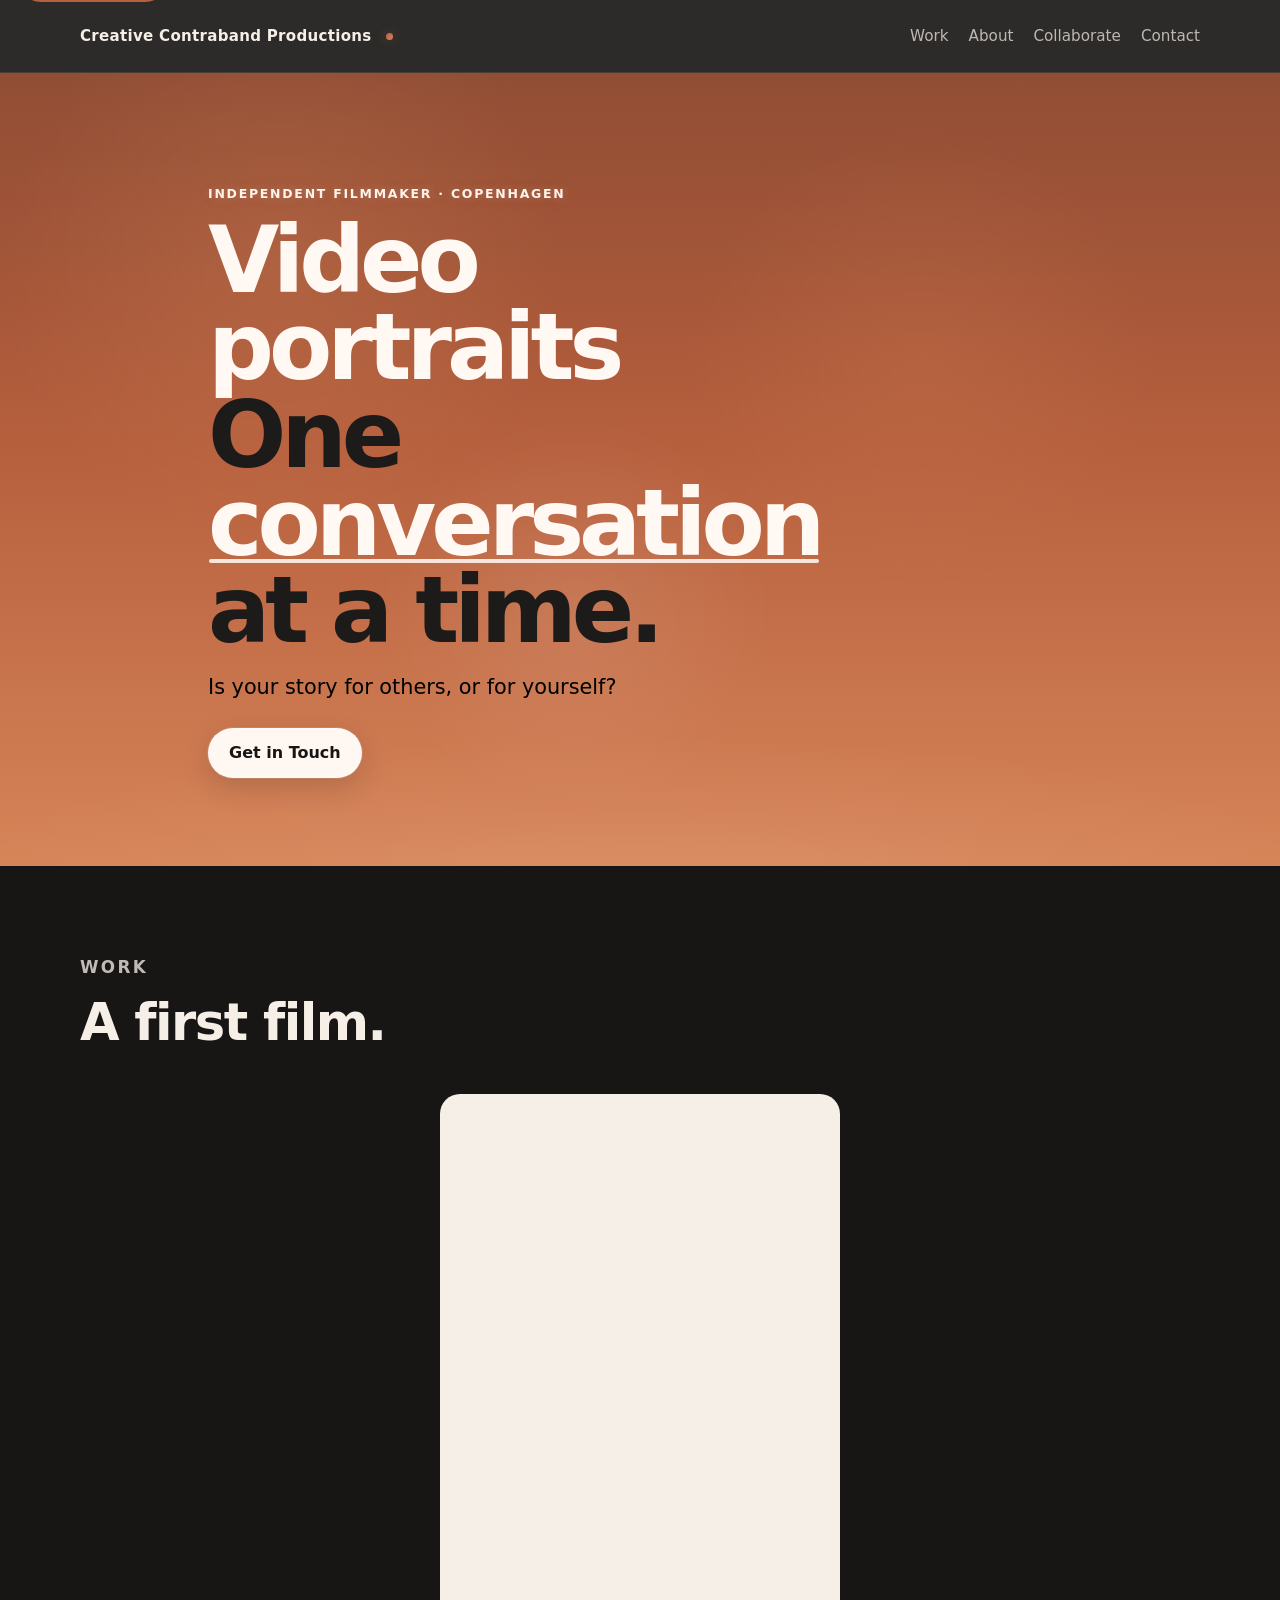
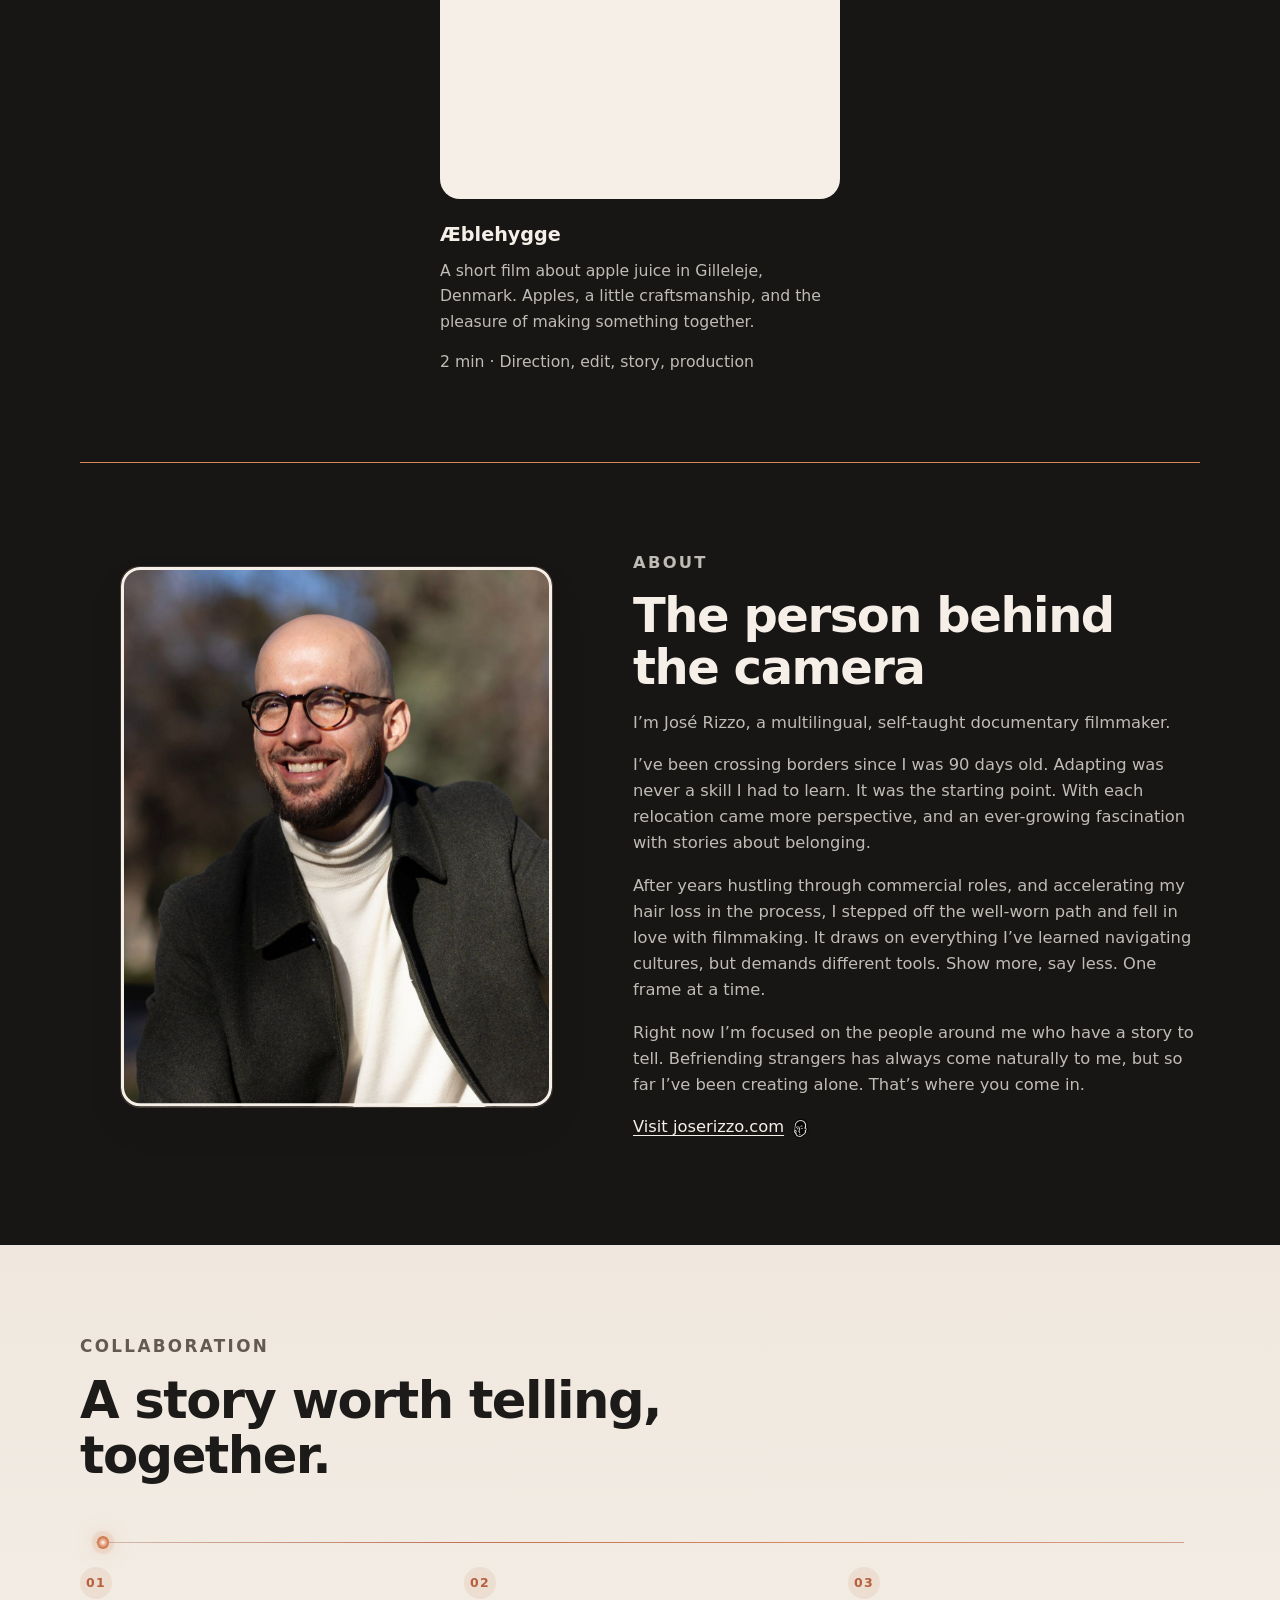
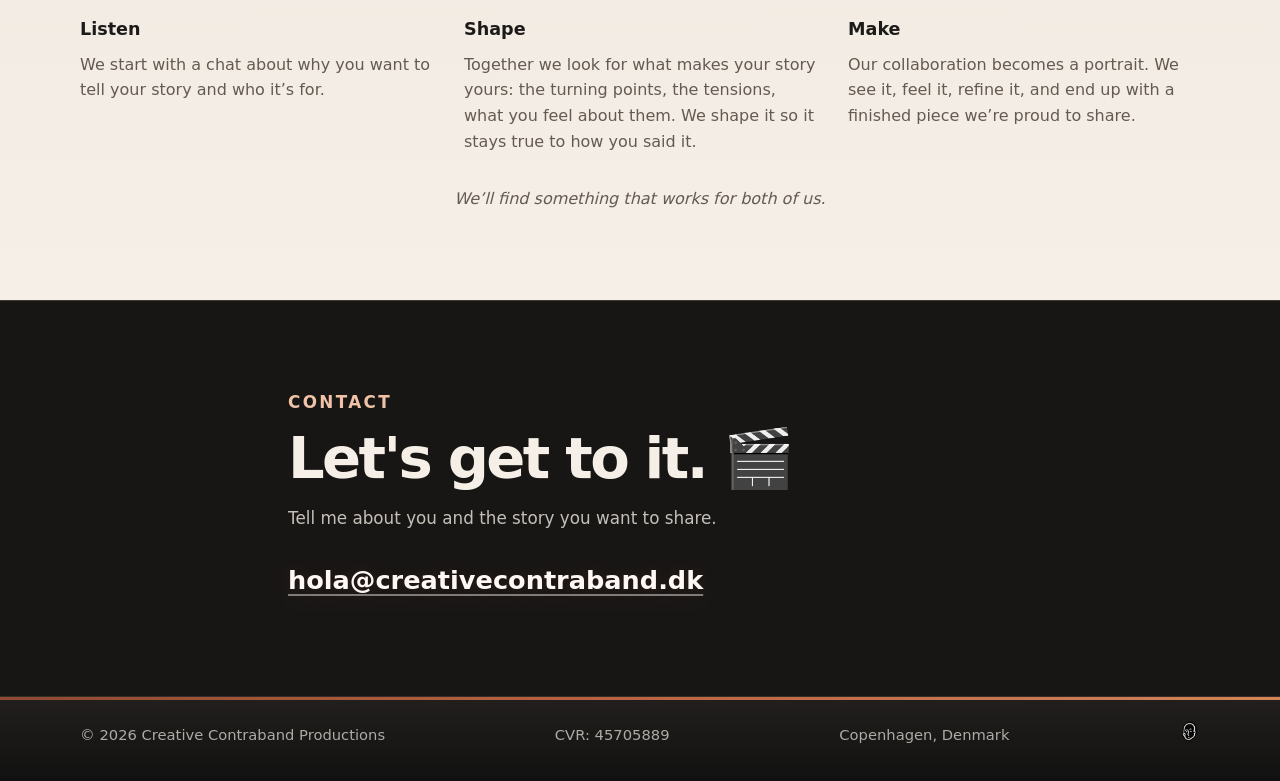
==== commit 02c49de2: "Wait for visible hero and simplify Contact" ====
--- a/index.html
+++ b/index.html
@@ -84,7 +84,7 @@
     </section>
 
     <script>
-      (() => {
+      const startHeroReveal = () => {
         const motion = window.matchMedia('(prefers-reduced-motion: no-preference)');
         if (!motion.matches || !Element.prototype.animate) return;
 
@@ -139,8 +139,23 @@
           svg.remove();
           letter.style.removeProperty('opacity');
           hero.removeEventListener('focusin', finishImmediately);
-          window.removeEventListener('resize', finishImmediately);
+          window.removeEventListener('resize', checkHeroGeometry);
           motion.removeEventListener?.('change', finishImmediately);
+        }
+
+        function heroGeometry() {
+          const bounds = heading.getBoundingClientRect();
+          return [period, letter].flatMap(element => {
+            const rect = element.getBoundingClientRect();
+            return [rect.left - bounds.left, rect.top - bounds.top, rect.width, rect.height];
+          });
+        }
+
+        let initialGeometry;
+        function checkHeroGeometry() {
+          if (heroGeometry().some((value, index) => Math.abs(value - initialGeometry[index]) > 0.5)) {
+            finishImmediately();
+          }
         }
 
         try {
@@ -177,7 +192,8 @@
           }
 
           hero.addEventListener('focusin', finishImmediately);
-          window.addEventListener('resize', finishImmediately);
+          initialGeometry = heroGeometry();
+          window.addEventListener('resize', checkHeroGeometry);
           motion.addEventListener?.('change', finishImmediately);
           fallback = setTimeout(finishImmediately, 1800);
           const started = performance.now();
@@ -198,7 +214,23 @@
         } catch {
           finishImmediately();
         }
-      })();
+      };
+
+      function startHeroWhenVisible() {
+        if (document.visibilityState !== 'visible') return;
+
+        document.removeEventListener('visibilitychange', startHeroWhenVisible);
+        requestAnimationFrame(() => {
+          if (document.visibilityState === 'visible') {
+            startHeroReveal();
+          } else {
+            document.addEventListener('visibilitychange', startHeroWhenVisible);
+          }
+        });
+      }
+
+      document.addEventListener('visibilitychange', startHeroWhenVisible);
+      startHeroWhenVisible();
     </script>
 
     <!-- =======================================================
@@ -332,8 +364,6 @@
         <a class="contact-email" href="mailto:hola@creativecontraband.dk">
           hola@creativecontraband.dk
         </a>
-
-        <p class="contact-location">Copenhagen, Denmark</p>
       </div>
     </section>
   </main>
--- a/style.css
+++ b/style.css
@@ -815,10 +815,6 @@
   text-decoration-color: currentColor;
 }
 
-.contact-location {
-  opacity: 0.88;
-}
-
 /* =========================================================
    13. FOOTER
    Closing strip, subtle top accent, and quiet outbound link
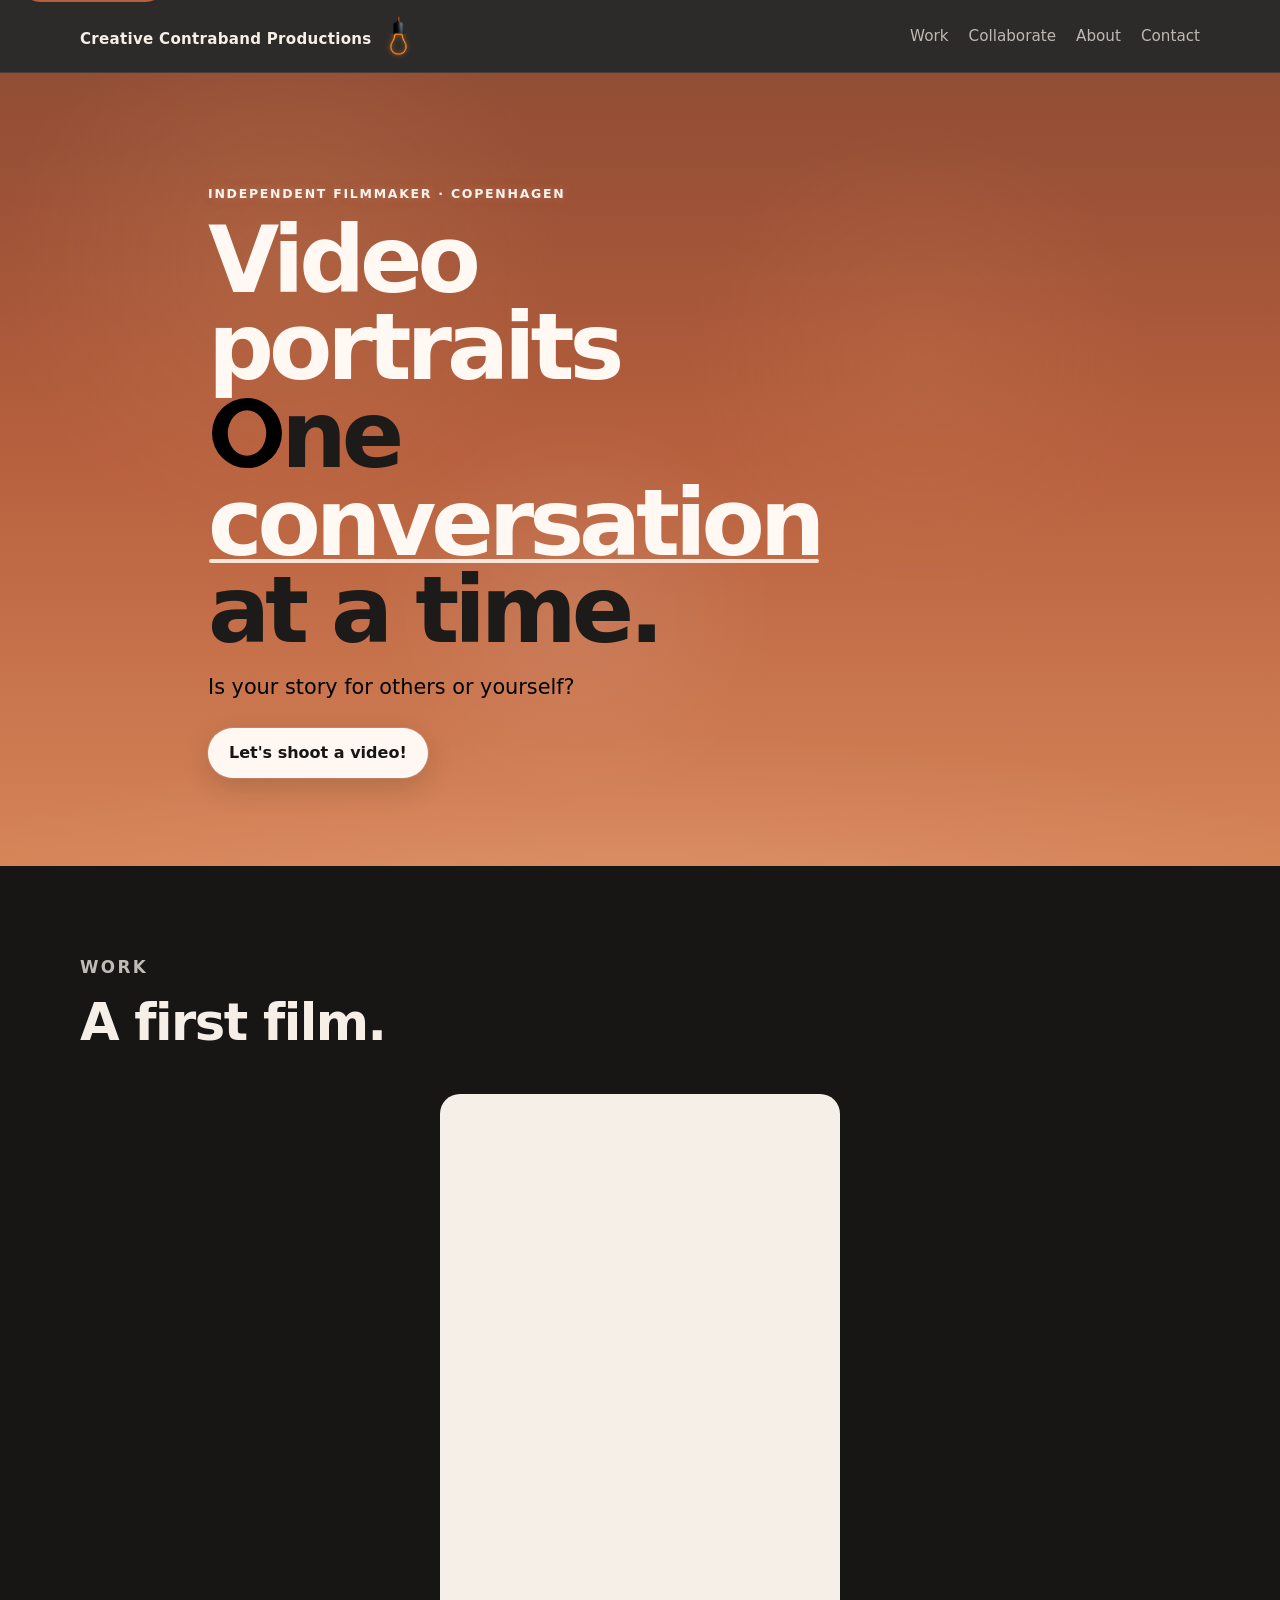
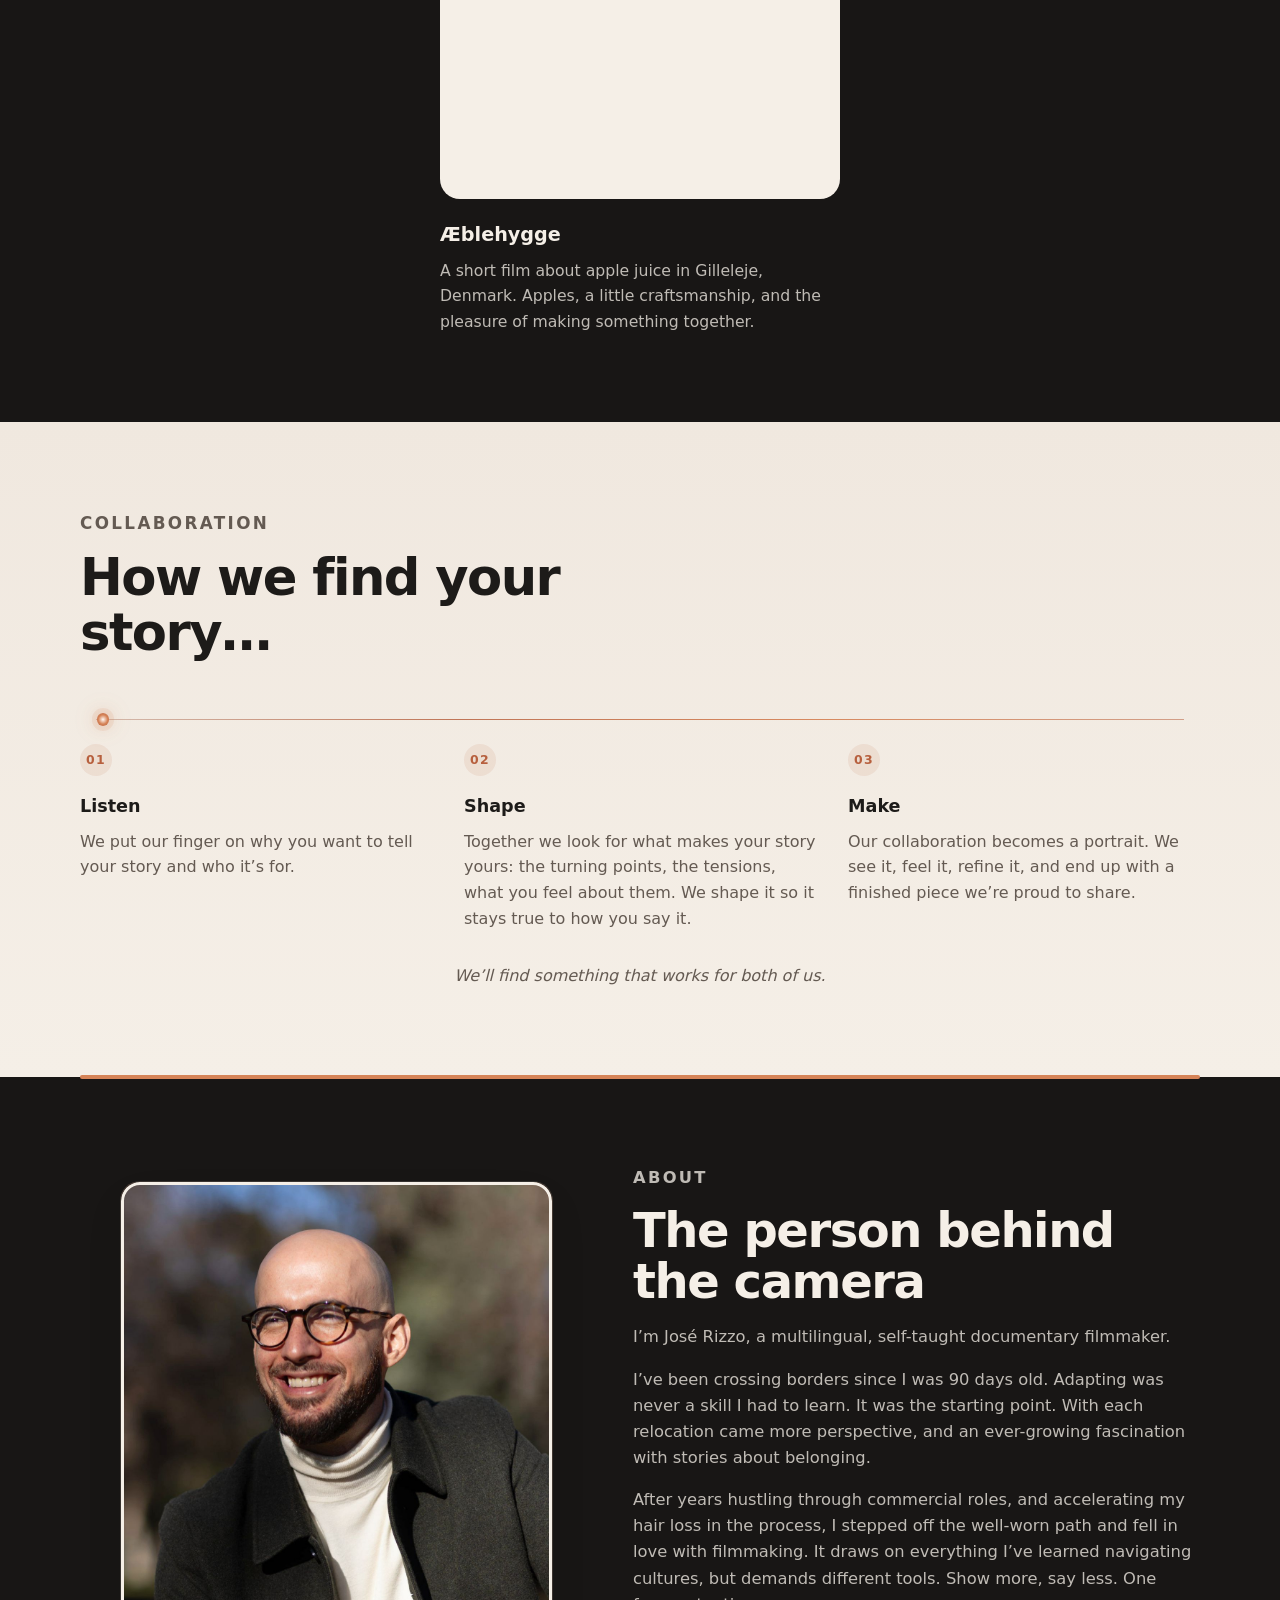
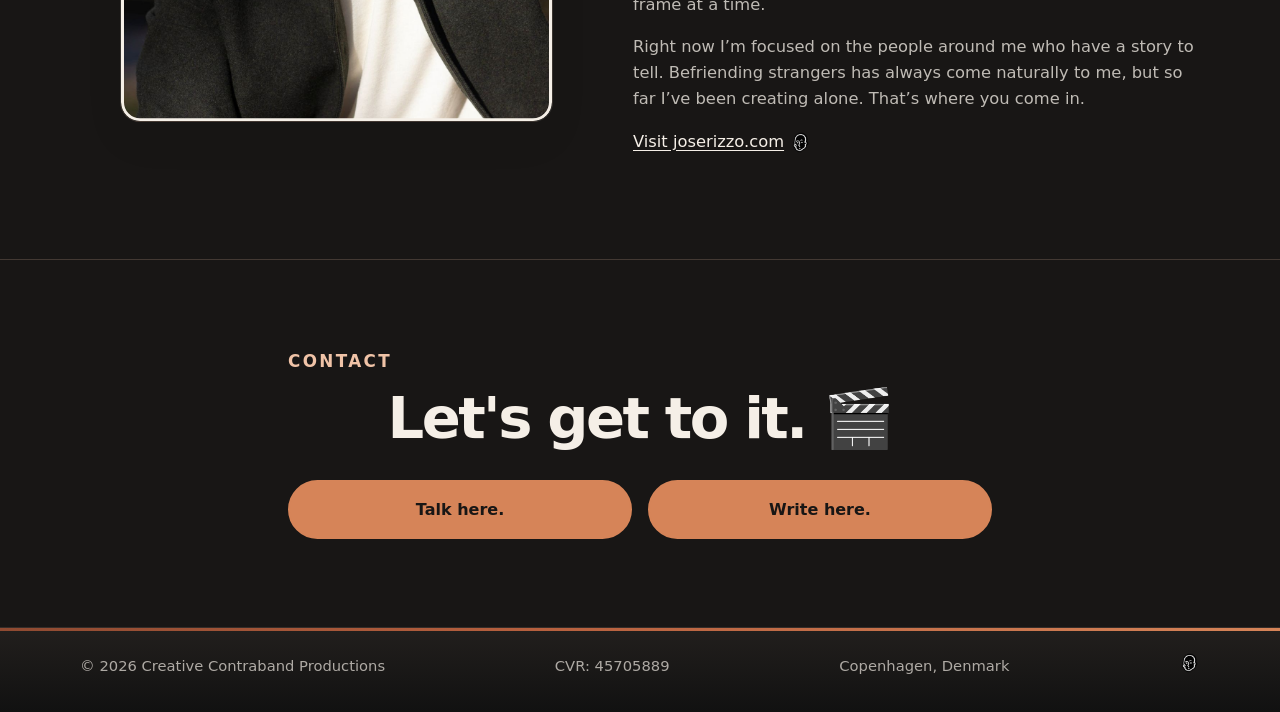
==== commit ac2057a1: "Improve homepage flow and guided contact experience Move Collaboration after Work, update navigation" ====
--- a/index.html
+++ b/index.html
@@ -32,6 +32,9 @@
       <a class="wordmark" href="#top" aria-label="Creative Contraband Productions">
         <span class="wordmark-full">Creative Contraband Productions</span>
         <span class="wordmark-short" aria-hidden="true">CCP</span>
+        <span class="wordmark-bulb-wrap" aria-hidden="true">
+          <img class="wordmark-bulb" src="images/header-bulb-photo.png" alt="" width="29" height="40">
+        </span>
       </a>
 
       <!-- Mobile navigation disclosure -->
@@ -48,8 +51,8 @@
       <nav id="site-nav" class="site-nav" aria-label="Primary navigation">
         <ul>
           <li><a href="#work">Work</a></li>
+          <li><a href="#collaborate">Collaborate</a></li>
           <li><a href="#about">About</a></li>
-          <li><a href="#collaborate">Collaborate</a></li>
           <li><a href="#contact">Contact</a></li>
         </ul>
       </nav>
@@ -75,10 +78,10 @@
           <span class="hero-title-rest"><span class="hero-title-pair"><span class="hero-o">O</span>ne <span class="hero-title-emphasis">conversation</span></span><br class="hero-mobile-break"> at a time.</span>
         </h1>
 
-        <p class="hero-question">Is your story for others, or for yourself?</p>
+        <p class="hero-question">Is your story for others or yourself?</p>
 
         <div class="hero-actions">
-          <a href="#contact" class="button button-primary">Get in Touch</a>
+          <a href="#contact" class="button button-primary">Let's shoot a video!</a>
         </div>
       </div>
     </section>
@@ -261,10 +264,49 @@
                 a little craftsmanship, and the pleasure of making something
                 together.
               </p>
-              <p class="work-role">2 min · Direction, edit, story, production</p>
             </div>
           </article>
         </div>
+      </div>
+    </section>
+
+    <!-- =======================================================
+         COLLABORATION
+         ======================================================= -->
+    <section id="collaborate" class="section section-light">
+      <div class="container">
+        <div class="section-heading">
+          <p class="section-label">Collaboration</p>
+          <h2>How we find your story…</h2>
+        </div>
+
+        <div class="process-grid">
+          <article class="process-step">
+            <span class="step-number">01</span>
+            <h3>Listen</h3>
+            <p>
+              We put our finger on why you want to tell your story and who it’s for.
+            </p>
+          </article>
+
+          <article class="process-step">
+            <span class="step-number">02</span>
+            <h3>Shape</h3>
+            <p>
+              Together we look for what makes your story yours: the turning points, the tensions, what you feel about them. We shape it so it stays true to how you say it.
+            </p>
+          </article>
+
+          <article class="process-step">
+            <span class="step-number">03</span>
+            <h3>Make</h3>
+            <p>
+              Our collaboration becomes a portrait. We see it, feel it, refine it, and end up with a finished piece we’re proud to share.
+            </p>
+          </article>
+        </div>
+
+        <p class="process-note"><em>We’ll find something that works for both of us.</em></p>
       </div>
     </section>
 
@@ -312,46 +354,6 @@
     </section>
 
     <!-- =======================================================
-         COLLABORATION
-         ======================================================= -->
-    <section id="collaborate" class="section section-light">
-      <div class="container">
-        <div class="section-heading">
-          <p class="section-label">Collaboration</p>
-          <h2>A story worth telling, together.</h2>
-        </div>
-
-        <div class="process-grid">
-          <article class="process-step">
-            <span class="step-number">01</span>
-            <h3>Listen</h3>
-            <p>
-              We start with a chat about why you want to tell your story and who it’s for.
-            </p>
-          </article>
-
-          <article class="process-step">
-            <span class="step-number">02</span>
-            <h3>Shape</h3>
-            <p>
-              Together we look for what makes your story yours: the turning points, the tensions, what you feel about them. We shape it so it stays true to how you said it.
-            </p>
-          </article>
-
-          <article class="process-step">
-            <span class="step-number">03</span>
-            <h3>Make</h3>
-            <p>
-              Our collaboration becomes a portrait. We see it, feel it, refine it, and end up with a finished piece we’re proud to share.
-            </p>
-          </article>
-        </div>
-
-        <p class="process-note"><em>We’ll find something that works for both of us.</em></p>
-      </div>
-    </section>
-
-    <!-- =======================================================
          CONTACT
          Final CTA and business email
          ======================================================= -->
@@ -359,11 +361,43 @@
       <div class="container contact-inner">
         <p class="section-label">Contact</p>
         <h2>Let's get to it. 🎬</h2>
-        <p>Tell me about you and the story you want to share.</p>
-
-        <a class="contact-email" href="mailto:hola@creativecontraband.dk">
-          hola@creativecontraband.dk
-        </a>
+
+        <div class="contact-options" aria-label="Choose how to get in touch" hidden>
+          <button id="contact-talk-toggle" class="contact-option" type="button" aria-expanded="false" aria-controls="contact-talk">Talk here.</button>
+          <button id="contact-write-toggle" class="contact-option" type="button" aria-expanded="false" aria-controls="contact-write">Write here.</button>
+        </div>
+
+        <div id="contact-talk" class="contact-panel" role="region" aria-labelledby="contact-talk-toggle">
+          <p>Choose a time for a chat below.</p>
+          <a class="button button-primary contact-booking" href="https://calendar.google.com/calendar/appointments/schedules/AcZssZ14uOKZP02dYfNo-RGJYXC32vaM91geDB4Coi_tm9E56FnlzObP31XhBFVy95n5rd5JcV_yjJmO?gv=true" target="_blank" rel="noopener noreferrer" aria-label="Schedule a call (opens in a new tab)">Schedule a call</a>
+        </div>
+
+        <div id="contact-write" class="contact-panel" role="region" aria-labelledby="contact-write-toggle">
+        <!-- Submission uses JavaScript for inline feedback. No action is set:
+             without JavaScript the disabled button and email fallback below remain available. -->
+        <form class="contact-form" data-endpoint="https://formspree.io/f/mdegkbnj" aria-describedby="contact-reassurance contact-privacy">
+          <fieldset>
+            <legend>I'm reaching out because...</legend>
+            <label class="contact-choice"><input type="radio" name="reason" value="Video portrait" required data-placeholder="A little about yourself, and what makes you curious about being filmed..."> <span>I'd like to be part of a video portrait.</span></label>
+            <label class="contact-choice"><input type="radio" name="reason" value="Project or collaboration" required data-placeholder="What are you working on, and what would you like the film to achieve?"> <span>I have a project or collaboration in mind.</span></label>
+            <label class="contact-choice"><input type="radio" name="reason" value="General conversation" required data-placeholder="What's on your mind?"> <span>I just want to start a conversation.</span></label>
+          </fieldset>
+          <label for="contact-name">Name (required)</label>
+          <input id="contact-name" name="name" autocomplete="name" maxlength="200" required>
+          <label for="contact-address">Email (required)</label>
+          <input id="contact-address" name="email" type="email" autocomplete="email" maxlength="254" required>
+          <label for="contact-message">Message (required)</label>
+          <textarea id="contact-message" name="message" rows="6" maxlength="10000" placeholder="What's on your mind?" aria-describedby="contact-sensitive" required></textarea>
+          <div hidden aria-hidden="true"><label>Leave this empty<input name="_gotcha" tabindex="-1" autocomplete="off"></label></div>
+          <p id="contact-reassurance">No need for a polished pitch here, just enough to get the conversation started. We can decide how to best proceed based on where you're based and your needs.</p>
+          <p id="contact-sensitive" class="contact-small">Please be mindful of sensitive personal information in this initial message. The information you share with me will be processed through Formspree™.</p>
+          <p id="contact-privacy" class="contact-small"><a href="privacy.html">You can read the enquiry privacy policy here.</a></p>
+          <button class="button button-primary" type="submit" disabled>Send message</button>
+          <p class="contact-status" role="status" aria-live="polite" aria-atomic="true">The form is unavailable. Please enable JavaScript or use the email contact on the privacy-policy page.</p>
+          <noscript><p>Please enable JavaScript to use this form, or email <a href="mailto:hola@creativecontraband.dk">hola@creativecontraband.dk</a>.</p></noscript>
+        </form>
+
+        </div>
       </div>
     </section>
   </main>
@@ -390,6 +424,7 @@
       </p>
     </div>
   </footer>
+  <script src="contact.js"></script>
   <script>
     const header = document.querySelector('.site-header');
     const menuButton = header.querySelector('.nav-toggle');
--- a/style.css
+++ b/style.css
@@ -217,17 +217,38 @@
   letter-spacing: 0.02em;
 }
 
-.wordmark::after {
+.wordmark-full {
+  position: relative;
+  top: 3px;
+}
+
+.wordmark-bulb-wrap {
+  position: relative;
+  display: inline-block;
+  width: calc(40px * 137 / 192);
+  height: 40px;
+  margin-left: 0.45rem;
+  vertical-align: middle;
+  isolation: isolate;
+}
+
+.wordmark-bulb-wrap::before {
   content: "";
-  display: inline-block;
-  width: 0.45rem;
-  height: 0.45rem;
-  margin-left: 0.55rem;
-  border-radius: 999px;
-  background: linear-gradient(135deg, var(--accent), var(--accent-2));
-  box-shadow: 0 0 12px rgba(214, 132, 88, 0.24);
-  animation: brandPulse 2.8s ease-in-out infinite;
-  vertical-align: middle;
+  position: absolute;
+  inset: 0;
+  background: url("images/header-bulb-photo.png") center / contain no-repeat;
+  filter: blur(2px) drop-shadow(0 0 2px rgba(214, 132, 88, 0.65));
+  opacity: 0.5;
+  clip-path: inset(43% -6px -6px);
+  pointer-events: none;
+  z-index: -1;
+}
+
+.wordmark-bulb {
+  display: block;
+  width: 100%;
+  height: 100%;
+  object-fit: contain;
 }
 
 .wordmark-short,
@@ -553,13 +574,12 @@
   font-size: 1.2rem;
 }
 
-.work-description,
-.work-role {
+.work-description {
   color: rgba(245, 239, 231, 0.76);
   font-size: 0.98rem;
 }
 
-.work-role {
+.work-description {
   margin-bottom: 0;
 }
 
@@ -568,19 +588,22 @@
    About grid, portrait placeholder, and copy styling
    ========================================================= */
 
-#work + #about {
-  position: relative;
-}
-
-#work + #about::before {
+/* The accent sits on the shared Collaboration/About boundary. */
+#collaborate + #about {
+  position: relative;
+}
+
+#collaborate + #about::before {
   content: "";
   position: absolute;
-  top: 0;
+  top: -2px;
   inset-inline: 0;
-  width: min(calc(100% - 2rem), var(--max-width));
-  height: 1px;
+  width: min(calc(100% - 48px), var(--max-width));
+  height: 4px;
   margin-inline: auto;
+  border-radius: 999px;
   background: var(--accent-2);
+  pointer-events: none;
 }
 
 .about-grid {
@@ -1187,4 +1210,98 @@
   .hero-actions .button {
     width: 100%;
   }
-}+}
+/* Guided contact form — inherits the existing contact palette and typography. */
+.contact-form { display: grid; gap: 0.65rem; margin-top: 2rem; }
+.contact-form fieldset { min-width: 0; margin: 0 0 0.75rem; padding: 0; border: 0; }
+.contact-form legend { margin-bottom: 0.75rem; font-weight: 650; }
+.contact-choice { display: flex; align-items: start; gap: 0.7rem; padding: 0.7rem 0; cursor: pointer; }
+.contact-choice input { flex: 0 0 auto; margin-top: 0.35rem; width: 1.15rem; height: 1.15rem; accent-color: var(--accent-3); }
+.contact-form > input, .contact-form textarea {
+  width: 100%; min-width: 0; padding: 0.8rem 1rem; border: 1px solid rgba(245,239,231,0.5);
+  border-radius: 0.65rem; background: var(--charcoal-2); color: #f5efe7;
+}
+.contact-form textarea { resize: vertical; min-height: 9rem; }
+.contact-form textarea::placeholder { color: rgba(245,239,231,0.7); opacity: 1; }
+.contact-form :is(input, textarea, button):focus-visible, .contact-privacy-policy summary:focus-visible {
+  outline: 2px solid var(--accent-3); outline-offset: 3px;
+}
+.contact-form .contact-small, .contact-privacy-policy p { font-size: 0.92rem; }
+.contact-form p { margin: 0.4rem 0; }
+.contact-form a, .contact-privacy-policy a { text-decoration: underline; text-underline-offset: 0.18em; }
+.contact-form button { justify-self: start; margin-top: 0.5rem; cursor: pointer; }
+.contact-form button:disabled { cursor: not-allowed; opacity: 0.65; transform: none; }
+.contact-form button::after { animation: none; }
+.contact-status { min-height: 1.7em; }
+.contact-status[data-state="error"] { border-left: 3px solid var(--accent-3); padding-left: 0.75rem; }
+.contact-privacy-policy { margin-top: 1.5rem; overflow-wrap: anywhere; scroll-margin-top: 6rem; }
+.contact-privacy-policy summary { cursor: pointer; color: #f5efe7; }
+.contact-privacy-policy p { margin-top: 1rem; }
+
+/* Equal contact routes, with native buttons and persistent form state. */
+.contact-options:not([hidden]) {
+  display: grid;
+  grid-template-columns: repeat(2, minmax(0, 1fr));
+  gap: 1rem;
+  margin-top: 2rem;
+}
+.contact-option {
+  min-height: 3.5rem;
+  padding: 0.9rem 1.25rem;
+  border: 2px solid var(--accent-2);
+  border-radius: 999px;
+  background: var(--accent-2);
+  color: var(--charcoal);
+  font-weight: 700;
+  cursor: pointer;
+}
+.contact-option:hover { background: var(--hero-rust-soft); }
+.contact-option[aria-expanded="true"] {
+  box-shadow: inset 0 0 0 2px var(--charcoal), 0 0 0 1px var(--accent-2);
+}
+.contact-option:focus-visible {
+  outline: 2px solid var(--accent-3);
+  outline-offset: 4px;
+}
+.contact-panel { margin-top: 2rem; }
+.contact-panel[hidden] { display: none; }
+.contact-panel .contact-form { margin-top: 0; }
+.contact-booking { text-decoration: none; }
+.contact-booking::after { animation: none; }
+@media (max-width: 480px) {
+  .contact-options:not([hidden]) { grid-template-columns: 1fr; gap: 0.75rem; }
+}
+
+.privacy-page { background: var(--charcoal); }
+.privacy-copy { max-width: 48rem; overflow-wrap: anywhere; }
+.privacy-copy > a { display: inline-block; margin-bottom: 2rem; }
+.privacy-copy a { text-decoration: underline; text-underline-offset: 0.18em; }
+.privacy-copy h1 { font-size: clamp(2rem, 5vw, 3rem); line-height: 1.1; }
+.privacy-copy p { color: rgba(245, 239, 231, 0.78); }
+.privacy-copy .section-label { color: var(--accent-3); }
+
+/* Centre the contact invitation; retain the section label and panel alignment. */
+.contact-inner > h2 {
+  display: block;
+  text-align: center;
+}
+.contact-options { text-align: center; }
+
+@media (max-width: 720px) {
+  .wordmark-short {
+    position: relative;
+    top: 9px;
+    font-size: 1.25em;
+  }
+}
+
+@media (prefers-reduced-motion: no-preference) {
+  .wordmark-bulb-wrap::before {
+    animation: bulb-glow-breathe 3s ease-in-out infinite;
+  }
+}
+
+@keyframes bulb-glow-breathe {
+  0%, 100% { opacity: 0.05; }
+  50% { opacity: 0.8; }
+}
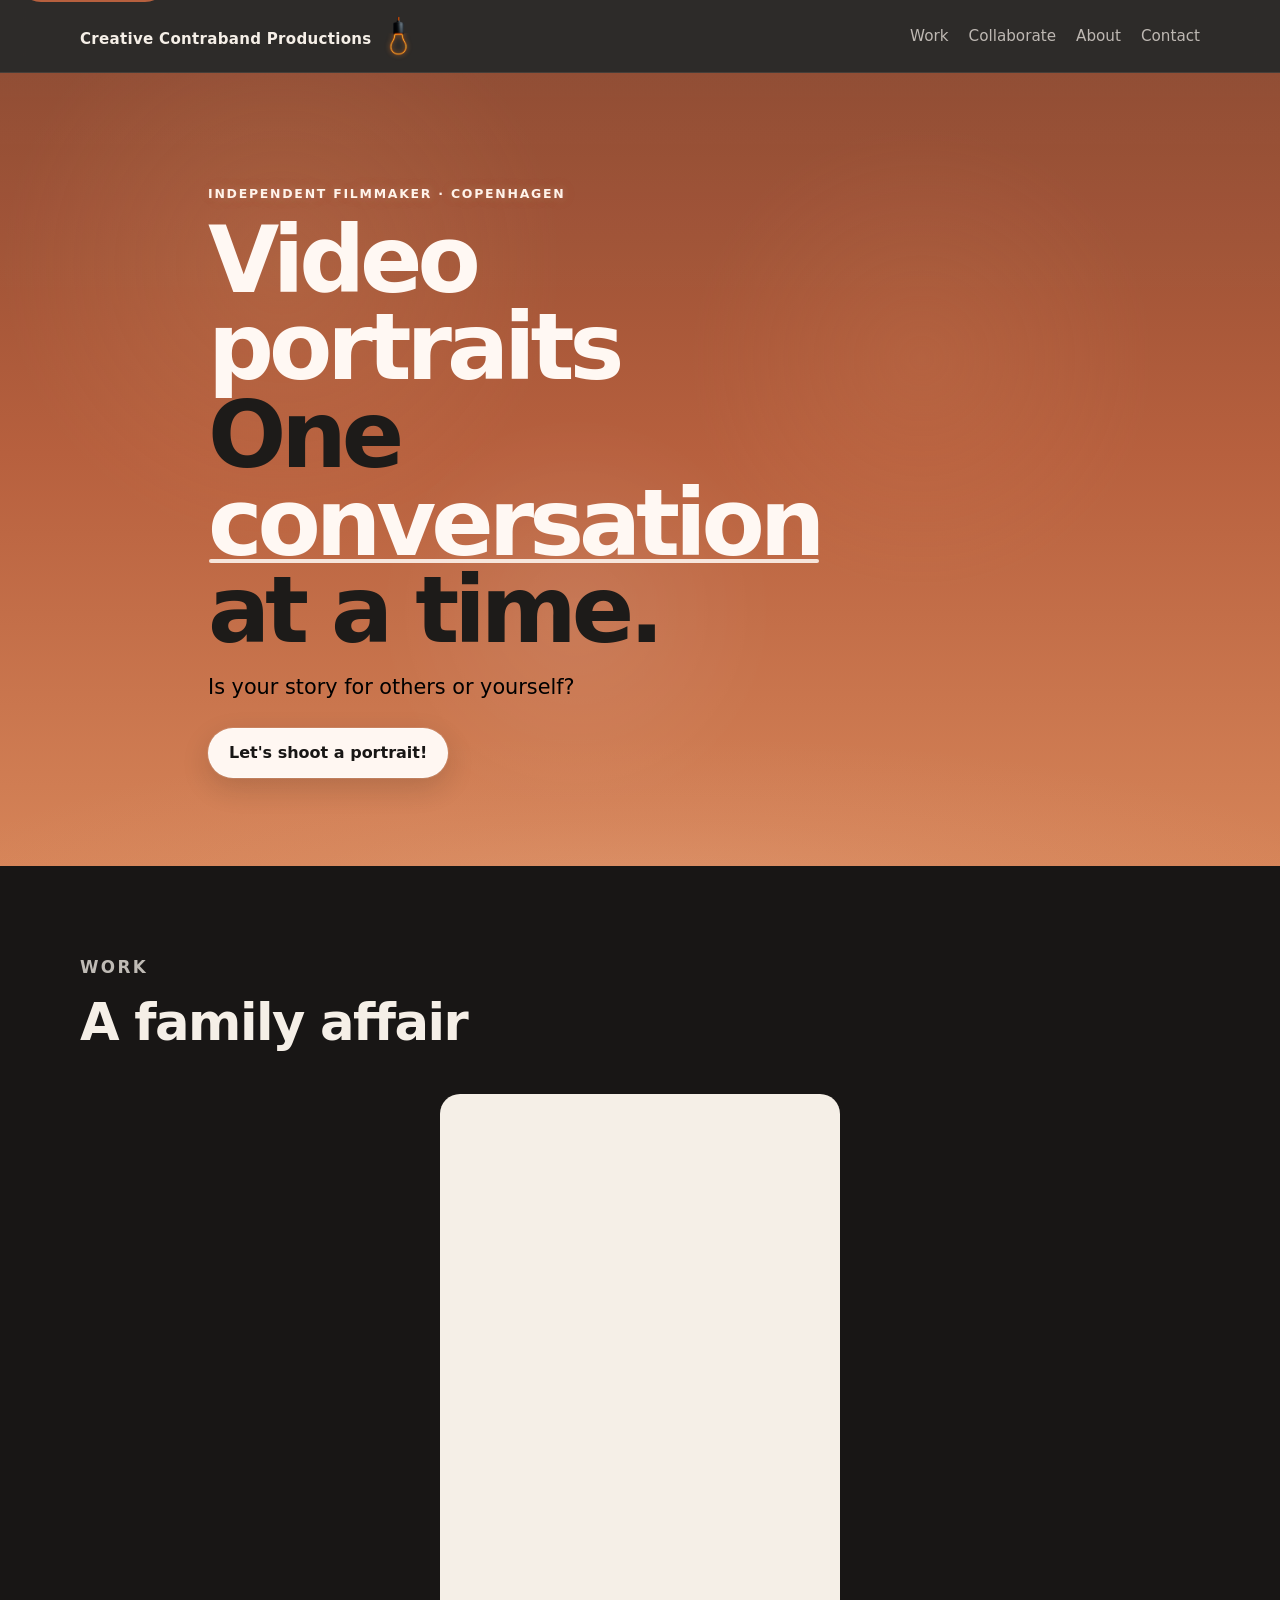
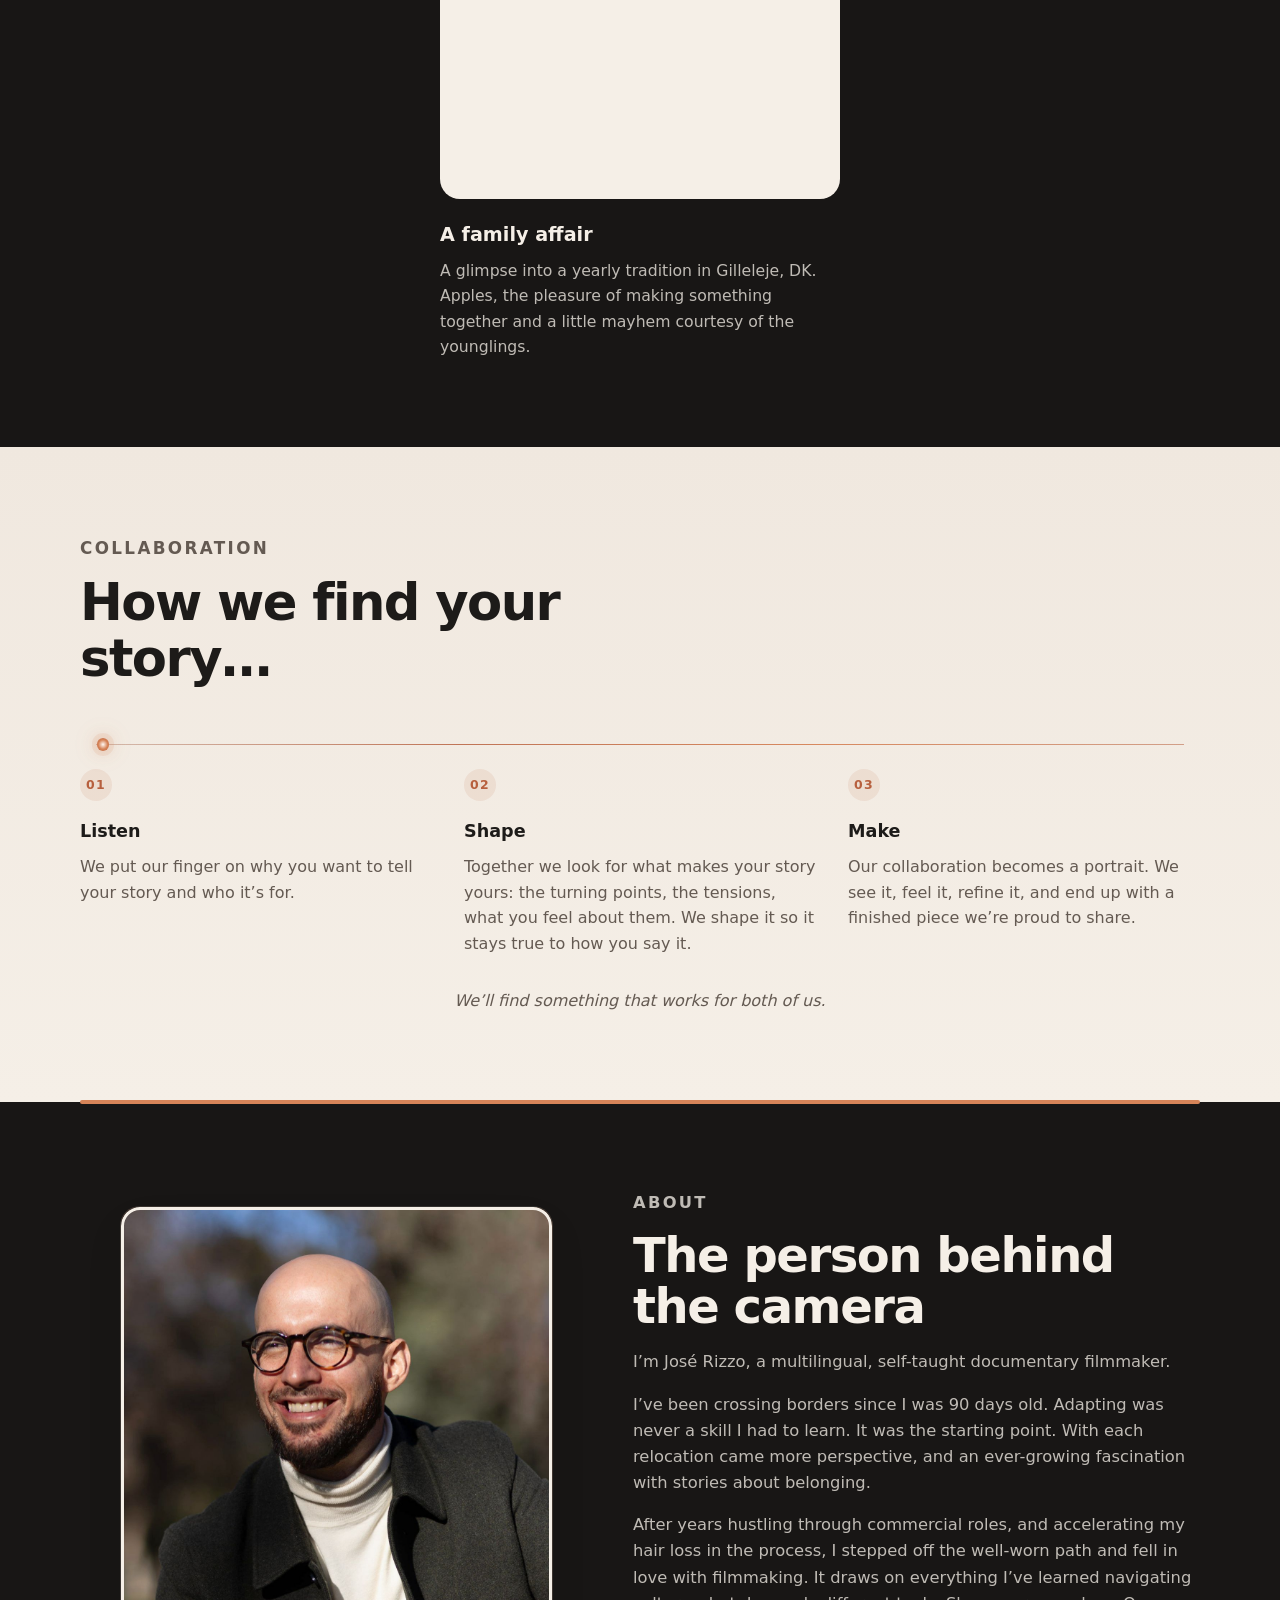
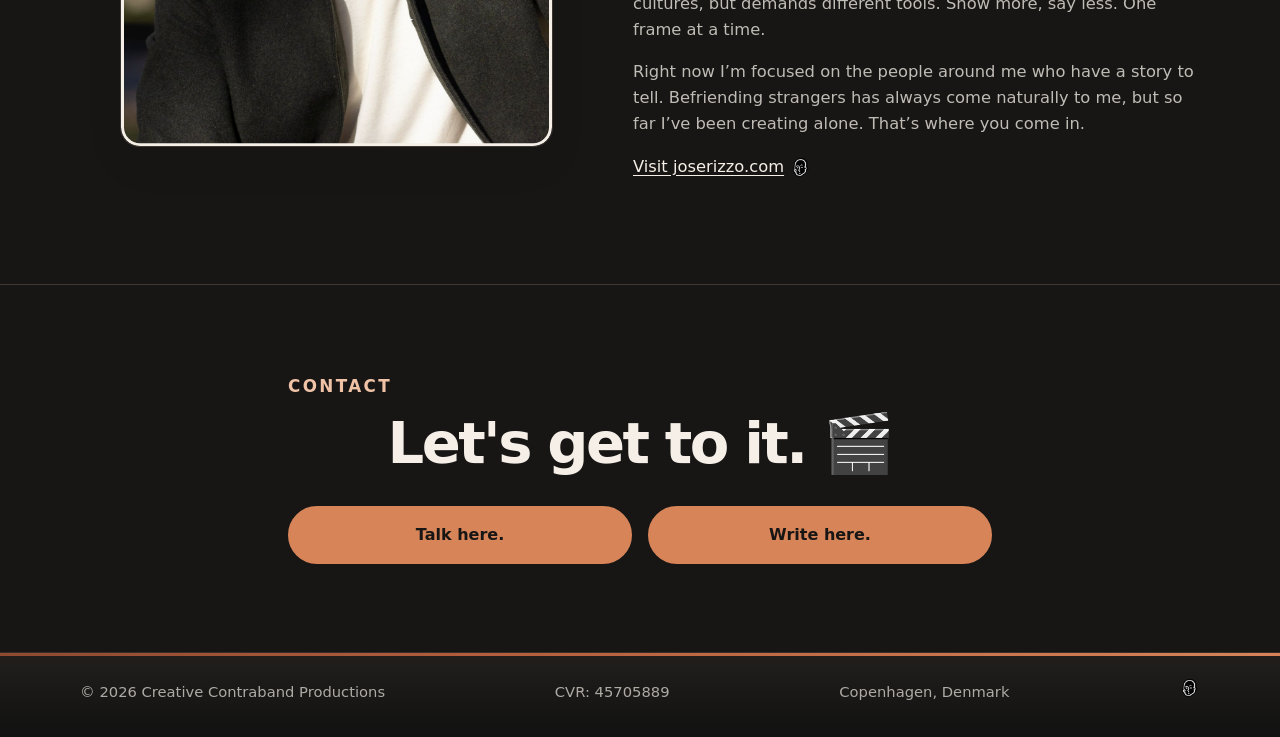
==== commit f210cf06: "Update hero and A family affair copy" ====
--- a/index.html
+++ b/index.html
@@ -81,7 +81,7 @@
         <p class="hero-question">Is your story for others or yourself?</p>
 
         <div class="hero-actions">
-          <a href="#contact" class="button button-primary">Let's shoot a video!</a>
+          <a href="#contact" class="button button-primary">Let's shoot a portrait!</a>
         </div>
       </div>
     </section>
@@ -244,7 +244,7 @@
       <div class="container">
         <div class="section-heading">
           <p class="section-label">WORK</p>
-          <h2>A first film.</h2>
+          <h2>A family affair</h2>
         </div>
 
         <div class="work-grid">
@@ -258,11 +258,9 @@
               ></iframe>
             </div>
             <div class="work-copy">
-              <h3>Æblehygge</h3>
+              <h3>A family affair</h3>
               <p class="work-description">
-                A short film about apple juice in Gilleleje, Denmark. Apples,
-                a little craftsmanship, and the pleasure of making something
-                together.
+                A glimpse into a yearly tradition in Gilleleje, DK. Apples, the pleasure of making something together and a little mayhem courtesy of the younglings.
               </p>
             </div>
           </article>
